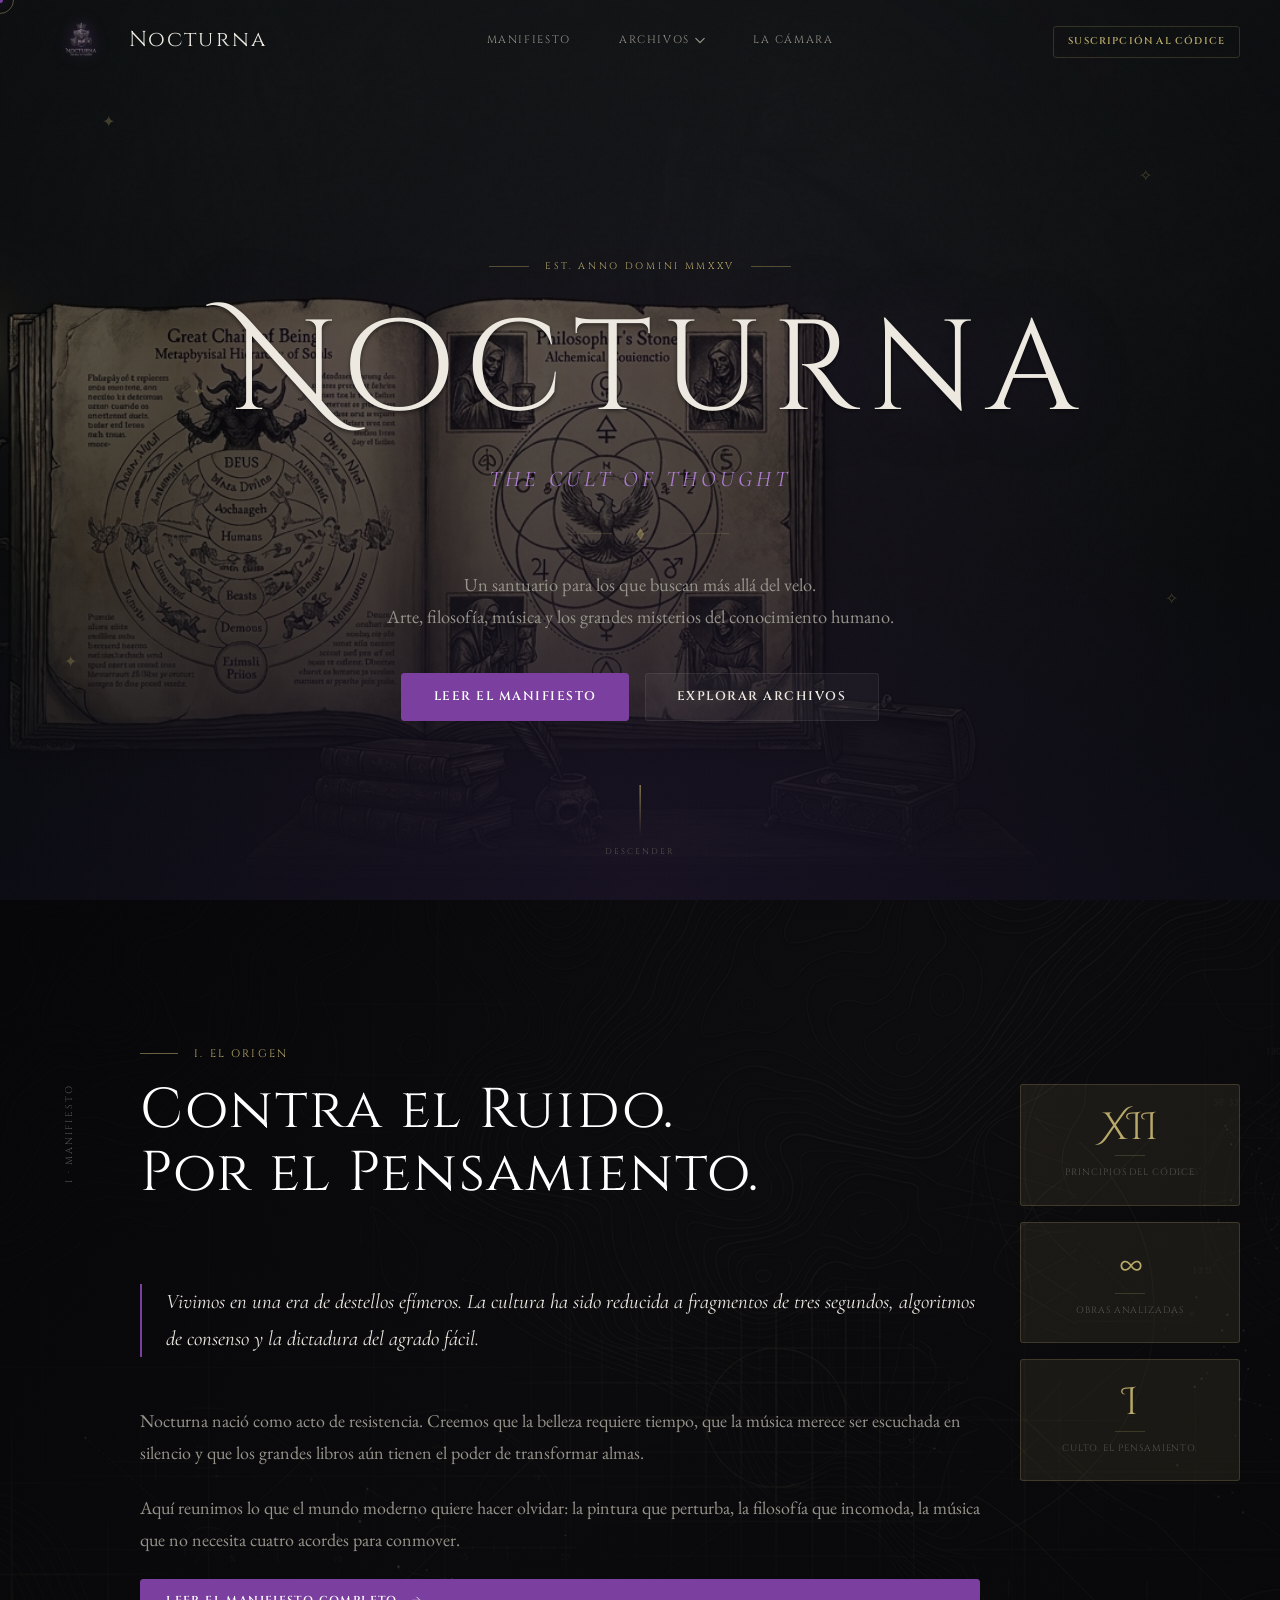
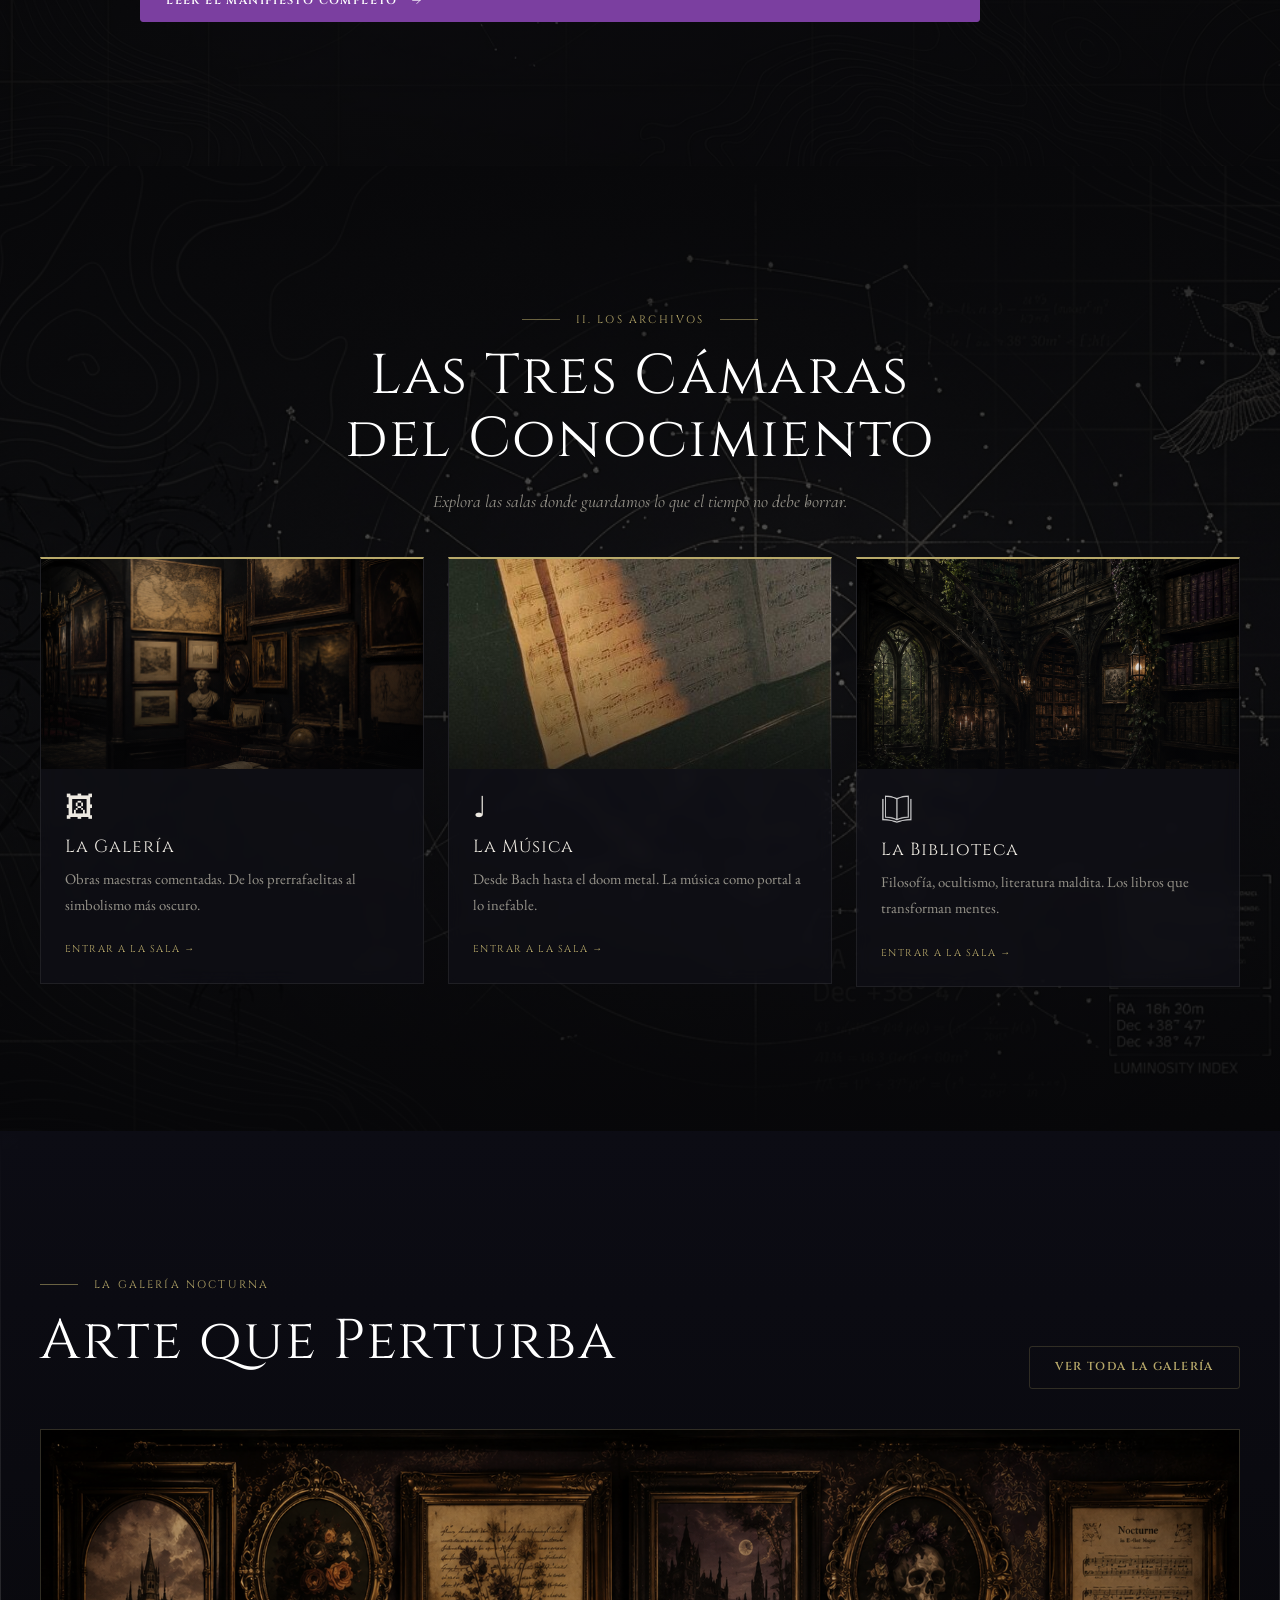
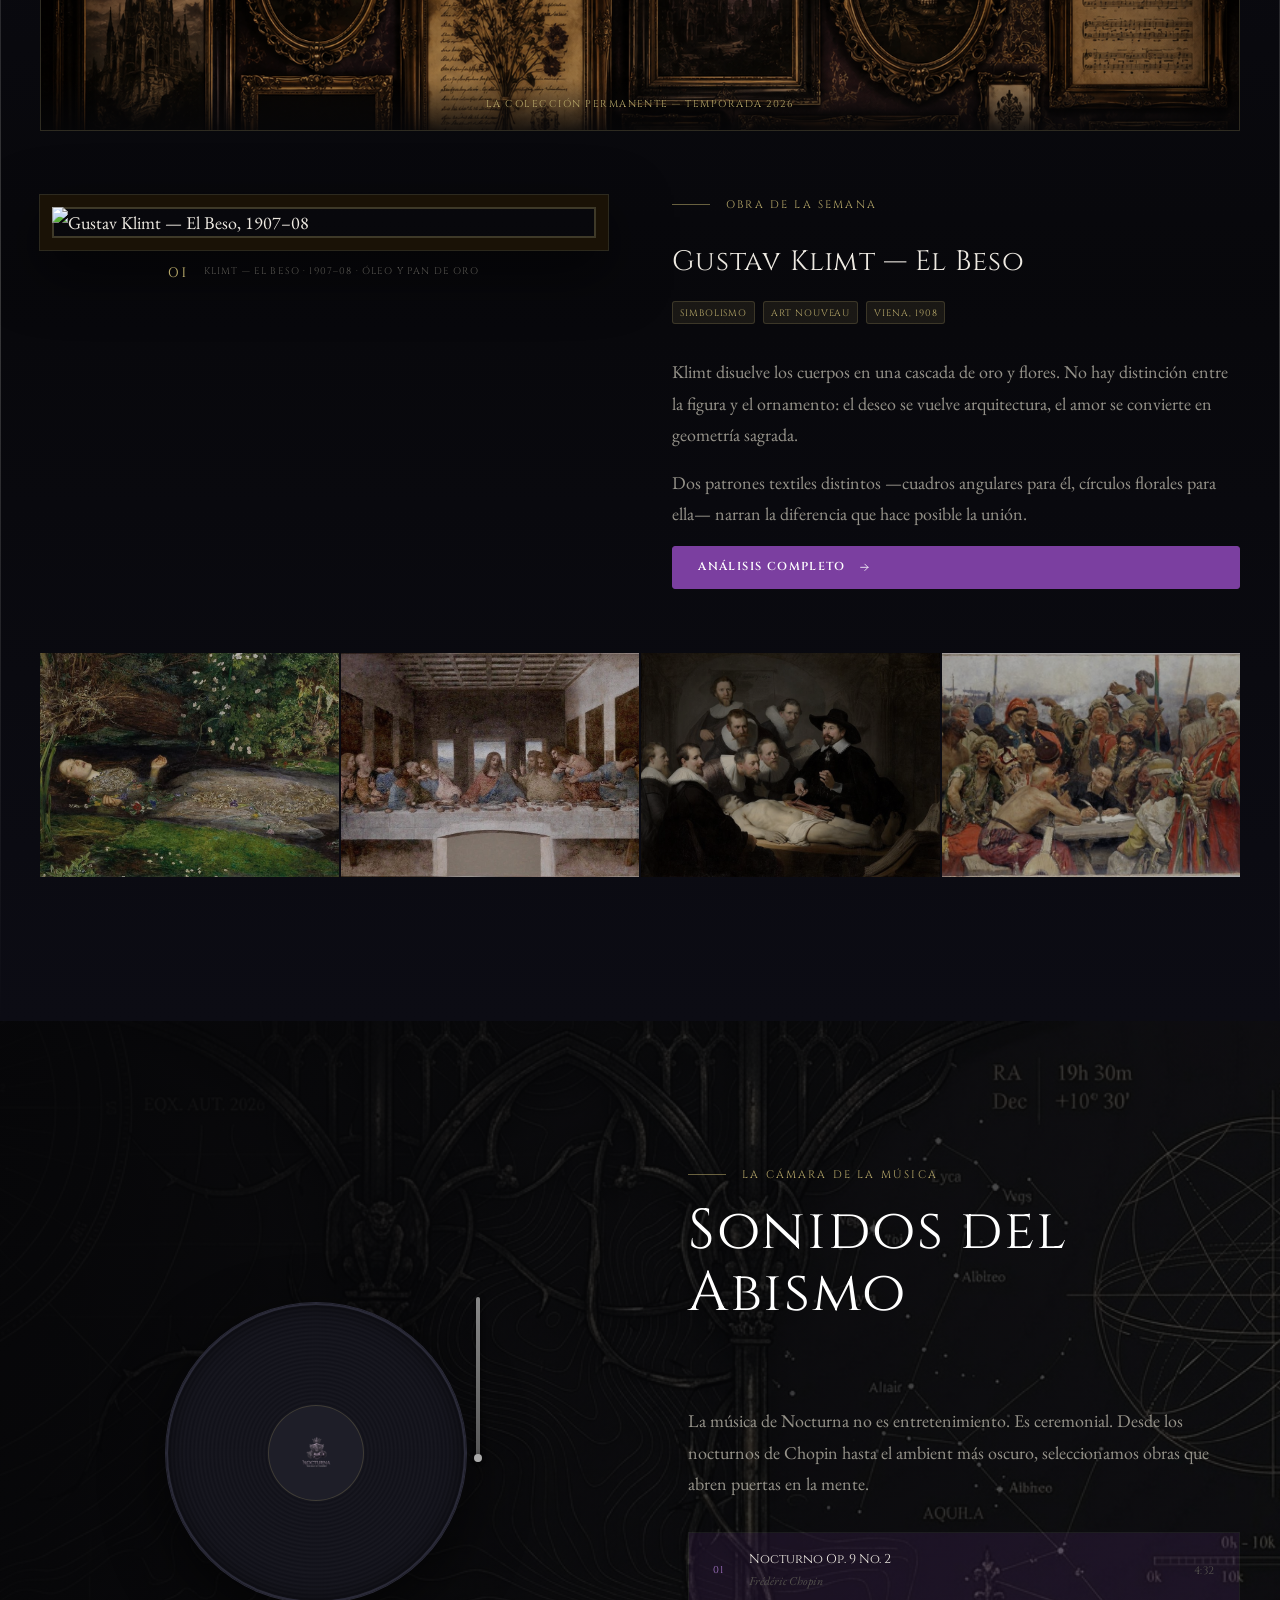
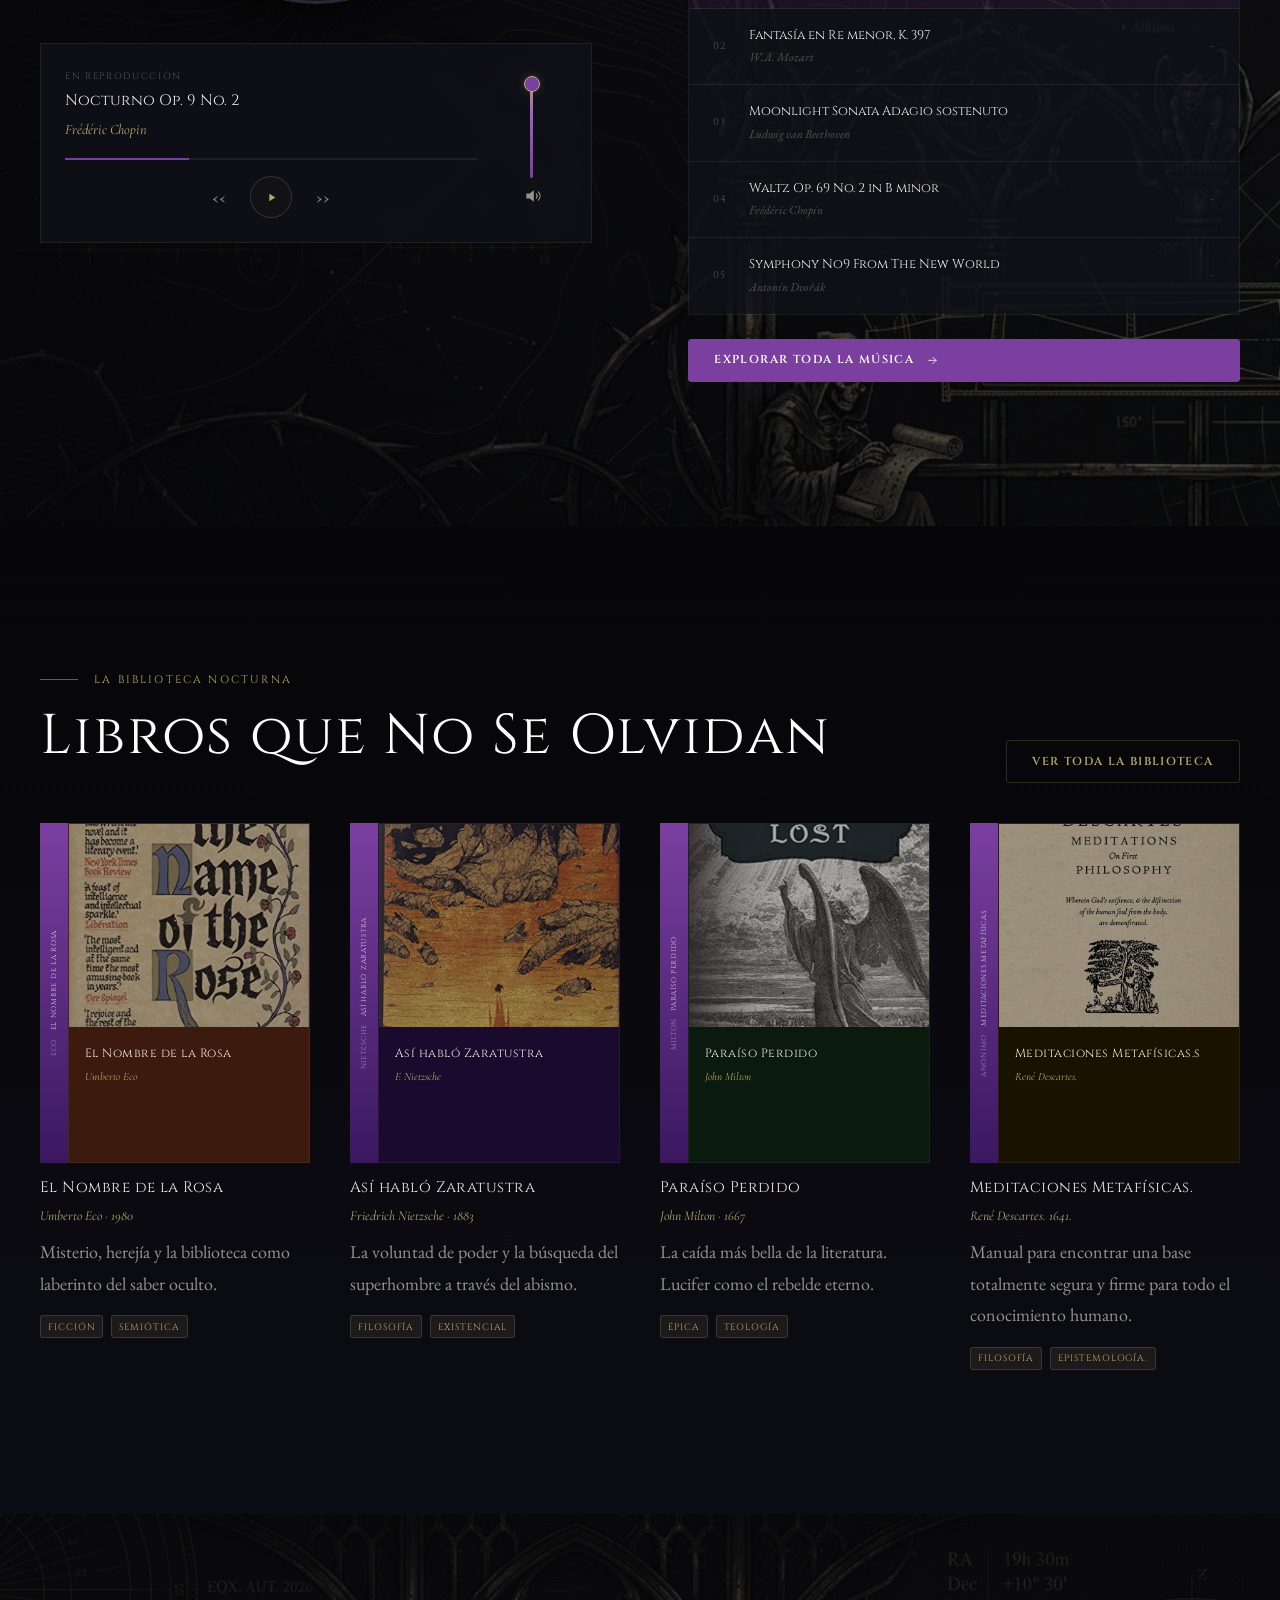
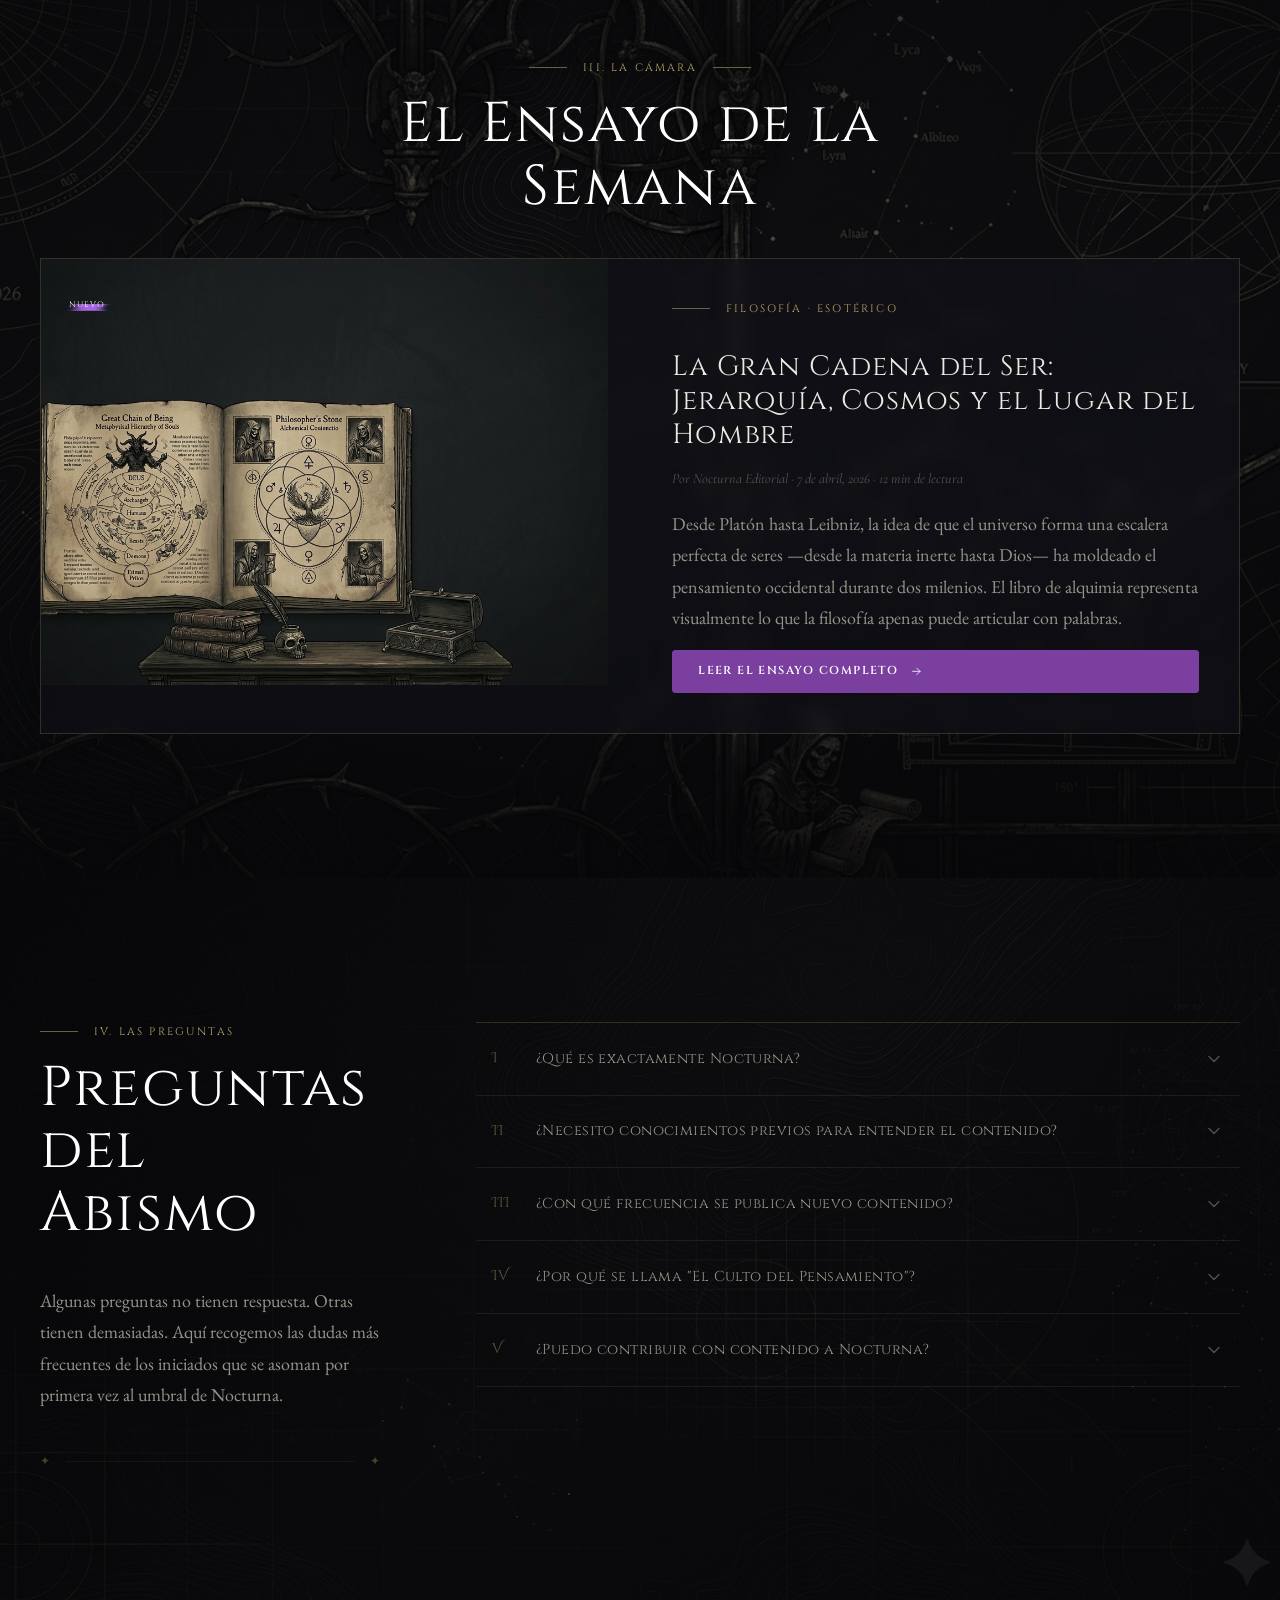
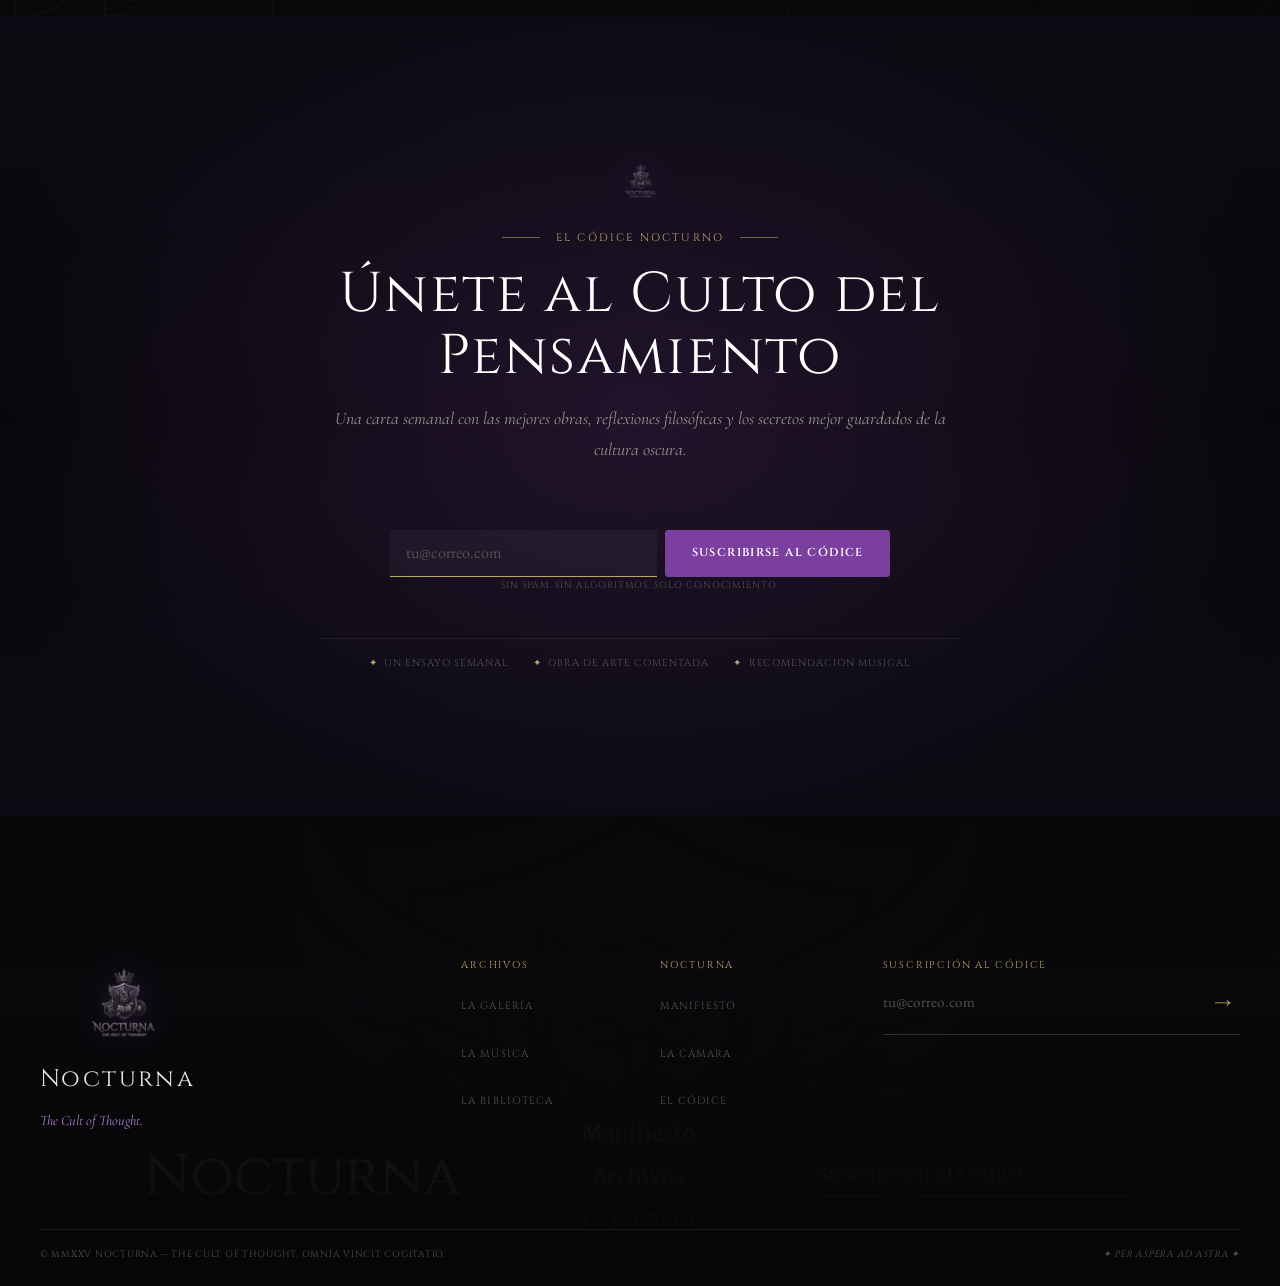
==== index.html @ 18e2b3a3 "feat: add full manifiesto page" ====
<!doctype html>
<html lang="es">
  <head>
    <meta charset="UTF-8" />
    <meta
      name="viewport"
      content="width=device-width, initial-scale=1.0" />
    <title>Nocturna — The Cult of Thought</title>
    <link
      rel="stylesheet"
      href="style.css" />
    <link
      rel="preconnect"
      href="https://fonts.googleapis.com" />
    <link
      rel="preconnect"
      href="https://fonts.gstatic.com"
      crossorigin />
    <link
      href="https://fonts.googleapis.com/css2?family=Cinzel:wght@400;500;600;700;900&family=Cinzel+Decorative:wght@400;700&family=EB+Garamond:ital,wght@0,400;0,500;0,600;1,400;1,500&family=Cormorant+Garamond:ital,wght@0,300;0,400;1,300;1,400&display=swap"
      rel="stylesheet" />
  </head>
  <body>
    <!-- ! quitar cursor en en movimiento -->
  <div class="cursor-dot"  id="cursor-dot"  aria-hidden="true"></div>
  <div class="cursor-ring" id="cursor-ring" aria-hidden="true"></div>

    <!-- ══ HEADER ══ -->
    <header
      class="site-header"
      id="site-header">
      <div class="header__inner">
        <a
          href="#hero"
          class="header__logo"
          aria-label="Nocturna — inicio">
          <img
            src="assets/finalogo.png"
            alt=""
            class="header__logo-img"
            aria-hidden="true" />
          <span class="header__logo-wordmark">Nocturna</span>
        </a>

        <nav
          class="header__nav"
          id="main-nav"
          aria-label="Navegación principal">
          <ul class="nav__list">
            <li class="nav__item">
              <a
                href="#manifiesto"
                class="nav__link"
                >Manifiesto</a
              >
            </li>
            <li class="nav__item nav__item--has-dropdown">
              <button
                class="nav__link nav__link--btn"
                aria-haspopup="true"
                aria-expanded="false"
                id="archivos-btn">
                Archivos
                <svg
                  class="nav__chevron"
                  viewBox="0 0 12 7"
                  fill="none"
                  aria-hidden="true">
                  <path
                    d="M1 1L6 6L11 1"
                    stroke="currentColor"
                    stroke-width="1.5"
                    stroke-linecap="round"
                    stroke-linejoin="round" />
                </svg>
              </button>
              <ul
                class="nav__dropdown"
                role="menu"
                aria-labelledby="archivos-btn">
                <li role="none">
                  <a
                    href="#galeria"
                    class="nav__dropdown-link"
                    role="menuitem"
                    >✦ La Galería</a
                  >
                </li>
                <li role="none">
                  <a
                    href="#musica"
                    class="nav__dropdown-link"
                    role="menuitem"
                    >✦ La Música</a
                  >
                </li>
                <li role="none">
                  <a
                    href="#biblioteca"
                    class="nav__dropdown-link"
                    role="menuitem"
                    >✦ La Biblioteca</a
                  >
                </li>
              </ul>
            </li>
            <li class="nav__item">
              <a
                href="#camara"
                class="nav__link"
                >La Cámara</a
              >
            </li>
          </ul>
        </nav>

        <div class="header__cta">
          <a
            href="#newsletter"
            class="btn btn--ghost-gold btn--sm"
            >Suscripción al Códice</a
          >
        </div>

        <button
          class="nav-toggle"
          id="nav-toggle"
          aria-label="Abrir menú"
          aria-expanded="false"
          aria-controls="main-nav">
          <span></span><span></span><span></span>
        </button>
      </div>
    </header>

    <main id="main-content">
      <!-- ══ HERO ══ -->
      <section
        class="hero"
        id="hero"
        aria-label="Portada">
        <div
          class="hero__media"
          aria-hidden="true">
          <img
            src="assets/principal.png"
            alt=""
            class="hero__media-img" />
          <div class="hero__media-vignette"></div>
          <div
            class="hero__grain"
            aria-hidden="true"></div>
        </div>
        <div
          class="hero__particles"
          aria-hidden="true">
          <span class="particle p1">✦</span>
          <span class="particle p2">✧</span>
          <span class="particle p3">✦</span>
          <span class="particle p4">✧</span>
          <span class="particle p5">✦</span>
        </div>
        <div class="hero__content">
          <div class="hero__badge">
            <span class="hero__badge-line"></span>
            <span class="hero__badge-text">Est. Anno Domini MMXXV</span>
            <span class="hero__badge-line"></span>
          </div>
          <h1 class="hero__title">Nocturna</h1>
          <p class="hero__tagline">The Cult of Thought</p>
          <div
            class="hero__rule"
            aria-hidden="true">
            <span></span><em>◆</em><span></span>
          </div>
          <p class="hero__desc">
            Un santuario para los que buscan más allá del velo.<br />
            Arte, filosofía, música y los grandes misterios del conocimiento
            humano.
          </p>
          <div class="hero__actions">
            <a
              href="#manifiesto"
              class="btn btn--primary btn--lg"
              >Leer el Manifiesto</a
            >
            <a
              href="#archivos"
              class="btn btn--outline-dim btn--lg"
              >Explorar Archivos</a
            >
          </div>
        </div>
        <div
          class="hero__scroll"
          aria-hidden="true">
          <div class="hero__scroll-line"></div>
          <span>Descender</span>
        </div>
      </section>

      <!-- ══ MANIFIESTO ══ -->
      <section
        class="manifiesto"
        id="manifiesto">
        <div
          class="section-bg"
          aria-hidden="true">
          <img
            src="assets/SEGUNDO.png"
            alt="" />
          <div class="section-bg__mask section-bg__mask--manifiesto"></div>
        </div>
        <div class="container">
          <div class="manifiesto__grid">
            <aside
              class="manifiesto__aside"
              aria-hidden="true">
              <p class="aside-label">I · Manifiesto</p>
              <div class="aside-line"></div>
            </aside>
            <div class="manifiesto__body">
              <header class="section-header">
                <p class="eyebrow">I. El Origen</p>
                <h2>Contra el Ruido.<br />Por el Pensamiento.</h2>
              </header>
              <blockquote class="pull-quote">
                Vivimos en una era de destellos efímeros. La cultura ha sido
                reducida a fragmentos de tres segundos, algoritmos de consenso y
                la dictadura del agrado fácil.
              </blockquote>
              <p class="body-text">
                Nocturna nació como acto de resistencia. Creemos que la belleza
                requiere tiempo, que la música merece ser escuchada en silencio
                y que los grandes libros aún tienen el poder de transformar
                almas.
              </p>
              <p class="body-text">
                Aquí reunimos lo que el mundo moderno quiere hacer olvidar: la
                pintura que perturba, la filosofía que incomoda, la música que
                no necesita cuatro acordes para conmover.
              </p>
                <a
                  href="manifiesto.html"
                  class="btn btn--primary btn--arrow">
                  Leer el Manifiesto Completo
                  <svg
                    class="btn__arrow-svg"
                    viewBox="0 0 24 24"
                    fill="none"
                    aria-hidden="true">
                    <path
                      d="M5 12h14M13 6l6 6-6 6"
                      stroke="currentColor"
                      stroke-width="1.5"
                      stroke-linecap="round"
                      stroke-linejoin="round" />
                  </svg>
                </a>
            </div>
            <div class="manifiesto__stats">
              <div class="stat-card">
                <span class="stat-card__n">XII</span>
                <span class="stat-card__rule"></span>
                <span class="stat-card__l">Principios del Códice</span>
                <template class="stat-modal-template">
                  <section>
                    <h3>I. Contra la velocidad.</h3>
                    <p>La contemplación exige tiempo.</p>
                  </section>
                  <section>
                    <h3>II. Contra el consenso.</h3>
                    <p>Pensar comienza donde termina la obediencia.</p>
                  </section>
                  <section>
                    <h3>III. Contra el olvido.</h3>
                    <p>Lo que una época abandona no pierde necesariamente su valor.</p>
                  </section>
                  <section>
                    <h3>IV. Contra la superficie.</h3>
                    <p>Toda obra digna exige una segunda mirada.</p>
                  </section>
                  <section>
                    <h3>V. La dificultad importa.</h3>
                    <p>No todo lo valioso debe ser fácil.</p>
                  </section>
                  <section>
                    <h3>VI. Pensar antes de consumir.</h3>
                    <p>La cultura debe transformar, no simplemente entretener.</p>
                  </section>
                  <section>
                    <h3>VII. La belleza no necesita utilidad.</h3>
                  </section>
                  <section>
                    <h3>VIII. La duda es una disciplina.</h3>
                  </section>
                  <section>
                    <h3>IX. Interpretar también es crear.</h3>
                  </section>
                  <section>
                    <h3>X. El pensamiento debe incomodar.</h3>
                  </section>
                  <section>
                    <h3>XI. Conservar es resistir.</h3>
                  </section>
                  <section>
                    <h3>XII. Buscar lo que permanece.</h3>
                  </section>
                </template>
              </div>
              <div class="stat-card">
                <span class="stat-card__n">∞</span>
                <span class="stat-card__rule"></span>
                <span class="stat-card__l">Obras Analizadas</span>
                <template class="stat-modal-template">
                  <section>
                    <h3>Una obra no termina en su autor.</h3>
                    <p>También pertenece a quienes vuelven a mirarla.</p>
                  </section>

                  <section>
                    <h3>El contexto importa.</h3>
                    <p>Ninguna obra existe fuera de su tiempo.</p>
                  </section>

                  <section>
                    <h3>Mirar no es comprender.</h3>
                    <p>Toda contemplación exige una lectura más profunda.</p>
                  </section>

                  <section>
                    <h3>La belleza también puede perturbar.</h3>
                    <p>No todo lo bello debe resultar confortable.</p>
                  </section>

                  <section>
                    <h3>El símbolo permanece.</h3>
                    <p>Una imagen puede sobrevivir a la época que la creó.</p>
                  </section>

                  <section>
                    <h3>Interpretar es tomar posición.</h3>
                    <p>Toda mirada revela tanto al observador como a la obra.</p>
                  </section>
                </template>
              </div>
              <div class="stat-card">
                <span class="stat-card__n">I</span>
                <span class="stat-card__rule"></span>
                <span class="stat-card__l">Culto. El Pensamiento.</span>
                <template class="stat-modal-template">
                  <section>
                    <h3>Pensar es resistir.</h3>
                    <p>Frente al ruido, conservar la capacidad de detenerse.</p>
                  </section>

                  <section>
                    <h3>Leer es atravesar.</h3>
                    <p>Una gran obra no se consume: se habita.</p>
                  </section>

                  <section>
                    <h3>La curiosidad no se domestica.</h3>
                    <p>Preguntar es negarse a aceptar respuestas heredadas.</p>
                  </section>

                  <section>
                    <h3>La cultura no es decoración.</h3>
                    <p>Es una forma de comprender y transformar el mundo.</p>
                  </section>

                  <section>
                    <h3>La soledad también piensa.</h3>
                    <p>No todo silencio necesita ser llenado.</p>
                  </section>

                  <section>
                    <h3>El pensamiento permanece.</h3>
                    <p>Cuando el ruido desaparece, quedan las preguntas.</p>
                  </section>
                </template>
              </div>
            </div>
          </div>
        </div>
      </section>

      <!-- ══ ARCHIVOS — TRES CÁMARAS ══ -->
      <section
        class="archivos"
        id="archivos">
        <div
          class="section-bg"
          aria-hidden="true">
          <img
            src="assets/TERCE.png"
            alt="" />
          <div class="section-bg__mask section-bg__mask--archivos"></div>
        </div>
        <div class="container">
          <header class="section-header section-header--center">
            <p class="eyebrow">II. Los Archivos</p>
            <h2>Las Tres Cámaras<br />del Conocimiento</h2>
            <p class="section-sub">
              Explora las salas donde guardamos lo que el tiempo no debe borrar.
            </p>
          </header>
            <ul class="chambers">
              <li>
                <a
                  href="#galeria"
                  class="chamber">
                  <div class="chamber__img-wrap">
                    <img
                      src="assets/GALLERYSECT.png"
                      alt="La Galería"
                      loading="lazy" />
                    <div class="chamber__img-overlay"></div>
                  </div>
                  <div class="chamber__body">
                    <span
                      class="chamber__icon"
                      aria-hidden="true"
                      >🖼</span
                    >
                    <h3>La Galería</h3>
                    <p>
                      Obras maestras comentadas. De los prerrafaelitas al
                      simbolismo más oscuro.
                    </p>
                    <span class="chamber__cta">Entrar a la sala →</span>
                  </div>
                  <div
                    class="chamber__corners"
                    aria-hidden="true"></div>
                </a>
              </li>
              <li>
                <a
                  href="#musica"
                  class="chamber">
                  <div class="chamber__img-wrap">
                    <img
                      src="assets/MUSIC.jpg"
                      alt="La Música"
                      loading="lazy" />
                    <div class="chamber__img-overlay"></div>
                  </div>
                  <div class="chamber__body">
                    <span
                      class="chamber__icon"
                      aria-hidden="true"
                      >♩</span
                    >
                    <h3>La Música</h3>
                    <p>
                      Desde Bach hasta el doom metal. La música como portal a lo
                      inefable.
                    </p>
                    <span class="chamber__cta">Entrar a la sala →</span>
                  </div>
                  <div
                    class="chamber__corners"
                    aria-hidden="true"></div>
                </a>
              </li>
              <li>
                <a
                  href="#biblioteca"
                  class="chamber">
                  <div class="chamber__img-wrap">
                    <img
                      src="assets/biblio.png"
                      alt="La Biblioteca"
                      loading="lazy" />
                    <div class="chamber__img-overlay"></div>
                  </div>
                  <div class="chamber__body">
                    <span
                      class="chamber__icon chamber__icon--img"
                      aria-hidden="true">
                      <img
                        src="assets/hd-open-book-white-icon-symbol-transparent-background-701751695033476xelmcdrhf9.png"
                        alt="" />
                    </span>
                    <h3>La Biblioteca</h3>
                    <p>
                      Filosofía, ocultismo, literatura maldita. Los libros que
                      transforman mentes.
                    </p>
                    <span class="chamber__cta">Entrar a la sala →</span>
                  </div>
                  <div
                    class="chamber__corners"
                    aria-hidden="true"></div>
                </a>
              </li>
            </ul>
        </div>
      </section>

      <!-- ══ LA GALERÍA ══ -->
      <section
        class="galeria"
        id="galeria">
        <div
          class="section-bg"
          aria-hidden="true">
          <img
            src="assets/quinta.png"
            alt="" />
          <div class="section-bg__mask section-bg__mask--galeria"></div>
        </div>
        <div class="container">
          <div class="section-header-row">
            <header class="section-header">
              <p class="eyebrow">La Galería Nocturna</p>
              <h2>Arte que Perturba</h2>
            </header>
            <a
              href="#"
              class="btn btn--ghost-gold"
              >Ver toda la Galería</a
            >
          </div>

          <!-- Pared de cuadros -->
          <div class="gallery-wall-wrap">
            <img
              src="assets/coleccion.png"
              alt="La Pared de Cuadros — Colección Permanente Nocturna. Pinturas con marcos dorados barrocos."
              class="gallery-wall"
              loading="lazy" />
            <div class="gallery-wall-caption">
              La Colección Permanente — Temporada 2026
            </div>
          </div>

          <!-- Obra destacada -->
          <div class="featured-artwork">
            <div class="featured-artwork__frame-wrap">
              <div class="featured-artwork__frame">
                <img
                  src="assets/klimt.png"
                  alt="Gustav Klimt — El Beso, 1907–08"
                  loading="lazy" />
              </div>
              <p class="featured-artwork__plaque">
                <span>01</span> Klimt — El Beso · 1907–08 · Óleo y pan de oro
              </p>
            </div>
            <div class="featured-artwork__content">
              <p class="eyebrow">Obra de la semana</p>
              <h3>Gustav Klimt — El Beso</h3>
              <div class="featured-artwork__tags">
                <span class="tag">Simbolismo</span>
                <span class="tag">Art Nouveau</span>
                <span class="tag">Viena, 1908</span>
              </div>
              <p class="body-text">
                Klimt disuelve los cuerpos en una cascada de oro y flores. No
                hay distinción entre la figura y el ornamento: el deseo se
                vuelve arquitectura, el amor se convierte en geometría sagrada.
              </p>
              <p class="body-text">
                Dos patrones textiles distintos —cuadros angulares para él,
                círculos florales para ella— narran la diferencia que hace
                posible la unión.
              </p>
              <a
                href="#"
                class="btn btn--primary btn--arrow">
                Análisis completo
                <svg
                  class="btn__arrow-svg"
                  viewBox="0 0 24 24"
                  fill="none"
                  aria-hidden="true">
                  <path
                    d="M5 12h14M13 6l6 6-6 6"
                    stroke="currentColor"
                    stroke-width="1.5"
                    stroke-linecap="round"
                    stroke-linejoin="round" />
                </svg>
              </a>
            </div>
          </div>

          <!-- Grid obras -->
          <div class="art-grid">
            <article
              class="art-card"
              tabindex="0">
              <div class="art-card__img">
                <img
                  src="assets/ophelia.jpg"
                  alt="Millais — Ophelia, 1851"
                  loading="lazy" />
              </div>
              <div class="art-card__info">
                <span class="tag">Prerrafaelita</span>
                <h4>Millais — Ophelia</h4>
                <time>1851–1852</time>
              </div>
            </article>
            <article
              class="art-card"
              tabindex="0">
              <div class="art-card__img">
                <img
                  src="assets/cena.jpg"
                  alt="Da Vinci — La Última Cena, c.1498"
                  loading="lazy" />
              </div>
              <div class="art-card__info">
                <span class="tag">Renacimiento</span>
                <h4>Da Vinci — La Última Cena</h4>
                <time>c. 1498</time>
              </div>
            </article>
            <article
              class="art-card"
              tabindex="0">
              <div class="art-card__img">
                <img
                  src="assets/rem.jpeg"
                  alt="Lección de anatomía del Dr. Nicolaes Tulp"
                  loading="lazy" />
              </div>
              <div class="art-card__info">
                <span class="tag">Barroco</span>
                <h4>Lección de anatomía del Dr. Nicolaes Tulp</h4>
                <time>1632</time>
              </div>
            </article>
            <article
              class="art-card"
              tabindex="0">
              <div class="art-card__img">
                <img
                  src="assets/cosacos.jpeg"
                  alt="Reply of the Zaporozhian Cossacks"
                  loading="lazy" />
              </div>
              <div class="art-card__info">
                <span class="tag">Realismo</span>
                <h4>Reply of the Zaporozhian Cossacks</h4>
                <time>1880-1891</time>
              </div>
            </article>
          </div>
        </div>
      </section>

      <!-- ══ LA MÚSICA ══ -->
      <section
        class="musica"
        id="musica">
        <div
          class="section-bg"
          aria-hidden="true">
          <img
            src="assets/sexta.png"
            alt="" />
          <div class="section-bg__mask section-bg__mask--musica"></div>
        </div>
        <div class="container">
          <div class="musica__layout">
            <div class="musica__player-col">
              <div
                class="vinyl"
                id="vinyl">
                <div class="vinyl__disc">
                  <div class="vinyl__label">
                    <img
                      src="assets/finalogo.png"
                      alt="Nocturna Records" />
                  </div>
                </div>
                <div
                  class="vinyl__arm"
                  aria-hidden="true">
                  <div class="vinyl__arm-head"></div>
                </div>
              </div>
              <div class="player-widget">
                <p class="player-widget__label">En reproducción</p>
                <p
                  class="player-widget__track"
                  id="pw-track">
                  Nocturno Op. 9 No. 2
                </p>
                <p
                  class="player-widget__artist"
                  id="pw-artist">
                  Frédéric Chopin
                </p>
                <div class="player-widget__bar">
                  <div
                    class="player-widget__fill"
                    id="pw-fill"></div>
                </div>
                <div class="player-widget__controls">
                  <button
                    class="pw-btn"
                    id="pw-prev"
                    aria-label="Anterior">
                    &#8249;&#8249;
                  </button>
                  <button
                    class="pw-btn pw-btn--play"
                    id="pw-play"
                    aria-label="Reproducir">
                    <span class="pw-play-icon">
                      <svg width="12" height="12" viewBox="0 0 24 24" aria-hidden="true">
                        <path d="M8 5v14l11-7z" fill="currentColor"/></svg></span>
                        <span class="pw-pause-icon" hidden>
                          <svg width="12" height="12" viewBox="0 0 24 24" aria-hidden="true">
                            <rect x="7" y="5" width="3" height="14" rx="1" fill="currentColor"/>
                            <rect x="14" y="5" width="3" height="14" rx="1" fill="currentColor"/></svg>
                          </span>
                        </button>
                  <button
                    class="pw-btn"
                    id="pw-next"
                    aria-label="Siguiente">
                    &#8250;&#8250;
                  </button>
                  <div class="player-widget__volume">
                    <button
                    class="player-widget__volume-icon"
                    id="pw-mute"
                    type="button"
                    aria-label="Silenciar">
                    <svg
                    viewBox="0 0 24 24"
                    aria-hidden="true">
                    <path
                    d="M4 9v6h4l5 4V5L8 9H4z"
                    fill="currentColor" />
                    <path
                    d="M16 9.5a4 4 0 0 1 0 5M18.5 7a7.5 7.5 0 0 1 0 10"
                    fill="none"
                    stroke="currentColor"
                    stroke-width="1.4"
                    stroke-linecap="round" />
                  </svg>
                </button>
                <input
                type="range"
                id="pw-volume"
                min="0"
                max="1"
                step="0.01"
                value="1"
                aria-label="Volumen">
              </div>
            </div>
          </div>
        </div>

            <div class="musica__content-col">
              <header class="section-header">
                <p class="eyebrow">La Cámara de la Música</p>
                <h2>Sonidos del Abismo</h2>
              </header>
              <p class="body-text musica__intro">
                La música de Nocturna no es entretenimiento. Es ceremonial.
                Desde los nocturnos de Chopin hasta el ambient más oscuro,
                seleccionamos obras que abren puertas en la mente.
              </p>
              <ol
                class="tracklist"
                id="tracklist"
                aria-label="Lista de reproducción">
                <li
                  class="tracklist__item tracklist__item--active"
                  data-idx="0"
                  tabindex="0"
                  role="button"
                  aria-pressed="true">
                  <span class="tracklist__num">01</span>
                  <div class="tracklist__info">
                    <span class="tracklist__title">Nocturno Op. 9 No. 2</span>
                    <span class="tracklist__artist">Frédéric Chopin</span>
                  </div>
                  <span class="tracklist__genre">Piano Romántico</span>
                  <span class="tracklist__dur">4:32</span>
                </li>
                <li
                  class="tracklist__item"
                  data-idx="1"
                  tabindex="0"
                  role="button"
                  aria-pressed="false">
                  <span class="tracklist__num">02</span>
                  <div class="tracklist__info">
                    <span class="tracklist__title">Fantasía en Re menor, K. 397</span>
                    <span class="tracklist__artist"
                      >W.A. Mozart</span
                    >
                  </div>
                  <span class="tracklist__genre">Piano</span>
                  <span class="tracklist__dur">-</span>
                </li>
                <li
                  class="tracklist__item"
                  data-idx="2"
                  tabindex="0"
                  role="button"
                  aria-pressed="false">
                  <span class="tracklist__num">03</span>
                  <div class="tracklist__info">
                    <span class="tracklist__title"> Moonlight Sonata Adagio sostenuto</span>
                    <span class="tracklist__artist">Ludwig van Beethoven</span>
                  </div>
                  <span class="tracklist__genre">Sonata</span>
                  <span class="tracklist__dur">-</span>
                </li>
                <li
                  class="tracklist__item"
                  data-idx="3"
                  tabindex="0"
                  role="button"
                  aria-pressed="false">
                  <span class="tracklist__num">04</span>
                  <div class="tracklist__info">
                    <span class="tracklist__title">Waltz Op. 69 No. 2 in B minor</span>
                    <span class="tracklist__artist">Frédéric Chopin</span>
                  </div>
                  <span class="tracklist__genre">Waltz</span>
                  <span class="tracklist__dur">-</span>
                </li>
                <li
                  class="tracklist__item"
                  data-idx="4"
                  tabindex="0"
                  role="button"
                  aria-pressed="false">
                  <span class="tracklist__num">05</span>
                  <div class="tracklist__info">
                    <span class="tracklist__title"> Symphony No9 From The New World</span>
                    <span class="tracklist__artist">Antonín Dvořák</span>
                  </div>
                  <span class="tracklist__genre">Orquesta</span>
                  <span class="tracklist__dur">-</span>
                </li>
              </ol>
              <a
                href="#"
                class="btn btn--primary btn--arrow">
                Explorar toda la Música
                <svg
                  class="btn__arrow-svg"
                  viewBox="0 0 24 24"
                  fill="none"
                  aria-hidden="true">
                  <path
                    d="M5 12h14M13 6l6 6-6 6"
                    stroke="currentColor"
                    stroke-width="1.5"
                    stroke-linecap="round"
                    stroke-linejoin="round" />
                </svg>
              </a>
            </div>
          </div>
        </div>
      </section>

      <!-- ══ LA BIBLIOTECA ══ -->
      <section
        class="biblioteca"
        id="biblioteca">
        <div class="container">
          <div class="section-header-row">
            <header class="section-header">
              <p class="eyebrow">La Biblioteca Nocturna</p>
              <h2>Libros que No Se Olvidan</h2>
            </header>
            <a
              href="#"
              class="btn btn--ghost-gold"
              >Ver toda la Biblioteca</a
            >
          </div>
          <div class="bookshelf">
            <article
              class="book"
              tabindex="0">
              <div
                class="book__3d"
                style="--bk: #3d1a0e">
                <div class="book__spine-face">
                  <span>El Nombre de la Rosa</span><span>Eco</span>
                </div>
                <div class="book__front-face">
                  <img
                    src="assets/rosa.jpg"
                    alt=""
                    class="book__cover-img" />
                  <div class="book__cover-text">
                    <p>El Nombre de la Rosa</p>
                    <p>Umberto Eco</p>
                  </div>
                </div>
                <div class="book__side-face"></div>
              </div>
              <div class="book__meta">
                <h3>El Nombre de la Rosa</h3>
                <p class="book__author">Umberto Eco · 1980</p>
                <p class="body-text">
                  Misterio, herejía y la biblioteca como laberinto del saber
                  oculto.
                </p>
                <div class="book__tags">
                  <span class="tag">Ficción</span
                  ><span class="tag">Semiótica</span>
                </div>
              </div>
              <template class="book-modal-template">
                <section>
                  <h3>Contexto</h3>
                  <p>
                    Publicada en 1980, la novela de Umberto Eco combina la tradición
                    de la novela histórica con el misterio y la reflexión filosófica.
                    La historia se sitúa en una abadía benedictina del siglo XIV,
                    en un contexto marcado por las disputas religiosas y políticas
                    de la Edad Media.
                  </p>
                </section>
                <section>
                  <h3>Argumento</h3>
                  <p>
                    Guillermo de Baskerville y su joven discípulo Adso de Melk llegan
                    a una abadía donde comienzan a producirse una serie de muertes
                    misteriosas. Mientras Guillermo intenta descubrir al responsable,
                    ambos se enfrentan a los secretos de la biblioteca y a los
                    conflictos internos de la comunidad religiosa.
                  </p>
                </section>
                <section>
                  <h3>Temas</h3>
                  <p>
                    Fe y razón · conocimiento y poder · herejía · interpretación ·
                    censura · misterio
                  </p>
                </section>
                <section>
                  <h3>Análisis</h3>
                  <p>
                    La biblioteca funciona como uno de los grandes símbolos de la
                    novela: representa un conocimiento que puede liberar, pero también
                    un poder que puede ser controlado.
                  </p>
                </section>
              </template>
            </article>
            <article
              class="book"
              tabindex="0">
              <div
                class="book__3d"
                style="--bk: #1a0a2e">
                <div class="book__spine-face">
                  <span>Así Habló Zaratustra</span><span>Nietzsche</span>
                </div>
                <div class="book__front-face">
                  <img
                    src="assets/zarathustra.jpg"
                    alt=""
                    class="book__cover-img" />
                  <div class="book__cover-text">
                    <p>Así habló Zaratustra</p>
                    <p>F. Nietzsche</p>
                  </div>
                </div>
                <div class="book__side-face"></div>
              </div>
              <div class="book__meta">
                <h3>Así habló Zaratustra</h3>
                <p class="book__author">Friedrich Nietzsche · 1883</p>
                <p class="body-text">
                  La voluntad de poder y la búsqueda del superhombre a través
                  del abismo.
                </p>
                <div class="book__tags">
                  <span class="tag">Filosofía</span
                  ><span class="tag">Existencial</span>
                </div>
              </div>
              <template class="book-modal-template">
                <section>
                  <h3>Contexto</h3>
                  <p>
                    Publicada entre 1883 y 1885, Así habló Zaratustra es una de las
                    obras centrales de Friedrich Nietzsche. El libro adopta la forma
                    de una narración filosófica en la que Zaratustra, después de años
                    de aislamiento, regresa entre los hombres para anunciar una nueva
                    manera de comprender la existencia.
                  </p>
                </section>
                <section>
                  <h3>Argumento</h3>
                  <p>
                    Zaratustra abandona su soledad y comienza a recorrer el mundo
                    transmitiendo sus enseñanzas. A través de discursos, encuentros
                    y parábolas, desarrolla ideas como el superhombre, la voluntad
                    de poder y el eterno retorno, mientras se enfrenta a la dificultad
                    de comunicar un pensamiento que exige transformar radicalmente
                    la manera de vivir.
                  </p>
                </section>
                <section>
                  <h3>Temas</h3>
                  <p>
                    Superhombre · voluntad de poder · eterno retorno · nihilismo ·
                    transformación · creación de valores
                  </p>
                </section>
                <section>
                  <h3>Análisis</h3>
                  <p>
                    La obra utiliza deliberadamente un lenguaje poético y simbólico
                    para expresar ideas filosóficas. Zaratustra no pretende ofrecer
                    simplemente un nuevo sistema de creencias, sino provocar una
                    transformación del individuo y cuestionar los valores heredados.
                  </p>
                </section>
              </template>
            </article>
            <article
              class="book"
              tabindex="0">
              <div
                class="book__3d"
                style="--bk: #0a1a0e">
                <div class="book__spine-face">
                  <span>Paraíso Perdido</span><span>Milton</span>
                </div>
                <div class="book__front-face">
                  <img
                    src="assets/lostparadise.jpg"
                    alt=""
                    class="book__cover-img"/>
                  <div class="book__cover-text">
                    <p>Paraíso Perdido</p>
                    <p>John Milton</p>
                  </div>
                </div>
                <div class="book__side-face"></div>
              </div>
              <div class="book__meta">
                <h3>Paraíso Perdido</h3>
                <p class="book__author">John Milton · 1667</p>
                <p class="body-text">
                  La caída más bella de la literatura. Lucifer como el rebelde
                  eterno.
                </p>
                <div class="book__tags">
                  <span class="tag">Épica</span
                  ><span class="tag">Teología</span>
                </div>
              </div>
              <template class="book-modal-template">
                <section>
                  <h3>Contexto</h3>
                  <p>
                    Publicado originalmente en 1667, Paraíso Perdido es el gran poema
                    épico de John Milton. La obra recrea la caída de Adán y Eva y la
                    rebelión de Lucifer desde una perspectiva profundamente marcada
                    por la tradición cristiana y la cultura clásica.
                  </p>
                </section>
                <section>
                  <h3>Argumento</h3>
                  <p>
                    El poema narra la rebelión de Satanás contra Dios, su caída y su
                    posterior intento de vengarse corrompiendo a la humanidad. La
                    historia conduce hasta el momento en que Adán y Eva son tentados
                    y expulsados del Paraíso.
                  </p>
                </section>
                <section>
                  <h3>Temas</h3>
                  <p>
                    Rebelión · libertad · obediencia · caída · tentación · culpa ·
                    destino · naturaleza del mal
                  </p>
                </section>
                <section>
                  <h3>Análisis</h3>
                  <p>
                    Milton convierte a Satanás en una figura de enorme fuerza
                    retórica, capaz de resultar simultáneamente fascinante y
                    condenable. La grandeza del poema reside en esa tensión: la
                    rebelión puede parecer heroica en el discurso, mientras sus
                    consecuencias revelan el precio de convertir el orgullo en
                    principio absoluto
                  </p>
                </section>
              </template>
            </article>
            <article
              class="book"
              tabindex="0">
              <div
                class="book__3d"
                style="--bk: #1a1200">
                <div class="book__spine-face">
                  <span>Meditaciones Metafísicas.</span><span>Anónimo</span>
                </div>
                <div class="book__front-face">
                  <img
                    src="assets/metha.jpg"
                    alt=""
                    class="book__cover-img"/>
                  <div class="book__cover-text">
                    <p>Meditaciones Metafísicas.s</p>
                    <p>René Descartes.</p>
                  </div>
                </div>
                <div class="book__side-face"></div>
              </div>
              <div class="book__meta">
                <h3>Meditaciones Metafísicas.</h3>
                <p class="book__author">René Descartes. 1641.</p>
                <p class="body-text">
                  Manual para encontrar una base totalmente segura y firme para todo el conocimiento humano.
                </p>
                <div class="book__tags">
                  <span class="tag">Filosofía</span
                  ><span class="tag">Epistemología.</span>
                </div>
              </div>
              <template class="book-modal-template">
                <section>
                  <h3>Contexto</h3>
                  <p>
                    Publicadas originalmente en 1641, las Meditaciones Metafísicas
                    de René Descartes buscan encontrar un fundamento absolutamente
                    seguro para el conocimiento. Descartes comienza poniendo en duda
                    todo aquello que pueda ser cuestionado, incluso la información
                    proporcionada por los sentidos.
                  </p>
                </section>
                <section>
                  <h3>Argumento</h3>
                  <p>
                    A través de una serie de meditaciones, Descartes lleva la duda
                    hasta sus últimas consecuencias y descubre una primera certeza:
                    mientras piensa, no puede dudar de que existe. A partir del
                    cogito, desarrolla su investigación sobre la existencia de Dios,
                    la distinción entre mente y cuerpo y la posibilidad de alcanzar
                    conocimientos verdaderos.
                  </p>
                </section>
                <section>
                  <h3>Temas</h3>
                  <p>
                    Duda metódica · cogito · existencia de Dios · razón · mente y cuerpo ·
                    certeza · conocimiento
                  </p>
                </section>
                <section>
                  <h3>Análisis</h3>
                  <p>
                    La obra representa uno de los momentos fundamentales de la filosofía
                    moderna. Descartes utiliza la duda no como una conclusión escéptica,
                    sino como un instrumento para encontrar una certeza que pueda servir
                    de fundamento al conocimiento. El cogito se convierte así en el punto
                    de partida de una filosofía centrada en la razón y en el sujeto.
                  </p>
                </section>
              </template>
            </article>
          </div>
        </div>
        <div class="book-modal"
        id="book-modal"
        aria-hidden="true">
        <div class="book-modal__content">
          <button 
          class="book-modal__close"
          id="book-modal-close"
          type="button"
          aria-label="Cerrar">
          ×
        </button>
        <div class="book-modal__body">
          <img
          src=""
          alt=""
          class="book-modal__cover" />
          <div class="book-modal__info">
            <h2 id="book-modal-title"></h2>
            <p class="book-modal__author"
            id="book-modal-author"></p>
            <p class="book-modal__description"
            id="book-modal-description"></p>
            <p class="book-modal__tags"
            id="book-modal-tags"></p>
            <div class="book-modal__sections"></div>
          </div>
        </div>
      </div>
    </div>
  </div>
</section>
<div class="stat-modal" id="stat-modal" aria-hidden="true">
  <div class="stat-modal__content">
    <button
    class="stat-modal__close"
    id="stat-modal-close"
    type="button"
    aria-label="Cerrar">
    ×
    </button>
    <div class="stat-modal__body"></div>
  </div>
</div>

      <!-- ══ LA CÁMARA — ENSAYO DESTACADO ══ -->
      <section
        class="camara"
        id="camara">
        <div
          class="section-bg"
          aria-hidden="true">
          <img
            src="assets/sexta.png"
            alt="" />
          <div class="section-bg__mask section-bg__mask--camara"></div>
        </div>
        <div class="container">
          <header class="section-header section-header--center">
            <p class="eyebrow">III. La Cámara</p>
            <h2>El Ensayo de la Semana</h2>
          </header>
          <article class="camara__essay">
            <div class="camara__essay-media">
              <img
                src="assets/principal.png"
                alt="Libro de alquimia — Great Chain of Being"
                loading="lazy" />
              <div
                class="camara__ribbon"
                aria-hidden="true">
                <img
                  src="assets/purple-ribbon-graphic-element-on-transparent-rectangle-label-png.png"
                  alt="" />
                <span>Nuevo</span>
              </div>
            </div>
            <div class="camara__essay-body">
              <p class="eyebrow">Filosofía · Esotérico</p>
              <h3>
                La Gran Cadena del Ser:<br />Jerarquía, Cosmos y el Lugar del
                Hombre
              </h3>
              <p class="camara__essay-meta">
                <span>Por Nocturna Editorial</span
                ><span aria-hidden="true"> · </span>
                <time datetime="2026-04-07">7 de abril, 2026</time
                ><span aria-hidden="true"> · </span>
                <span>12 min de lectura</span>
              </p>
              <p class="body-text">
                Desde Platón hasta Leibniz, la idea de que el universo forma una
                escalera perfecta de seres —desde la materia inerte hasta Dios—
                ha moldeado el pensamiento occidental durante dos milenios. El
                libro de alquimia representa visualmente lo que la filosofía
                apenas puede articular con palabras.
              </p>
              <a
                href="#"
                class="btn btn--primary btn--arrow">
                Leer el ensayo completo
                <svg
                  class="btn__arrow-svg"
                  viewBox="0 0 24 24"
                  fill="none"
                  aria-hidden="true">
                  <path
                    d="M5 12h14M13 6l6 6-6 6"
                    stroke="currentColor"
                    stroke-width="1.5"
                    stroke-linecap="round"
                    stroke-linejoin="round" />
                </svg>
              </a>
            </div>
          </article>
        </div>
      </section>

      <!-- ══ PREGUNTAS DEL ABISMO — ACORDEÓN ══ -->
      <section
        class="faq"
        id="faq">
        <div
          class="section-bg"
          aria-hidden="true">
          <img
            src="assets/SEGUNDO.png"
            alt="" />
          <div class="section-bg__mask section-bg__mask--manifiesto"></div>
        </div>
        <div class="container">
          <div class="faq__layout">
            <div class="faq__intro">
              <header class="section-header">
                <p class="eyebrow">IV. Las Preguntas</p>
                <h2>Preguntas<br />del Abismo</h2>
              </header>
              <p class="body-text faq__intro-text">
                Algunas preguntas no tienen respuesta. Otras tienen demasiadas.
                Aquí recogemos las dudas más frecuentes de los iniciados que se
                asoman por primera vez al umbral de Nocturna.
              </p>
              <div
                class="faq__ornament"
                aria-hidden="true">
                <span>✦</span>
                <span class="faq__ornament-line"></span>
                <span>✦</span>
              </div>
            </div>

            <div
              class="faq__accordion"
              id="faq-accordion"
              role="list">
              <div
                class="accordion-item"
                role="listitem">
                <button
                  class="accordion-item__trigger"
                  aria-expanded="false"
                  aria-controls="faq-1"
                  id="faq-btn-1">
                  <span class="accordion-item__num">I</span>
                  <span class="accordion-item__question"
                    >¿Qué es exactamente Nocturna?</span
                  >
                  <span
                    class="accordion-item__icon"
                    aria-hidden="true">
                    <svg
                      viewBox="0 0 24 24"
                      fill="none">
                      <path
                        d="M6 9l6 6 6-6"
                        stroke="currentColor"
                        stroke-width="1.5"
                        stroke-linecap="round"
                        stroke-linejoin="round" />
                    </svg>
                  </span>
                </button>
                <div
                  class="accordion-item__body"
                  id="faq-1"
                  role="region"
                  aria-labelledby="faq-btn-1"
                  hidden>
                  <div class="accordion-item__content">
                    <p>
                      Nocturna es un proyecto cultural independiente. No somos
                      una revista, no somos un podcast, no somos una red social.
                      Somos un santuario.
                    </p>
                    <p>
                      Reunimos arte, filosofía, música y literatura bajo la
                      premisa de que el pensamiento profundo es un acto de
                      resistencia en el siglo XXI. Si el mundo avanza a base de
                      destellos, nosotros preferimos la llama lenta de la vela.
                    </p>
                  </div>
                </div>
              </div>

              <div
                class="accordion-item"
                role="listitem">
                <button
                  class="accordion-item__trigger"
                  aria-expanded="false"
                  aria-controls="faq-2"
                  id="faq-btn-2">
                  <span class="accordion-item__num">II</span>
                  <span class="accordion-item__question"
                    >¿Necesito conocimientos previos para entender el
                    contenido?</span
                  >
                  <span
                    class="accordion-item__icon"
                    aria-hidden="true">
                    <svg
                      viewBox="0 0 24 24"
                      fill="none">
                      <path
                        d="M6 9l6 6 6-6"
                        stroke="currentColor"
                        stroke-width="1.5"
                        stroke-linecap="round"
                        stroke-linejoin="round" />
                    </svg>
                  </span>
                </button>
                <div
                  class="accordion-item__body"
                  id="faq-2"
                  role="region"
                  aria-labelledby="faq-btn-2"
                  hidden>
                  <div class="accordion-item__content">
                    <p>
                      No. La única condición para entrar a Nocturna es la
                      curiosidad genuina.
                    </p>
                    <p>
                      Escribimos para quien lleva años estudiando filosofía y
                      para quien acaba de descubrir que Klimt era algo más que
                      un fondo de pantalla dorado. Los iniciados y los neófitos
                      son igualmente bienvenidos en este umbral.
                    </p>
                    <blockquote class="faq__quote">
                      "No hay ignorancia, solo distintos grados de asombro."
                    </blockquote>
                  </div>
                </div>
              </div>

              <div
                class="accordion-item"
                role="listitem">
                <button
                  class="accordion-item__trigger"
                  aria-expanded="false"
                  aria-controls="faq-3"
                  id="faq-btn-3">
                  <span class="accordion-item__num">III</span>
                  <span class="accordion-item__question"
                    >¿Con qué frecuencia se publica nuevo contenido?</span
                  >
                  <span
                    class="accordion-item__icon"
                    aria-hidden="true">
                    <svg
                      viewBox="0 0 24 24"
                      fill="none">
                      <path
                        d="M6 9l6 6 6-6"
                        stroke="currentColor"
                        stroke-width="1.5"
                        stroke-linecap="round"
                        stroke-linejoin="round" />
                    </svg>
                  </span>
                </button>
                <div
                  class="accordion-item__body"
                  id="faq-3"
                  role="region"
                  aria-labelledby="faq-btn-3"
                  hidden>
                  <div class="accordion-item__content">
                    <p>
                      El Códice Nocturno llega cada semana a tu correo, sin
                      falta. Dentro encontrarás un ensayo largo, una obra de
                      arte comentada, una recomendación musical y, cuando el
                      momento lo merece, un texto más oscuro de lo habitual.
                    </p>
                    <p>
                      En los Archivos (Galería, Música, Biblioteca) el contenido
                      se actualiza de forma irregular, cuando algo digno de
                      atención aparece en el horizonte.
                    </p>
                    <ul class="faq__list">
                      <li><span>✦</span> Códice semanal — todos los lunes</li>
                      <li>
                        <span>✦</span> Obra de la semana — análisis profundo
                        cada martes
                      </li>
                      <li>
                        <span>✦</span> Ensayo del mes — el último domingo de
                        cada mes
                      </li>
                    </ul>
                  </div>
                </div>
              </div>

              <div
                class="accordion-item"
                role="listitem">
                <button
                  class="accordion-item__trigger"
                  aria-expanded="false"
                  aria-controls="faq-4"
                  id="faq-btn-4">
                  <span class="accordion-item__num">IV</span>
                  <span class="accordion-item__question"
                    >¿Por qué se llama "El Culto del Pensamiento"?</span
                  >
                  <span
                    class="accordion-item__icon"
                    aria-hidden="true">
                    <svg
                      viewBox="0 0 24 24"
                      fill="none">
                      <path
                        d="M6 9l6 6 6-6"
                        stroke="currentColor"
                        stroke-width="1.5"
                        stroke-linecap="round"
                        stroke-linejoin="round" />
                    </svg>
                  </span>
                </button>
                <div
                  class="accordion-item__body"
                  id="faq-4"
                  role="region"
                  aria-labelledby="faq-btn-4"
                  hidden>
                  <div class="accordion-item__content">
                    <p>
                      La palabra <em>culto</em> tiene mala prensa, y eso nos
                      parece perfecto. Originalmente significaba simplemente
                      <em>cuidado</em> y <em>reverencia</em>: cultivar algo con
                      devoción.
                    </p>
                    <p>
                      Creemos que el pensamiento merece ese tipo de atención. No
                      el pensamiento rápido, utilitario, algorítmico. El
                      pensamiento que se sienta ante una pintura durante dos
                      horas, que relee el mismo párrafo cinco veces hasta que
                      algo se abre.
                    </p>
                    <p>Eso es lo que cultivamos. Eso es el culto.</p>
                  </div>
                </div>
              </div>

              <div
                class="accordion-item"
                role="listitem">
                <button
                  class="accordion-item__trigger"
                  aria-expanded="false"
                  aria-controls="faq-5"
                  id="faq-btn-5">
                  <span class="accordion-item__num">V</span>
                  <span class="accordion-item__question"
                    >¿Puedo contribuir con contenido a Nocturna?</span
                  >
                  <span
                    class="accordion-item__icon"
                    aria-hidden="true">
                    <svg
                      viewBox="0 0 24 24"
                      fill="none">
                      <path
                        d="M6 9l6 6 6-6"
                        stroke="currentColor"
                        stroke-width="1.5"
                        stroke-linecap="round"
                        stroke-linejoin="round" />
                    </svg>
                  </span>
                </button>
                <div
                  class="accordion-item__body"
                  id="faq-5"
                  role="region"
                  aria-labelledby="faq-btn-5"
                  hidden>
                  <div class="accordion-item__content">
                    <p>
                      La Cámara está abierta a voces externas, pero la selección
                      es estricta. No buscamos volumen. Buscamos precisión,
                      profundidad y ese raro instinto de saber cuándo una obra
                      merece ser contemplada en silencio.
                    </p>
                    <p>
                      Si tienes algo que decir sobre arte, filosofía, música o
                      literatura que no cabe en ningún otro sitio, escríbenos.
                      El umbral está abierto para quienes llegan con las manos
                      limpias y la mente hambrienta.
                    </p>
                    <a
                      href="#newsletter"
                      class="btn btn--ghost-gold btn--sm faq__cta-btn"
                      >Contactar al Códice →</a
                    >
                  </div>
                </div>
              </div>
            </div>
          </div>
        </div>
      </section>

      <!-- ══ NEWSLETTER ══ -->
      <section
        class="newsletter"
        id="newsletter">
        <div
          class="section-bg"
          aria-hidden="true">
          <img
            src="assets/quinta.png"
            alt="" />
          <div class="section-bg__mask section-bg__mask--newsletter"></div>
          <div
            class="newsletter-glow"
            aria-hidden="true"></div>
        </div>
        <div class="container">
          <div class="newsletter__inner">
            <div
              class="newsletter__emblem"
              aria-hidden="true">
              <img
                src="assets/finalogo.png"
                alt="" />
            </div>
            <header class="section-header section-header--center">
              <p class="eyebrow">El Códice Nocturno</p>
              <h2>Únete al Culto del Pensamiento</h2>
              <p class="section-sub">
                Una carta semanal con las mejores obras, reflexiones filosóficas
                y los secretos mejor guardados de la cultura oscura.
              </p>
            </header>
            <form
              class="nl-form"
              id="nl-form"
              novalidate>
              <div class="nl-form__row">
                <label
                  for="nl-email"
                  class="sr-only"
                  >Correo electrónico</label
                >
                <input
                  type="email"
                  id="nl-email"
                  class="nl-form__input"
                  placeholder="tu@correo.com"
                  autocomplete="email"
                  required />
                <button
                  type="submit"
                  class="btn btn--primary">
                  Suscribirse al Códice
                </button>
              </div>
              <p class="nl-form__fine">
                Sin spam. Sin algoritmos. Solo conocimiento.
              </p>
              <p
                class="nl-form__msg"
                id="nl-msg"
                aria-live="polite"
                role="status"></p>
            </form>
            <div class="nl-features">
              <span><em>✦</em> Un ensayo semanal</span>
              <span><em>✦</em> Obra de arte comentada</span>
              <span><em>✦</em> Recomendación musical</span>
            </div>
          </div>
        </div>
      </section>
    </main>

    <!-- ══ FOOTER ══ -->
    <footer class="site-footer">
      <div
        class="site-footer__bg"
        aria-hidden="true">
        <img
          src="assets/footer.png"
          alt="" />
        <div class="site-footer__mask"></div>
      </div>
      <div class="container">
        <div class="footer__main">
          <div class="footer__brand">
            <a
              href="#hero"
              aria-label="Nocturna — volver al inicio">
              <img
                src="assets/finalogo.png"
                alt="Nocturna — The Cult of Thought"
                class="footer__logo" />
            </a>
            <p class="footer__brand-name">Nocturna</p>
            <p class="footer__brand-tag">The Cult of Thought.</p>
          </div>
          <nav
            class="footer__nav"
            aria-label="Footer nav">
            <div class="footer__nav-col">
              <h3>Archivos</h3>
              <ul>
                <li><a href="#galeria">La Galería</a></li>
                <li><a href="#musica">La Música</a></li>
                <li><a href="#biblioteca">La Biblioteca</a></li>
              </ul>
            </div>
            <div class="footer__nav-col">
              <h3>Nocturna</h3>
              <ul>
                <li><a href="#manifiesto">Manifiesto</a></li>
                <li><a href="#camara">La Cámara</a></li>
                <li><a href="#newsletter">El Códice</a></li>
              </ul>
            </div>
          </nav>
          <div class="footer__subscribe">
            <h3>Suscripción al Códice</h3>
            <form
              id="footer-form"
              novalidate>
              <div class="footer__sub-field">
                <label
                  for="footer-email"
                  class="sr-only"
                  >Email footer</label
                >
                <input
                  type="email"
                  id="footer-email"
                  placeholder="tu@correo.com"
                  required />
                <button
                  type="submit"
                  aria-label="Suscribirse">
                  →
                </button>
              </div>
            </form>
          </div>
        </div>
        <div class="footer__bottom">
          <div
            class="footer__rule"
            aria-hidden="true"></div>
          <div class="footer__bottom-row">
            <p>
              © MMXXV Nocturna — The Cult of Thought. Omnia vincit cogitatio.
            </p>
            <p class="footer__motto">✦ Per Aspera Ad Astra ✦</p>
          </div>
        </div>
      </div>
    </footer>
    <audio id="audio-player">
    <source src="assets/music/PianoWaltzInBChopan.mp3" type="audio/mpeg">
  </audio>

    <script src="script.js"></script>
  </body>
</html>
---- style.css ----
:root {
  /* Palette */
  --void: #060608;
  --ink: #0c0c14;
  --surface: #111119;
  --surface-2: #17171f;
  --surface-3: #1e1e28;
  --border: rgba(255, 255, 255, 0.07);
  --border-gold: rgba(184, 169, 106, 0.22);

  /* Accent purple */
  --purple: #7b3fa0;
  --purple-lt: #9d5cc8;
  --purple-glow: rgba(123, 63, 160, 0.35);
  --purple-dim: rgba(123, 63, 160, 0.1);

  /* Gold / ochre */
  --gold: #b8a96a;
  --gold-lt: #d4c68a;
  --gold-dim: rgba(184, 169, 106, 0.1);

  /* Text */
  --t-primary: #ede9e1;
  --t-secondary: #96938a;
  --t-muted: #55534e;
  --t-gold: #b8a96a;
  --t-purple: #b07ed4;

  /* Typography */
  --ff-display: 'Cinzel', Georgia, serif;
  --ff-deco: 'Cinzel Decorative', 'Cinzel', serif;
  --ff-body: 'EB Garamond', Georgia, serif;
  --ff-caption: 'Cormorant Garamond', Georgia, serif;

  /* Spacing */
  --s1: 0.5rem;
  --s2: 1rem;
  --s3: 1.5rem;
  --s4: 2.5rem;
  --s5: 4rem;
  --s6: 6rem;
  --s7: 9rem;

  /* Ease / timing */
  --ease-out: cubic-bezier(0.22, 1, 0.36, 1);
  --ease-in: cubic-bezier(0.64, 0, 0.78, 0);
  --dur: 300ms;
  --dur-slow: 600ms;

  /* Layout */
  --max-w: 1280px;
  --hdr-h: 80px;
  --r: 3px;
}

/* ── RESET ───────────────────────────────────────────── */
*,
*::before,
*::after {
  box-sizing: border-box;
  margin: 0;
  padding: 0;
}
html {
  scroll-behavior: smooth;
  -webkit-text-size-adjust: 100%;
}
body {
  background: var(--ink);
  color: var(--t-primary);
  font-family: var(--ff-body);
  font-size: 1.125rem;
  line-height: 1.75;
  overflow-x: hidden;
}
img {
  display: block;
  max-width: 100%;
  height: auto;
}
a {
  color: inherit;
  text-decoration: none;
}
ul,
ol {
  list-style: none;
}
button {
  cursor: none;
  background: none;
  border: none;
  color: inherit;
  font: inherit;
}
::selection {
  background: var(--purple);
  color: #fff;
}
::-webkit-scrollbar {
  width: 5px;
}
::-webkit-scrollbar-track {
  background: var(--void);
}
::-webkit-scrollbar-thumb {
  background: var(--purple);
  border-radius: 3px;
}

/* ── TYPE ────────────────────────────────────────────── */
h1,
h2,
h3,
h4 {
  font-family: var(--ff-display);
  font-weight: 400;
  line-height: 1.12;
  letter-spacing: 0.03em;
}
h1 {
  font-family: var(--ff-deco);
  font-size: clamp(3.5rem, 10vw, 9rem);
}
h2 {
  font-size: clamp(2rem, 4.5vw, 3.5rem);
}
h3 {
  font-size: clamp(1.2rem, 2.5vw, 1.75rem);
}

.body-text {
  color: var(--t-secondary);
}

/* ── SCREEN-READER ONLY ──────────────────────────────── */
.sr-only {
  position: absolute;
  width: 1px;
  height: 1px;
  padding: 0;
  margin: -1px;
  overflow: hidden;
  clip: rect(0, 0, 0, 0);
  white-space: nowrap;
  border: 0;
}

/* ── CONTAINER ───────────────────────────────────────── */
.container {
  width: 100%;
  max-width: var(--max-w);
  margin-inline: auto;
  padding-inline: var(--s4);
}

/* Containers over section backgrounds */
.manifiesto > .container,
.archivos > .container,
.galeria > .container,
.musica > .container,
.camara > .container,
.newsletter > .container {
  position: relative;
  z-index: 1;
}

/* ── BUTTONS ─────────────────────────────────────────── */
.btn {
  display: inline-flex;
  align-items: center;
  gap: 0.5rem;
  font-family: var(--ff-display);
  font-size: 0.72rem;
  font-weight: 600;
  letter-spacing: 0.12em;
  text-transform: uppercase;
  padding: 0.9em 2.2em;
  border: 1px solid transparent;
  border-radius: var(--r);
  transition:
    background var(--dur) var(--ease-out),
    color var(--dur) var(--ease-out),
    border-color var(--dur) var(--ease-out),
    box-shadow var(--dur) var(--ease-out),
    transform 150ms var(--ease-out);
}
.btn:hover {
  transform: translateY(-2px);
}
.btn:active {
  transform: translateY(0);
}

.btn--primary {
  background: var(--purple);
  color: #fff;
  border-color: var(--purple);
}
.btn--primary:hover {
  background: var(--purple-lt);
  border-color: var(--purple-lt);
  box-shadow: 0 8px 30px var(--purple-glow);
}

.btn--ghost-gold {
  background: transparent;
  color: var(--gold);
  border-color: var(--border-gold);
}
.btn--ghost-gold:hover {
  background: var(--gold-dim);
  box-shadow: 0 0 20px rgba(184, 169, 106, 0.15);
}

.btn--outline-dim {
  background: rgba(255, 255, 255, 0.04);
  color: var(--t-primary);
  border-color: var(--border);
}
.btn--outline-dim:hover {
  background: rgba(255, 255, 255, 0.08);
  border-color: rgba(255, 255, 255, 0.15);
}

.btn--sm {
  font-size: 0.62rem;
  padding: 0.65em 1.4em;
}
.btn--lg {
  font-size: 0.78rem;
  padding: 1em 2.5em;
}

.btn--arrow {
  gap: 0.75rem;
}
.btn__arrow-svg {
  width: 1.1em;
  height: 1.1em;
  flex-shrink: 0;
  transition: transform var(--dur) var(--ease-out);
}
.btn--arrow:hover .btn__arrow-svg {
  transform: translateX(5px);
}

/* ── SHARED SECTION-BG ───────────────────────────────── */
.section-bg {
  position: absolute;
  inset: 0;
  z-index: 0;
}
.section-bg img {
  width: 100%;
  height: 100%;
  object-fit: cover;
}

.section-bg__mask {
  position: absolute;
  inset: 0;
}
.section-bg__mask--manifiesto {
  background: linear-gradient(
    135deg,
    rgba(6, 6, 8, 0.97) 0%,
    rgba(6, 6, 8, 0.78) 50%,
    rgba(6, 6, 8, 0.88) 100%
  );
}
.section-bg__mask--archivos {
  background: linear-gradient(
    to bottom,
    rgba(6, 6, 8, 0.88) 0%,
    rgba(6, 6, 8, 0.62) 50%,
    rgba(6, 6, 8, 0.92) 100%
  );
}
.section-bg__mask--galeria {
  background: linear-gradient(
    to bottom,
    var(--ink),
    rgba(6, 6, 8, 0.72),
    var(--ink)
  );
}
.section-bg__mask--musica {
  background: linear-gradient(
    105deg,
    rgba(6, 6, 8, 0.97) 0%,
    rgba(6, 6, 8, 0.78) 55%,
    rgba(6, 6, 8, 0.55) 100%
  );
}
.section-bg__mask--camara {
  background: linear-gradient(
    to bottom,
    rgba(6, 6, 8, 0.85) 0%,
    rgba(6, 6, 8, 0.65) 50%,
    rgba(6, 6, 8, 0.9) 100%
  );
}
.section-bg__mask--newsletter {
  background:
    radial-gradient(
      ellipse at center,
      rgba(123, 63, 160, 0.12) 0%,
      transparent 70%
    ),
    linear-gradient(to bottom, var(--ink), var(--void), var(--ink));
}

/* ── SECTION HEADER ──────────────────────────────────── */
.section-header {
  margin-bottom: var(--s4);
  color: #fff;
}
.section-header--center {
  text-align: center;
  max-width: 680px;
  margin-inline: auto;
  margin-bottom: var(--s4);
}

.eyebrow {
  display: flex;
  align-items: center;
  gap: var(--s2);
  font-family: var(--ff-display);
  font-size: 0.68rem;
  letter-spacing: 0.2em;
  text-transform: uppercase;
  color: var(--t-gold);
  margin-bottom: var(--s2);
}
.eyebrow::before {
  content: '';
  width: 38px;
  height: 1px;
  background: var(--gold);
  opacity: 0.55;
}
.section-header--center .eyebrow {
  justify-content: center;
}
.section-header--center .eyebrow::after {
  content: '';
  width: 38px;
  height: 1px;
  background: var(--gold);
  opacity: 0.55;
}

.section-header h2 {
  margin-bottom: var(--s2);
}
.section-sub {
  font-family: var(--ff-caption);
  font-style: italic;
  font-size: 1.1rem;
  color: var(--t-secondary);
}

/* Header row with action button */
.section-header-row {
  display: flex;
  align-items: flex-end;
  justify-content: space-between;
  gap: var(--s3);
  margin-bottom: var(--s4);
  flex-wrap: wrap;
}
.section-header-row .section-header {
  margin-bottom: 0;
}

/* ── TAG ─────────────────────────────────────────────── */
.tag {
  display: inline-block;
  font-family: var(--ff-display);
  font-size: 0.58rem;
  letter-spacing: 0.1em;
  text-transform: uppercase;
  color: var(--t-gold);
  background: var(--gold-dim);
  border: 1px solid var(--border-gold);
  padding: 0.28em 0.75em;
  border-radius: var(--r);
}

/* ── PULL QUOTE ──────────────────────────────────────── */
.pull-quote {
  font-family: var(--ff-caption);
  font-size: 1.3rem;
  font-style: italic;
  color: var(--t-primary);
  border-left: 2px solid var(--purple);
  padding-left: var(--s3);
  margin-bottom: var(--s3);
}

/* ── CURSOR ──────────────────────────────────────────── */

* {
    cursor: none;
}
.cursor-dot,
.cursor-ring {
  position: fixed;
  pointer-events: none;
  z-index: 9999;
  transform: translate(-50%, -50%);
  will-change: left, top;
}
.cursor-dot {
  width: 6px;
  height: 6px;
  border-radius: 50%;
  background: var(--purple);
  box-shadow: 0 0 10px var(--purple-glow);
  transition:
    width 0.15s,
    height 0.15s,
    opacity 0.2s;
}

/* recordar esto para manipular el circulo draggeado */
.cursor-ring {
  width: 28px;
  height: 28px;
  border-radius: 50%;
  border: 1px solid rgba(184, 169, 106, 0.45);
  transition:
    /*left 0.05s var(--ease-out),
    top 0.05s var(--ease-out),
    width 0.05s,
    height 0.05s,*/
    border-color 0.1s;
}
.cursor-dot.is-big {
  width: 10px;
  height: 10px;
}
.cursor-ring.is-big {
  width: 46px;
  height: 46px;
  border-color: rgba(123, 63, 160, 0.65);
}
/* new */
.cursor-dot.is-text {
  opacity: 0;
}

.cursor-ring.is-text {

  width: 2px;
  height: 24px;

  border-radius: 2px;

  background: var(--purple);

  border: none;

}

/* ═══════════════════════════════════════════════════════
   HEADER
   ═══════════════════════════════════════════════════════ */
.site-header {
  position: fixed;
  top: 0;
  left: 0;
  right: 0;
  height: var(--hdr-h);
  z-index: 100;
  transition:
    background var(--dur-slow) var(--ease-out),
    box-shadow var(--dur-slow) var(--ease-out);
}
.site-header.is-scrolled {
  background: rgba(6, 6, 8, 0.93);
  backdrop-filter: blur(18px);
  -webkit-backdrop-filter: blur(18px);
  box-shadow: 0 1px 0 var(--border);
}

.header__inner {
  display: flex;
  align-items: center;
  justify-content: space-between;
  height: 100%;
  max-width: var(--max-w);
  margin-inline: auto;
  padding-inline: var(--s4);
  gap: var(--s4);
}

/* Logo */
.header__logo {
  display: flex;
  align-items: center;
  gap: var(--s1);
  flex-shrink: 0;
}
.header__logo-img {
  height: 44px;
  width: auto;
  filter: brightness(0.9) drop-shadow(0 0 8px var(--purple-glow));
  transition: filter var(--dur) var(--ease-out);
}
.header__logo:hover .header__logo-img {
  filter: brightness(1.1) drop-shadow(0 0 14px var(--purple-glow));
}
.header__logo-wordmark {
  font-family: var(--ff-display);
  font-size: 1.35rem;
  letter-spacing: 0.1em;
  font-weight: 400;
}

/* Nav */
.header__nav {
  flex: 1;
  display: flex;
  justify-content: center;
}
.nav__list {
  display: flex;
  align-items: center;
  gap: 3rem;
}
.nav__item {
  position: relative;
}

.nav__link {
  display: flex;
  align-items: center;
  gap: 5px;
  font-family: var(--ff-display);
  font-size: 0.68rem;
  letter-spacing: 0.15em;
  text-transform: uppercase;
  color: var(--t-secondary);
  padding: var(--s1) 0;
  position: relative;
  transition: color var(--dur);
}
.nav__link::after {
  content: '';
  position: absolute;
  bottom: -2px;
  left: 0;
  width: 0;
  height: 1px;
  background: var(--gold);
  transition: width var(--dur) var(--ease-out);
}
.nav__link:hover,
.nav__item:hover > .nav__link,
.nav__link--btn:hover {
  color: var(--t-primary);
}
.nav__link:hover::after {
  width: 100%;
}
.nav__link--btn {
  background: none;
  border: none;
}

.nav__chevron {
  width: 10px;
  height: 7px;
  stroke: currentColor;
  stroke-width: 1.5;
  fill: none;
  stroke-linecap: round;
  transition: transform var(--dur) var(--ease-out);
}
.nav__item--has-dropdown:hover .nav__chevron {
  transform: rotate(180deg);
}

/* Dropdown */
.nav__dropdown {
  position: absolute;
  top:100%;
  left: 50%;
  transform: translateX(-50%) translateY(-8px);
  min-width: 200px;
  background: var(--surface-2);
  border: 1px solid var(--border);
  border-top: 2px solid var(--gold);
  padding: var(--s1) 0;
  opacity: 0;
  pointer-events: none;
  transition:
    opacity var(--dur) var(--ease-out),
    transform var(--dur) var(--ease-out);
  box-shadow: 0 20px 50px rgba(0, 0, 0, 0.55);
}
.nav__item--has-dropdown:hover .nav__dropdown {
  opacity: 1;
  pointer-events: all;
  transform: translateX(-50%) translateY(0);
}
.nav__dropdown-link {
  display: block;
  padding: var(--s1) var(--s4);
  font-family: var(--ff-display);
  font-size: 0.63rem;
  letter-spacing: 0.12em;
  text-transform: uppercase;
  color: var(--t-secondary);
  transition:
    color 150ms,
    background 150ms;
}
.nav__dropdown-link:hover {
  color: var(--t-gold);
  background: var(--gold-dim);
}

/* CTA */
.header__cta {
  flex-shrink: 0;
}

/* Hamburger */
.nav-toggle {
  display: none;
  flex-direction: column;
  justify-content: center;
  gap: 5px;
  width: 32px;
  height: 32px;
  padding: 4px;
}
.nav-toggle span {
  width: 100%;
  height: 1px;
  background: var(--t-primary);
  transition:
    transform var(--dur) var(--ease-out),
    opacity var(--dur);
}
.nav-toggle.is-open span:nth-child(1) {
  transform: translateY(6px) rotate(45deg);
}
.nav-toggle.is-open span:nth-child(2) {
  opacity: 0;
}
.nav-toggle.is-open span:nth-child(3) {
  transform: translateY(-6px) rotate(-45deg);
}

/* ═══════════════════════════════════════════════════════
   HERO
   ═══════════════════════════════════════════════════════ */
.hero {
  position: relative;
  min-height: 100svh;
  display: flex;
  align-items: center;
  justify-content: center;
  padding-top: var(--hdr-h);
  overflow: hidden;
}

.hero__media {
  position: absolute;
  inset: 0;
  z-index: 0;
}
.hero__media-img {
  width: 100%;
  height: 100%;
  object-fit: cover;
  object-position: center 38%;
  animation: hero-pan 24s ease-in-out infinite alternate;
}
@keyframes hero-pan {
  from {
    transform: scale(1.04) translateX(0);
  }
  to {
    transform: scale(1.08) translateX(-1.5%);
  }
}
.hero__media-vignette {
  position: absolute;
  inset: 0;
  background:
    radial-gradient(
      ellipse at center bottom,
      rgba(123, 63, 160, 0.1) 0%,
      transparent 70%
    ),
    linear-gradient(
      to top,
      var(--ink) 0%,
      rgba(6, 6, 8, 0.68) 38%,
      rgba(6, 6, 8, 0.42) 100%
    );
}
.hero__grain {
  position: absolute;
  inset: 0;
  z-index: 1;
  pointer-events: none;
  background-image: url("data:image/svg+xml,%3Csvg xmlns='http://www.w3.org/2000/svg' width='200' height='200'%3E%3Cfilter id='n'%3E%3CfeTurbulence type='fractalNoise' baseFrequency='0.9' numOctaves='4' stitchTiles='stitch'/%3E%3C/filter%3E%3Crect width='200' height='200' filter='url(%23n)' opacity='0.04'/%3E%3C/svg%3E");
  background-size: 200px;
  mix-blend-mode: overlay;
  opacity: 0.5;
}

/* Particles */
.hero__particles {
  position: absolute;
  inset: 0;
  z-index: 1;
  pointer-events: none;
  overflow: hidden;
}
.particle {
  position: absolute;
  color: var(--gold);
  font-size: 1rem;
  animation: float-particle 8s ease-in-out infinite;
  opacity: 0.3;
}
.p1 {
  top: 12%;
  left: 8%;
  animation-delay: 0s;
  animation-duration: 9s;
}
.p2 {
  top: 18%;
  right: 10%;
  animation-delay: 1.5s;
  animation-duration: 7s;
}
.p3 {
  top: 72%;
  left: 5%;
  animation-delay: 3s;
  animation-duration: 11s;
}
.p4 {
  top: 65%;
  right: 8%;
  animation-delay: 2s;
  animation-duration: 8s;
}
.p5 {
  top: 42%;
  left: 15%;
  animation-delay: 4s;
  animation-duration: 10s;
}
@keyframes float-particle {
  0%,
  100% {
    transform: translateY(0) rotate(0deg);
    opacity: 0.3;
  }
  50% {
    transform: translateY(-18px) rotate(90deg);
    opacity: 0.65;
  }
}

/* Hero content */
.hero__content {
  position: relative;
  z-index: 2;
  text-align: center;
  max-width: 900px;
  padding: var(--s5) var(--s4);
}

.hero__badge {
  display: flex;
  align-items: center;
  justify-content: center;
  gap: var(--s2);
  margin-bottom: var(--s3);
  opacity: 0;
  animation: fade-up var(--dur-slow) var(--ease-out) 0.2s forwards;
}
.hero__badge-line {
  width: 40px;
  height: 1px;
  background: var(--gold);
  opacity: 0.4;
}
.hero__badge-text {
  font-family: var(--ff-display);
  font-size: 0.6rem;
  letter-spacing: 0.28em;
  text-transform: uppercase;
  color: var(--t-gold);
}

.hero__title {
  letter-spacing: 0.08em;
  color: var(--t-primary);
  margin-bottom: var(--s2);
  text-shadow:
    0 0 80px rgba(123, 63, 160, 0.25),
    0 2px 4px rgba(0, 0, 0, 0.5);
  opacity: 0;
  animation: fade-up var(--dur-slow) var(--ease-out) 0.4s forwards;
}

.hero__tagline {
  font-family: var(--ff-caption);
  font-size: clamp(1rem, 2.5vw, 1.4rem);
  font-style: italic;
  letter-spacing: 0.18em;
  text-transform: uppercase;
  color: var(--t-purple);
  margin-bottom: var(--s3);
  opacity: 0;
  animation: fade-up var(--dur-slow) var(--ease-out) 0.6s forwards;
}

.hero__rule {
  display: flex;
  align-items: center;
  justify-content: center;
  gap: var(--s3);
  margin-bottom: var(--s3);
  opacity: 0;
  animation: fade-in 1s var(--ease-out) 0.7s forwards;
}
.hero__rule span {
  width: 60px;
  height: 1px;
  background: linear-gradient(90deg, transparent, var(--border-gold));
}
.hero__rule em {
  font-style: normal;
  color: var(--gold);
  opacity: 0.5;
  font-size: 0.8rem;
}

.hero__desc {
  font-size: clamp(0.95rem, 2vw, 1.15rem);
  color: var(--t-secondary);
  max-width: 580px;
  margin-inline: auto;
  margin-bottom: var(--s4);
  opacity: 0;
  animation: fade-up var(--dur-slow) var(--ease-out) 0.8s forwards;
}

.hero__actions {
  display: flex;
  align-items: center;
  justify-content: center;
  gap: var(--s2);
  flex-wrap: wrap;
  opacity: 0;
  animation: fade-up var(--dur-slow) var(--ease-out) 1s forwards;
}

.hero__scroll {
  position: absolute;
  bottom: var(--s4);
  left: 50%;
  transform: translateX(-50%);
  z-index: 2;
  display: flex;
  flex-direction: column;
  align-items: center;
  gap: var(--s1);
  opacity: 0;
  animation: fade-in 1s var(--ease-out) 1.5s forwards;
}
.hero__scroll-line {
  width: 1px;
  height: 52px;
  background: linear-gradient(to bottom, var(--gold), transparent);
  animation: scroll-pulse 2.2s ease-in-out infinite;
}
.hero__scroll span {
  font-family: var(--ff-display);
  font-size: 0.52rem;
  letter-spacing: 0.25em;
  text-transform: uppercase;
  color: var(--t-muted);
}
@keyframes scroll-pulse {
  0% {
    transform: scaleY(0);
    transform-origin: top;
  }
  50% {
    transform: scaleY(1);
    transform-origin: top;
  }
  51% {
    transform: scaleY(1);
    transform-origin: bottom;
  }
  100% {
    transform: scaleY(0);
    transform-origin: bottom;
  }
}

@keyframes fade-up {
  from {
    opacity: 0;
    transform: translateY(22px);
  }
  to {
    opacity: 1;
    transform: none;
  }
}
@keyframes fade-in {
  from {
    opacity: 0;
  }
  to {
    opacity: 1;
  }
}

/* ═══════════════════════════════════════════════════════
   MARQUEE
   ═══════════════════════════════════════════════════════ */
.marquee {
  overflow: hidden;
  border-top: 1px solid var(--border-gold);
  border-bottom: 1px solid var(--border-gold);
  background: var(--void);
  padding: var(--s2) 0;
}
.marquee__track {
  display: flex;
  align-items: center;
  gap: var(--s3);
  white-space: nowrap;
  animation: marquee-scroll 28s linear infinite;
  width: max-content;
}
.marquee__track span {
  font-family: var(--ff-display);
  font-size: 0.68rem;
  letter-spacing: 0.2em;
  text-transform: uppercase;
  color: var(--t-muted);
}
.marquee__track em {
  color: var(--gold);
  opacity: 0.4;
  font-style: normal;
}
@keyframes marquee-scroll {
  from {
    transform: translateX(0);
  }
  to {
    transform: translateX(-50%);
  }
}

/* ═══════════════════════════════════════════════════════
   MANIFIESTO
   ═══════════════════════════════════════════════════════ */
.manifiesto {
  position: relative;
  padding: var(--s7) 0;
  overflow: hidden;
}

.manifiesto__grid {
  position: relative;
  z-index: 1;
  display: grid;
  grid-template-columns: 60px 1fr 220px;
  gap: var(--s4);
  align-items: start;
}

.manifiesto__aside {
  display: flex;
  flex-direction: column;
  align-items: center;
  padding-top: var(--s4);
  gap: var(--s3);
}
.aside-label {
  writing-mode: vertical-rl;
  transform: rotate(180deg);
  font-family: var(--ff-display);
  font-size: 0.6rem;
  letter-spacing: 0.22em;
  text-transform: uppercase;
  color: var(--t-muted);
}
.aside-line {
  flex: 1;
  width: 1px;
  background: linear-gradient(to bottom, var(--border-gold), transparent);
}
.manifiesto__purpleline {
  width: 100%;
  opacity: 0.4;
}

.manifiesto__body {
  display: flex;
  flex-direction: column;
  gap: var(--s3);
}
.manifiesto__body p.body-text {
  color: var(--t-secondary);
}

/* Stats */
.manifiesto__stats {
  display: flex;
  flex-direction: column;
  gap: var(--s2);
  padding-top: var(--s4);
}
.stat-card {
  display: flex;
  flex-direction: column;
  align-items: center;
  text-align: center;
  padding: var(--s3);
  border: 1px solid var(--border-gold);
  background: var(--gold-dim);
  border-radius: var(--r);
  transition:
    background var(--dur),
    box-shadow var(--dur);
}
.stat-card:hover {
  background: rgba(184, 169, 106, 0.08);
  box-shadow: 0 0 28px rgba(184, 169, 106, 0.08);
}
.stat-card--accent {
  border-color: var(--purple);
  background: var(--purple-dim);
}
.stat-card--accent:hover {
  background: rgba(123, 63, 160, 0.14);
  box-shadow: 0 0 28px var(--purple-glow);
}
.stat-card__n {
  font-family: var(--ff-deco);
  font-size: 2.4rem;
  color: var(--gold);
  line-height: 1;
}
.stat-card--accent .stat-card__n {
  color: var(--t-purple);
}
.stat-card__rule {
  width: 30px;
  height: 1px;
  background: var(--border-gold);
  margin: var(--s1) 0;
}
.stat-card__l {
  font-family: var(--ff-display);
  font-size: 0.58rem;
  letter-spacing: 0.1em;
  text-transform: uppercase;
  color: var(--t-muted);
}

/* ═══════════════════════════════════════════════════════
   ARCHIVOS — CHAMBERS
   ═══════════════════════════════════════════════════════ */
.archivos {
  position: relative;
  padding: var(--s7) 0;
  overflow: hidden;
}

.chambers {
  display: grid;
  grid-template-columns: repeat(3, 1fr);
  gap: var(--s3);
  margin-top: var(--s4);
}

.chamber {
  display: flex;
  flex-direction: column;
  border: 1px solid var(--border);
  border-top: 2px solid var(--gold);
  background: rgba(17, 17, 25, 0.6);
  backdrop-filter: blur(8px);
  overflow: hidden;
  position: relative;
  transition:
    transform var(--dur) var(--ease-out),
    box-shadow var(--dur) var(--ease-out),
    border-color var(--dur);
}
.chamber:hover {
  transform: translateY(-8px);
  box-shadow:
    0 24px 60px rgba(0, 0, 0, 0.5),
    0 0 30px var(--purple-dim);
  border-color: var(--gold);
  border-top-color: var(--purple);
}

.chamber__img-wrap {
  height: 210px;
  overflow: hidden;
}
.chamber__img-wrap img {
  width: 100%;
  height: 100%;
  object-fit: cover;
  transition: transform var(--dur-slow) var(--ease-out);
}
.chamber:hover .chamber__img-wrap img {
  transform: scale(1.07);
}
.chamber__img-overlay {
  position: absolute;
  top: 0;
  left: 0;
  right: 0;
  height: 210px;
  background: linear-gradient(to bottom, transparent 40%, rgba(6, 6, 8, 0.6));
}

.chamber__body {
  padding: var(--s3);
  flex: 1;
  display: flex;
  flex-direction: column;
  gap: var(--s1);
}
.chamber__icon {
  font-size: 1.8rem;
  line-height: 1;
  margin-bottom: var(--s1);
}
.chamber__icon--img img {
  width: 32px;
  height: 32px;
  object-fit: contain;
  opacity: 0.8;
}
.chamber__body h3 {
  font-size: 1.1rem;
  letter-spacing: 0.06em;
}
.chamber__body p {
  font-size: 0.92rem;
  color: var(--t-secondary);
  flex: 1;
}
.chamber__cta {
  display: block;
  margin-top: auto;
  padding-top: var(--s2);
  font-family: var(--ff-display);
  font-size: 0.62rem;
  letter-spacing: 0.15em;
  text-transform: uppercase;
  color: var(--t-gold);
  transition: letter-spacing var(--dur);
}
.chamber:hover .chamber__cta {
  letter-spacing: 0.22em;
}

.chamber--panel.active {
  opacity: 1;
}
/* Corner brackets */
.chamber__corners {
  position: absolute;
  inset: 0;
  pointer-events: none;
}
.chamber__corners b {
  position: absolute;
  width: 10px;
  height: 10px;
  border-color: var(--gold);
  border-style: solid;
  opacity: 0;
  transition: opacity var(--dur);
}
.chamber:hover .chamber__corners b {
  opacity: 0.5;
}
.chamber__corners b:nth-child(1) {
  top: 6px;
  left: 6px;
  border-width: 1px 0 0 1px;
}
.chamber__corners b:nth-child(2) {
  top: 6px;
  right: 6px;
  border-width: 1px 1px 0 0;
}
.chamber__corners b:nth-child(3) {
  bottom: 6px;
  left: 6px;
  border-width: 0 0 1px 1px;
}
.chamber__corners b:nth-child(4) {
  bottom: 6px;
  right: 6px;
  border-width: 0 1px 1px 0;
}

/* ═══════════════════════════════════════════════════════
   GALERÍA
   ═══════════════════════════════════════════════════════ */
.galeria {
  position: relative;
  padding: var(--s7) 0;
  overflow: hidden;
}
.galeria .container {
  position: relative;
  z-index: 1;
}

/* Gallery wall */
.gallery-wall-wrap {
  position: relative;
  border: 1px solid var(--border-gold);
  overflow: hidden;
  margin-bottom: var(--s5);
}
.gallery-wall {
  width: 100%;
  max-height: 300px;
  object-fit: cover;
  object-position: center top;
  display: block;
  filter: brightness(0.88) saturate(0.85);
  transition: filter var(--dur-slow) var(--ease-out);
}
.gallery-wall-wrap:hover .gallery-wall {
  filter: brightness(0.95) saturate(0.92);
}
.gallery-wall-caption {
  position: absolute;
  bottom: 0;
  left: 0;
  right: 0;
  padding: var(--s2) var(--s3);
  background: linear-gradient(to top, rgba(6, 6, 8, 0.85), transparent);
  font-family: var(--ff-display);
  font-size: 0.62rem;
  letter-spacing: 0.15em;
  text-transform: uppercase;
  color: var(--t-gold);
  text-align: center;
}

/* Featured artwork */
.featured-artwork {
  display: grid;
  grid-template-columns: 1fr 1fr;
  gap: var(--s5);
  align-items: start;
  margin-bottom: var(--s5);
}
.featured-artwork__frame-wrap {
  display: flex;
  flex-direction: column;
  gap: var(--s1);
}
.featured-artwork__frame {
  border: 12px solid #1a1206;
  box-shadow:
    0 0 0 1px var(--border-gold),
    inset 0 0 0 2px rgba(184, 169, 106, 0.3),
    0 20px 60px rgba(0, 0, 0, 0.6);
  overflow: hidden;
}
.featured-artwork__frame img {
  width: 100%;
  max-height: 700px;
  object-fit: contain;
  display: block;
}
.featured-artwork__plaque {
  font-family: var(--ff-display);
  font-size: 0.6rem;
  letter-spacing: 0.12em;
  text-transform: uppercase;
  color: var(--t-muted);
  text-align: center;
  display: flex;
  gap: var(--s2);
  align-items: center;
  justify-content: center;
}
.featured-artwork__plaque span {
  font-family: var(--ff-deco);
  font-size: 1rem;
  color: var(--gold);
}
.featured-artwork__content {
  display: flex;
  flex-direction: column;
  gap: var(--s2);
}
.featured-artwork__content h3 {
  margin-bottom: var(--s1);
}
.featured-artwork__tags {
  display: flex;
  flex-wrap: wrap;
  gap: var(--s1);
  margin-bottom: var(--s2);
}

/* Art grid */
.art-grid {
  display: grid;
  grid-template-columns: repeat(4, 1fr);
  gap: 2px;
}
.art-card {
  position: relative;
  overflow: hidden;
  cursor: pointer;
}
.art-card__img {
  aspect-ratio: 4/3;
  overflow: hidden;
}
.art-card__img img {
  width: 100%;
  height: 100%;
  object-fit: cover;
  filter: brightness(0.75) saturate(0.75);
  transition:
    transform var(--dur-slow) var(--ease-out),
    filter var(--dur-slow);
}
.art-card:hover .art-card__img img {
  transform: scale(1.08);
  filter: brightness(0.55) saturate(0.65);
}
.art-card__info {
  position: absolute;
  inset: 0;
  display: flex;
  flex-direction: column;
  justify-content: flex-end;
  padding: var(--s2);
  background: linear-gradient(to top, rgba(0, 0, 0, 0.8) 0%, transparent 55%);
  opacity: 0;
  transition: opacity var(--dur) var(--ease-out);
}
.art-card:hover .art-card__info {
  opacity: 1;
}
.art-card__info h4 {
  font-family: var(--ff-display);
  font-size: 0.85rem;
  color: var(--t-primary);
  margin: 0.25rem 0 0.15rem;
}
.art-card__info time {
  font-family: var(--ff-display);
  font-size: 0.6rem;
  color: var(--t-muted);
  letter-spacing: 0.08em;
}

/* ═══════════════════════════════════════════════════════
   MÚSICA
   ═══════════════════════════════════════════════════════ */
.musica {
  position: relative;
  padding: var(--s7) 0;
  overflow: hidden;
}
.musica .container {
  position: relative;
  z-index: 1;
}

.musica__layout {
  display: grid;
  grid-template-columns: 1fr 1fr;
  gap: var(--s6);
  align-items: center;
}

/* Vinyl */
.vinyl {
  position: relative;
  width: 300px;
  height: 300px;
  margin-inline: auto;
  margin-bottom: var(--s4);
}
.vinyl__disc {
  width: 100%;
  height: 100%;
  border-radius: 50%;
  background: repeating-radial-gradient(
    circle at center,
    #181820 0px,
    #111119 2px,
    #181820 4px
  );
  border: 2px solid #2a2a38;
  box-shadow:
    0 0 0 1px #2a2a38,
    inset 0 0 20px rgba(0, 0, 0, 0.5),
    0 20px 60px rgba(0, 0, 0, 0.6);
  display: flex;
  align-items: center;
  justify-content: center;
  animation: spin-disc 10s linear infinite;
  animation-play-state: paused;
}
.vinyl__disc.is-playing {
  animation-play-state: running;
}
@keyframes spin-disc {
  from {
    transform: rotate(0);
  }
  to {
    transform: rotate(360deg);
  }
}
.vinyl__label {
  width: 96px;
  height: 96px;
  border-radius: 50%;
  background: var(--surface-3);
  border: 1px solid var(--border-gold);
  overflow: hidden;
  padding: 10px;
  display: flex;
  align-items: center;
  justify-content: center;
}
.vinyl__label img {
  width: 100%;
  height: 100%;
  object-fit: contain;
}
.vinyl__arm {
  position: absolute;
  top: -6px;
  right: -14px;
  width: 4px;
  height: 55%;
  background: linear-gradient(to bottom, #888, #555);
  transform-origin: top center;
  transform: rotate(0deg);
  border-radius: 2px;
  transition: transform var(--dur-slow) var(--ease-out);
  box-shadow: 1px 1px 4px rgba(0, 0, 0, 0.5);
}
.vinyl__arm.is-playing {
  transform: rotate(35deg);
}
.vinyl__arm-head {
  position: absolute;
  bottom: 0;
  left: 50%;
  transform: translateX(-50%);
  width: 8px;
  height: 8px;
  border-radius: 50%;
  background: #aaa;
  box-shadow: 0 0 4px rgba(0, 0, 0, 0.4);
}

/* Player widget */
.player-widget {
  border: 1px solid var(--border);
  background: rgba(17, 17, 25, 0.8);
  padding: var(--s3);
  backdrop-filter: blur(8px);
}
.player-widget__label {
  font-family: var(--ff-display);
  font-size: 0.58rem;
  letter-spacing: 0.18em;
  text-transform: uppercase;
  color: var(--t-muted);
  margin-bottom: 0.25rem;
}
.player-widget__track {
  font-family: var(--ff-display);
  font-size: 0.95rem;
  color: var(--t-primary);
  margin-bottom: 0.15rem;
}
.player-widget__artist {
  font-family: var(--ff-caption);
  font-style: italic;
  font-size: 0.9rem;
  color: var(--t-gold);
  margin-bottom: var(--s2);
}
.player-widget__bar {
  height: 2px;
  background: var(--border);
  margin-bottom: var(--s2);
  margin-right: 90px;
}

.player-widget__fill {
  height: 100%;
  background: var(--purple);
  width: 30%;
  transition: width 0.5s linear;
}
.player-widget__controls {
  display: flex;
  align-items: center;
  justify-content: center;
  gap: var(--s3);
  margin-right: 90px;
}
.pw-btn {
  font-size: 1.1rem;
  color: var(--t-secondary);
  transition:
    color var(--dur),
    transform 150ms;
}
.pw-btn:hover {
  color: var(--t-primary);
}
.pw-btn--play {
  width: 42px;
  height: 42px;
  border-radius: 50%;
  border: 1px solid var(--border-gold);
  background: rgba(184, 169, 106, 0.025);
  color: var(--gold);
  display: flex;
  align-items: center;
  justify-content: center;
  font-size: 0.9rem;
  transition:
    background var(--dur),
    box-shadow var(--dur);
}
.pw-btn--play:hover {
  background: var(--gold-dim);
  box-shadow: 0 0 16px rgba(184, 169, 106, 0.2);
}
/* new volume */
.player-widget__volume {
  position: absolute;
  right: 50px;
  bottom: 40px;

  display: flex;
  flex-direction: column-reverse;
  align-items: center;
  gap: 6px;
}



.player-widget__volume-icon svg {
  width: 20px;
  height: 20px;
}

#pw-volume {
  width: 3.4px;
  height: 102px;

  writing-mode: vertical-lr;
  direction: rtl;

  appearance: none;
  -webkit-appearance: none;

  background: transparent;
  cursor: none;
}

/* Bar */
#pw-volume::-webkit-slider-runnable-track {
  width: 3px;
  height: 90px;
background: linear-gradient(
  to top,
  var(--purple) 0%,
  var(--purple-lt) calc(var(--volume-level, 100%) * 0.6),
  var(--gold) var(--volume-level, 100%),
  var(--border) var(--volume-level, 100%),
  var(--border) 100%
);

  border-radius: 3px;
}

/* Punto de volumen */
#pw-volume::-webkit-slider-thumb {
  -webkit-appearance: none;
  appearance: none;

  width: 16px;
  height: 16px;
  margin-left: -6.3px;

  border: 1px solid var(--gold);
  border-radius: 50%;
  background: var(--purple);

  box-shadow: 0 0 10px rgba(184, 169, 106, 0.3);
}

.pw-play-icon:not([hidden]),
.pw-pause-icon:not([hidden]) {
  display: flex;
  align-items: center;
  justify-content: center;
}

.pw-play-icon svg,
.pw-pause-icon svg {
  width: 13px;
  height: 13px;
}

.player-widget__volume-icon {
  width: 18px;
  height: 18px;
  color: var(--t-secondary);
  flex-shrink: 0;
}

/* Tracklist */
.musica__content-col {
  display: flex;
  flex-direction: column;
  gap: var(--s3);
}
.musica__intro {
  margin-bottom: var(--s1);
}

.tracklist {
  display: flex;
  flex-direction: column;
  border: 1px solid var(--border);
}
.tracklist__item {
  display: flex;
  align-items: center;
  gap: var(--s2);
  padding: var(--s2) var(--s3);
  background: rgba(17, 17, 25, 0.8);
  border-bottom: 1px solid var(--border);
  cursor: none;
  transition: background 150ms;
}
.tracklist__item:last-child {
  border-bottom: none;
}
.tracklist__item:hover {
  background: rgba(123, 63, 160, 0.1);
}
.tracklist__item--active {
  background: rgba(123, 63, 160, 0.15);
}
.tracklist__item--active .tracklist__num {
  color: var(--t-purple);
}

.tracklist__num {
  font-family: var(--ff-display);
  font-size: 0.62rem;
  letter-spacing: 0.08em;
  color: var(--t-muted);
  width: 20px;
  flex-shrink: 0;
}
.tracklist__info {
  flex: 1;
  display: flex;
  flex-direction: column;
}
.tracklist__title {
  font-family: var(--ff-display);
  font-size: 0.8rem;
  color: var(--t-primary);
}
.tracklist__artist {
  font-size: 0.75rem;
  color: var(--t-muted);
  font-style: italic;
}
.tracklist__genre {
  font-family: var(--ff-display);
  font-size: 0.58rem;
  letter-spacing: 0.1em;
  text-transform: uppercase;
  color: var(--t-muted);
  display: none;
}
.tracklist__dur {
  font-family: var(--ff-display);
  font-size: 0.68rem;
  color: var(--t-muted);
  letter-spacing: 0.05em;
  flex-shrink: 0;
}

/* ═══════════════════════════════════════════════════════
   BIBLIOTECA — 3D BOOKSHELF
   ═══════════════════════════════════════════════════════ */
.biblioteca {
  padding: var(--s7) 0;
  background: linear-gradient(to bottom, var(--void), var(--ink));
}
.biblioteca .container {
  position: relative;
  z-index: 1;
}

.bookshelf {
  display: grid;
  grid-template-columns: repeat(4, 1fr);
  gap: var(--s4);
  align-items: start;
}

.book {
  cursor: none;
}
.book__3d {
  perspective: 900px;
  height: 340px;
  position: relative;
  margin-bottom: var(--s2);
}
.book__spine-face,
.book__front-face,
.book__side-face {
  position: absolute;
  backface-visibility: hidden;
  transition: transform var(--dur-slow) var(--ease-out);
}
/* Front face — default visible */
.book__front-face {
  width: calc(100% - 28px);
  height: 100%;
  left: 28px;
  background: var(--bk, #1a0a2e);
  border: 1px solid rgba(255, 255, 255, 0.06);
  overflow: hidden;
  display: flex;
  flex-direction: column;
}
.book__cover-img {
  width: 100%;
  height: 60%;
  object-fit: cover;
  display: block;
  filter: brightness(0.7) saturate(0.7);
}
.book__cover-glyph {
  width: 100%;
  height: 60%;
  display: flex;
  align-items: center;
  justify-content: center;
  font-family: var(--ff-deco);
  font-size: 3rem;
  color: var(--purple);
  background: linear-gradient(135deg, rgba(255, 255, 255, 0.03), transparent);
}
.book__cover-text {
  padding: var(--s2);
  display: flex;
  flex-direction: column;
  gap: 0.2rem;
  flex: 1;
}
.book__cover-text p:first-child {
  font-family: var(--ff-display);
  font-size: 0.75rem;
  color: var(--t-primary);
  letter-spacing: 0.04em;
}
.book__cover-text p:last-child {
  font-family: var(--ff-caption);
  font-style: italic;
  font-size: 0.7rem;
  color: var(--t-gold);
}

/* Spine */
.book__spine-face {
  width: 28px;
  height: 100%;
  left: 0;
  background: linear-gradient(180deg, var(--purple) 0%, #3a1860 100%);
  display: flex;
  flex-direction: column;
  align-items: center;
  justify-content: center;
  gap: var(--s1);
  padding: var(--s2) 0;
}
.book__spine-face span {
  writing-mode: vertical-rl;
  transform: rotate(180deg);
  font-family: var(--ff-display);
  font-size: 0.45rem;
  letter-spacing: 0.1em;
  text-transform: uppercase;
  color: rgba(255, 255, 255, 0.75);
}
.book__spine-face span:last-child {
  color: rgba(255, 255, 255, 0.45);
}

/* Side face */
.book__side-face {
  width: 20px;
  height: 100%;
  left: calc(100% - 20px);
  top: 0;
  background: linear-gradient(
    90deg,
    rgba(255, 255, 255, 0.03),
    rgba(255, 255, 255, 0.06)
  );
  transform: rotateY(90deg) translateZ(-10px);
}

/* Hover effect — slight open */
.book:hover .book__front-face {
  transform: translateX(-6px) rotateY(-10deg);
  box-shadow: 12px 0 40px rgba(0, 0, 0, 0.6);
}
.book:hover .book__spine-face {
  background: linear-gradient(180deg, var(--purple-lt) 0%, #5a28a0 100%);
}

.book__meta {
  display: flex;
  flex-direction: column;
  gap: var(--s1);
}
.book__meta h3 {
  font-size: 0.95rem;
}
.book__author {
  font-family: var(--ff-caption);
  font-style: italic;
  font-size: 0.85rem;
  color: var(--t-gold);
}
.book__tags {
  display: flex;
  gap: var(--s1);
  flex-wrap: wrap;
  margin-top: var(--s1);
}

/* ═══════════════════════════════════════════════════════
   LA CÁMARA — ESSAY
   ═══════════════════════════════════════════════════════ */
.camara {
  position: relative;
  padding: var(--s7) 0;
  overflow: hidden;
}
.camara .container {
  position: relative;
  z-index: 1;
}

.camara__essay {
  display: grid;
  grid-template-columns: 1fr 1fr;
  gap: var(--s5);
  align-items: start;
  border: 1px solid var(--border-gold);
  background: rgba(17, 17, 25, 0.6);
  backdrop-filter: blur(8px);
  overflow: hidden;
}
.camara__essay-media {
  position: relative;
  overflow: hidden;
  aspect-ratio: 4/3;
}
.camara__essay-media img {
  width: 100%;
  height: 100%;
  object-fit: cover;
  display: block;
}
.camara__ribbon {
  position: absolute;
  top: var(--s2);
  left: var(--s2);
  display: flex;
  align-items: center;
  justify-content: center;
  width: 60px;
  height: 60px;
}
.camara__ribbon img {
  width: 100%;
  height: 100%;
  object-fit: contain;
}
.camara__ribbon span {
  position: absolute;
  font-family: var(--ff-display);
  font-size: 0.5rem;
  letter-spacing: 0.12em;
  text-transform: uppercase;
  color: #fff;
}
.camara__essay-body {
  padding: var(--s4) var(--s4) var(--s4) 0;
  display: flex;
  flex-direction: column;
  gap: var(--s2);
}
.camara__essay-body h3 {
  line-height: 1.2;
}
.camara__essay-meta {
  font-family: var(--ff-caption);
  font-size: 0.88rem;
  color: var(--t-muted);
  font-style: italic;
}

/* ═══════════════════════════════════════════════════════
   FAQ — ACORDEÓN
   ═══════════════════════════════════════════════════════ */
.faq {
  position: relative;
  padding: var(--s7) 0;
  overflow: hidden;
}
.faq .container {
  position: relative;
  z-index: 1;
}

.faq__layout {
  display: grid;
  grid-template-columns: 340px 1fr;
  gap: var(--s6);
  align-items: start;
}

/* Intro col */
.faq__intro {
  position: sticky;
  top: calc(var(--hdr-h) + var(--s4));
}
.faq__intro-text {
  margin-bottom: var(--s4);
}
.faq__ornament {
  display: flex;
  align-items: center;
  gap: var(--s2);
  color: var(--gold);
  opacity: 0.35;
  font-size: 0.75rem;
}
.faq__ornament-line {
  flex: 1;
  height: 1px;
  background: var(--border-gold);
}

/* Accordion container */
.faq__accordion {
  display: flex;
  flex-direction: column;
  gap: 0;
  border-top: 1px solid var(--border-gold);
}

/* Each item */
.accordion-item {
  border-bottom: 1px solid var(--border);
  overflow: hidden;
}

/* Trigger button */
.accordion-item__trigger {
  width: 100%;
  display: flex;
  align-items: center;
  gap: var(--s2);
  padding: var(--s3) var(--s2);
  text-align: left;
  background: transparent;
  border: none;
  cursor: none;
  transition: background 200ms;
}
.accordion-item__trigger:hover {
  background: rgba(184, 169, 106, 0.04);
}
.accordion-item__trigger[aria-expanded='true'] {
  background: var(--purple-dim);
  border-bottom: 1px solid var(--border);
}

.accordion-item__num {
  font-family: var(--ff-deco);
  font-size: 0.85rem;
  color: var(--gold);
  opacity: 0.5;
  width: 28px;
  flex-shrink: 0;
  transition: opacity 200ms;
}
.accordion-item__trigger[aria-expanded='true'] .accordion-item__num {
  opacity: 1;
  color: var(--t-purple);
}

.accordion-item__question {
  flex: 1;
  font-family: var(--ff-display);
  font-size: 0.9rem;
  letter-spacing: 0.03em;
  color: var(--t-secondary);
  transition: color 200ms;
  line-height: 1.4;
}
.accordion-item__trigger:hover .accordion-item__question,
.accordion-item__trigger[aria-expanded='true'] .accordion-item__question {
  color: var(--t-primary);
}

.accordion-item__icon {
  flex-shrink: 0;
  width: 20px;
  height: 20px;
  color: var(--t-muted);
  transition:
    transform var(--dur) var(--ease-out),
    color var(--dur);
}
.accordion-item__icon svg {
  width: 100%;
  height: 100%;
  display: block;
}
.accordion-item__trigger[aria-expanded='true'] .accordion-item__icon {
  transform: rotate(180deg);
  color: var(--t-purple);
}

/* Body — animated with grid trick (no max-height hack) */
.accordion-item__body {
  display: grid;
  grid-template-rows: 0fr;
  transition: grid-template-rows var(--dur-slow) var(--ease-out);
}
.accordion-item__body:not([hidden]) {
  display: grid;
  grid-template-rows: 1fr;
}

/* override hidden so grid still works */
.accordion-item__body[hidden] {
  visibility: hidden;
}

.accordion-item__content {
  overflow: hidden;
  display: flex;
  flex-direction: column;
  gap: var(--s2);
  padding: 0 var(--s2) 0 calc(28px + var(--s2));
}
.accordion-item__body:not([hidden]) .accordion-item__content {
  padding-bottom: var(--s3);
  padding-top: var(--s2);
}
.accordion-item__content p {
  color: var(--t-secondary);
  font-size: 1rem;
}
.accordion-item__content em {
  font-style: italic;
  color: var(--t-primary);
}

.faq__quote {
  font-family: var(--ff-caption);
  font-style: italic;
  font-size: 1.1rem;
  color: var(--t-primary);
  border-left: 2px solid var(--purple);
  padding-left: var(--s2);
  margin: var(--s1) 0;
}

.faq__list {
  display: flex;
  flex-direction: column;
  gap: var(--s1);
  margin-top: var(--s1);
}
.faq__list li {
  display: flex;
  align-items: baseline;
  gap: var(--s1);
  font-family: var(--ff-display);
  font-size: 0.7rem;
  letter-spacing: 0.08em;
  color: var(--t-secondary);
}
.faq__list li span {
  color: var(--gold);
  font-size: 0.6rem;
}

.faq__cta-btn {
  margin-top: var(--s2);
  align-self: flex-start;
}

/* ═══════════════════════════════════════════════════════
   NEWSLETTER
   ═══════════════════════════════════════════════════════ */
.newsletter {
  position: relative;
  padding: var(--s7) 0;
  overflow: hidden;
}
.newsletter-glow {
  position: absolute;
  inset: 0;
  pointer-events: none;
  background: radial-gradient(
    ellipse 60% 50% at 50% 50%,
    rgba(123, 63, 160, 0.12),
    transparent
  );
}
.newsletter .container {
  position: relative;
  z-index: 1;
}
.newsletter__inner {
  max-width: 640px;
  margin-inline: auto;
  text-align: center;
  display: flex;
  flex-direction: column;
  gap: var(--s3);
}
.newsletter__emblem {
  width: 80px;
  margin-inline: auto;
  opacity: 0.65;
  filter: drop-shadow(0 0 14px var(--purple-glow));
}

.nl-form__row {
  display: flex;
  gap: var(--s1);
  max-width: 500px;
  margin-inline: auto;
}
.nl-form__input {
  flex: 1;
  background: rgba(255, 255, 255, 0.04);
  border: none;
  border-bottom: 1px solid var(--gold);
  color: var(--t-primary);
  font-family: var(--ff-body);
  font-size: 1rem;
  padding: 0.8rem var(--s2);
  outline: none;
  transition:
    border-color var(--dur),
    background var(--dur);
}
.nl-form__input::placeholder {
  color: var(--t-muted);
}
.nl-form__input:focus {
  border-bottom-color: var(--purple);
  background: var(--purple-dim);
}
.nl-form__input.invalid {
  border-bottom-color: #e57373;
}

.nl-form__fine {
  font-family: var(--ff-display);
  font-size: 0.58rem;
  letter-spacing: 0.1em;
  text-transform: uppercase;
  color: var(--t-muted);
}
.nl-form__msg {
  font-size: 0.9rem;
  min-height: 1.4em;
}
.nl-form__msg.success {
  color: #7bc67e;
}
.nl-form__msg.error {
  color: #e57373;
}

.nl-features {
  display: flex;
  justify-content: center;
  flex-wrap: wrap;
  gap: var(--s3);
  padding-top: var(--s2);
  border-top: 1px solid var(--border);
}
.nl-features span {
  font-family: var(--ff-display);
  font-size: 0.62rem;
  letter-spacing: 0.1em;
  text-transform: uppercase;
  color: var(--t-muted);
  display: flex;
  align-items: center;
  gap: 0.4rem;
}
.nl-features em {
  font-style: normal;
  color: var(--gold);
}

/* ═══════════════════════════════════════════════════════
   FOOTER
   ═══════════════════════════════════════════════════════ */
.site-footer {
  position: relative;
  padding-top: var(--s7);
  overflow: hidden;
}
.site-footer__bg {
  position: absolute;
  inset: 0;
  z-index: 0;
}
.site-footer__bg img {
  width: 100%;
  height: 100%;
  object-fit: cover;
  object-position: center top;
  opacity: 0.28;
}
.site-footer__mask {
  position: absolute;
  inset: 0;
  background: linear-gradient(
    to bottom,
    rgba(6, 6, 8, 0.75) 0%,
    rgba(6, 6, 8, 0.7) 40%,
    rgba(6, 6, 8, 0.97) 100%
  );
}
.site-footer .container {
  position: relative;
  z-index: 1;
}

.footer__main {
  display: grid;
  grid-template-columns: 1fr 1fr 1fr;
  gap: var(--s5);
  padding-bottom: var(--s6);
  align-items: start;
}
.footer__brand {
  display: flex;
  flex-direction: column;
  gap: var(--s1);
}
.footer__logo {
  height: 90px;
  width: auto;
  opacity: 0.8;
  filter: drop-shadow(0 0 12px rgba(123, 63, 160, 0.25));
  transition: opacity var(--dur);
}
.footer__brand a:hover .footer__logo {
  opacity: 1;
}
.footer__brand-name {
  font-family: var(--ff-display);
  font-size: 1.5rem;
  letter-spacing: 0.1em;
}
.footer__brand-tag {
  font-family: var(--ff-caption);
  font-style: italic;
  font-size: 0.9rem;
  color: var(--t-purple);
}

.footer__nav {
  display: grid;
  grid-template-columns: 1fr 1fr;
  gap: var(--s4);
}
.footer__nav-col h3 {
  font-family: var(--ff-display);
  font-size: 0.62rem;
  letter-spacing: 0.18em;
  text-transform: uppercase;
  color: var(--t-gold);
  margin-bottom: var(--s2);
}
.footer__nav-col ul {
  display: flex;
  flex-direction: column;
  gap: var(--s2);
}
.footer__nav-col a {
  font-family: var(--ff-display);
  font-size: 0.65rem;
  letter-spacing: 0.1em;
  text-transform: uppercase;
  color: var(--t-muted);
  transition: color 150ms;
}
.footer__nav-col a:hover {
  color: var(--t-primary);
}

.footer__subscribe h3 {
  font-family: var(--ff-display);
  font-size: 0.62rem;
  letter-spacing: 0.18em;
  text-transform: uppercase;
  color: var(--t-gold);
  margin-bottom: var(--s2);
}
.footer__sub-field {
  display: flex;
  border-bottom: 1px solid var(--border-gold);
  padding-bottom: var(--s2);
}
.footer__sub-field input {
  flex: 1;
  background: transparent;
  border: none;
  color: var(--t-primary);
  font-family: var(--ff-body);
  font-size: 0.95rem;
  outline: none;
}
.footer__sub-field input::placeholder {
  color: var(--t-muted);
}
.footer__sub-field button {
  color: var(--gold);
  font-size: 1.1rem;
  padding: 0 var(--s1);
  transition: color var(--dur);
}
.footer__sub-field button:hover {
  color: var(--gold-lt);
}

.footer__bottom {
  padding-bottom: var(--s3);
}
.footer__rule {
  height: 1px;
  background: var(--border);
  margin-bottom: var(--s2);
}
.footer__bottom-row {
  display: flex;
  justify-content: space-between;
  align-items: center;
}
.footer__bottom-row p {
  font-family: var(--ff-display);
  font-size: 0.58rem;
  letter-spacing: 0.08em;
  text-transform: uppercase;
  color: var(--t-muted);
}
.footer__motto {
  font-family: var(--ff-caption);
  font-style: italic;
  font-size: 0.78rem;
  color: var(--t-purple);
}

/* ═══════════════════════════════════════════════════════
   RESPONSIVE — 1024px
   ═══════════════════════════════════════════════════════ */
@media (max-width: 1024px) {
  :root {
    --hdr-h: 68px;
  }

  .manifiesto__grid {
    grid-template-columns: 1fr 260px;
  }
  .manifiesto__aside {
    display: none;
  }

  .featured-artwork {
    grid-template-columns: 1fr;
  }
  .art-grid {
    grid-template-columns: repeat(2, 1fr);
  }

  .bookshelf {
    grid-template-columns: repeat(2, 1fr);
  }

  .musica__layout {
    grid-template-columns: 1fr;
  }
  .vinyl {
    width: 240px;
    height: 240px;
  }

  .camara__essay {
    grid-template-columns: 1fr;
  }
  .camara__essay-body {
    padding: var(--s4);
  }

  .footer__main {
    grid-template-columns: 1fr 1fr;
  }
}

/* ═══════════════════════════════════════════════════════
   RESPONSIVE — 768px
   ═══════════════════════════════════════════════════════ */
@media (max-width: 768px) {
  :root {
    --hdr-h: 60px;
  }
  .container {
    padding-inline: var(--s3);
  }

  /* Header mobile */
  .header__nav {
    position: fixed;
    top: var(--hdr-h);
    left: 0;
    right: 0;
    background: rgba(6, 6, 8, 0.97);
    backdrop-filter: blur(20px);
    padding: var(--s4);
    z-index: 99;
    transform: translateY(-110%);
    opacity: 0;
    pointer-events: none;
    transition:
      transform var(--dur-slow) var(--ease-out),
      opacity var(--dur-slow) var(--ease-out);
    border-bottom: 1px solid var(--border);
  }
  .header__nav.is-open {
    transform: translateY(0);
    opacity: 1;
    pointer-events: all;
  }
  .nav__list {
    flex-direction: column;
    align-items: flex-start;
    gap: var(--s2);
  }
  .nav__dropdown {
    position: static;
    transform: none;
    background: transparent;
    border: none;
    border-left: 1px solid var(--border-gold);
    padding: var(--s1) 0 var(--s1) var(--s3);
    opacity: 1;
    pointer-events: all;
    box-shadow: none;
    display: none;
    margin-top: var(--s1);
  }
  .nav__item--has-dropdown.is-open .nav__dropdown {
    display: block;
  }
  .header__cta {
    display: none;
  }
  .nav-toggle {
    display: flex;
  }

  /* Sections */
  .manifiesto__grid {
    grid-template-columns: 1fr;
  }
  .manifiesto__stats {
    flex-direction: row;
  }
  .stat-card {
    flex: 1;
  }

  .chambers {
    grid-template-columns: 1fr;
  }

  .art-grid {
    grid-template-columns: repeat(2, 1fr);
  }
  .art-card__info {
    opacity: 1;
  }

  .bookshelf {
    grid-template-columns: 1fr 1fr;
  }
  .book__3d {
    height: 260px;
  }

  .hero__actions {
    flex-direction: column;
  }

  .nl-form__row {
    flex-direction: column;
  }

  .footer__main {
    grid-template-columns: 1fr;
    gap: var(--s4);
  }
  .footer__nav {
    grid-template-columns: 1fr 1fr;
  }
  .footer__bottom-row {
    flex-direction: column;
    gap: var(--s2);
    text-align: center;
  }

  .tracklist__genre {
    display: none;
  }
  .gallery-wall {
    max-height: 340px;
  }
}

@media (max-width: 480px) {
  .container {
    padding-inline: var(--s2);
  }
  .art-grid {
    grid-template-columns: 1fr;
  }
  .bookshelf {
    grid-template-columns: 1fr;
  }
  .chambers {
    grid-template-columns: 1fr;
  }
  .manifiesto__stats {
    flex-direction: column;
  }
  .vinyl {
    width: 200px;
    height: 200px;
  }
}

/*───────────── BOOK MODAL─────────── */

.book-modal {
  position: fixed;
  inset: 0;
  z-index: 1000;

  display: none;
  align-items: center;
  justify-content: center;

  padding: 2rem;
  background: rgba(5, 5, 8, 0.82);
}

.book-modal.is-open {
  display: flex;
}

.book-modal__content {
  position: relative;
  width: min(900px, 90vw);
  max-height: 85vh;
  overflow-y: auto;

  padding: 3rem;
  background: #101016;
  border: 1px solid var(--border-gold);
}

.book-modal__body {
  display: grid;
  grid-template-columns: 220px 1fr;
  gap: 2.5rem;
  align-items: start;
}

.book-modal__cover {
  width: 220px;
  max-height: 360px;
  object-fit: cover;
  display: block;
}

.book-modal__info h2 {
  margin-top: 0;
}

.book-modal__author {
  color: var(--gold);
}

.book-modal__tags {
  margin-top: 1.5rem;
}

.book-modal__close {
  position: absolute;
  top: 1rem;
  right: 1rem;

  border: 0;
  background: transparent;
  color: var(--t-secondary);

  font-size: 1.5rem;
  cursor: pointer;
}

.book-modal__body h2 {
  margin-top: 0;
  color: var(--t-primary);
}

.book-modal__body p {
  color: var(--t-secondary);
}

.book-modal__sections {
  margin-top: 2rem;
}

.book-modal__sections section {
  margin-top: 1.5rem;
}

.book-modal__sections h3 {
  margin-bottom: 0.5rem;
  font-size: 1rem;
  letter-spacing: 0.12em;
  text-transform: uppercase;
}

.book-modal__sections p {
  margin: 0;
  color: var(--t-secondary);
}

/* ══ MODAL STAT CARDS ══ */

.stat-modal {
  position: fixed;
  inset: 0;
  z-index: 1000;

  display: flex;
  align-items: center;
  justify-content: center;

  padding: var(--s4);

  background: rgba(0, 0, 0, 0.75);

  opacity: 0;
  visibility: hidden;
  pointer-events: none;

  transition:
    opacity 0.25s ease,
    visibility 0.25s ease;
}

.stat-modal.is-open {
  opacity: 1;
  visibility: visible;
  pointer-events: auto;
}

.stat-modal__content {
  position: relative;

  width: min(700px, 90vw);
  max-height: 80vh;
  overflow-y: auto;

  padding: var(--s5);

  background: #120d08;
  border: 1px solid var(--border-gold);
  box-shadow: 0 20px 60px rgba(0, 0, 0, 0.7);
}

.stat-modal__body h3 {
  margin: 0 0 var(--s1);

  font-family: var(--ff-display);
  font-size: 1.15rem;
  font-weight: 400;
  letter-spacing: 0.08em;
  text-transform: uppercase;

  color: var(--gold);
}

.stat-modal__body p {
  margin: 0;

  font-size: 0.95rem;
  line-height: 1.7;

  color: var(--t-muted);
}

.stat-modal__close {
  position: absolute;
  top: var(--s2);
  right: var(--s2);

  border: none;
  background: transparent;

  color: var(--gold);
  font-size: 2rem;

  cursor: pointer;
}

.stat-modal__body {
  display: flex;
  flex-direction: column;
  gap: var(--s4);
}

.stat-modal__body section {
  padding-bottom: var(--s3);
}

.stat-modal__body h3 {
  margin-bottom: var(--s1);
  color: var(--gold);
}

.stat-modal__body p {
  color: var(--t-muted);
  line-height: 1.7;
}
.stat-card {
  cursor: pointer;
}

/* ════MANIFIESTO — PÁGINA COMPLETA ═════ */

.manifesto-page {
  position: relative;
  min-height: 100vh;
  padding: var(--s5) 0 var(--s6);
  overflow: hidden;
}

.manifesto-page .section-bg {
  position: fixed;
  inset: 0;
  z-index: -2;
}

.manifesto-page .section-bg img {
  width: 100%;
  height: 100%;
  object-fit: cover;
}

.manifesto-page .section-bg__mask {
  position: absolute;
  inset: 0;
}

/* Cabecera */

.manifesto-page__header {
  max-width: 2000px;
  margin: 0 auto;
  padding: var(--s6) 0 var(--s5);
}

.manifesto-page__header .eyebrow {
  margin-bottom: var(--s2);
}

.manifesto-page__header h1 {
  margin: 0;
  font-family: var(--ff-display);
  font-size: clamp(2.5rem, 5vw, 4.5rem);
  font-weight: 400;
  line-height: 0.95;
  letter-spacing: 0.02em;
  color: var(--t-main);
}

.manifesto-page__intro {
  margin-top: var(--s4);

  font-family: var(--ff-deco);
  font-size: 1.35rem;
  font-style: italic;
  color: var(--gold);
}

/* Texto */

.manifesto-page__content {
  max-width: 1100px;
  margin: 0 auto;
  padding-bottom: var(--s6);
}

.manifesto-page__content p {
  margin: 0 0 var(--s3);

  font-family: var(--ff-body);
  font-size: 1.05rem;
  line-height: 1.9;
  color: var(--t-muted);
}

/* Subtítulos */

.manifesto-page__content h2 {
  margin: var(--s6) 0 var(--s2);

  font-family: var(--ff-display);
  font-size: clamp(2rem, 4vw, 3.2rem);
  font-weight: 400;
  line-height: 1.1;
  color: var(--t-main);
}

/* Citas */

.manifesto-page__content blockquote {
  margin: var(--s5) 0;
  padding: var(--s2) 0 var(--s2) var(--s3);

  border-left: 2px solid var(--purple);

  font-family: var(--ff-deco);
  font-size: 1.3rem;
  font-style: italic;
  line-height: 1.7;
  color: var(--t-main);
}

/* Separación visual */

.manifesto-page__content h2::before {
  content: "—";
  display: block;

  margin-bottom: var(--s1);

  font-family: var(--ff-body);
  font-size: 0.7rem;
  letter-spacing: 0.2em;
  color: var(--gold);
}

/* Cierre */

.manifesto-page__closing {
  display: flex;
  flex-direction: column;
  align-items: center;

  margin-top: var(--s6);
  padding-top: var(--s5);

  text-align: center;
}

.manifesto-page__closing .stat-card__rule {
  width: 100px;
  margin: var(--s2) 0;
}

.manifesto-page__closing p {
  margin: var(--s2) 0;

  font-family: var(--ff-display);
  font-size: 1.4rem;
  letter-spacing: 0.2em;
  color: var(--gold);
}

.manifesto-page__closing small {
  margin-top: var(--s2);

  font-family: var(--ff-deco);
  font-size: 0.95rem;
  font-style: italic;
  color: var(--t-muted);
}
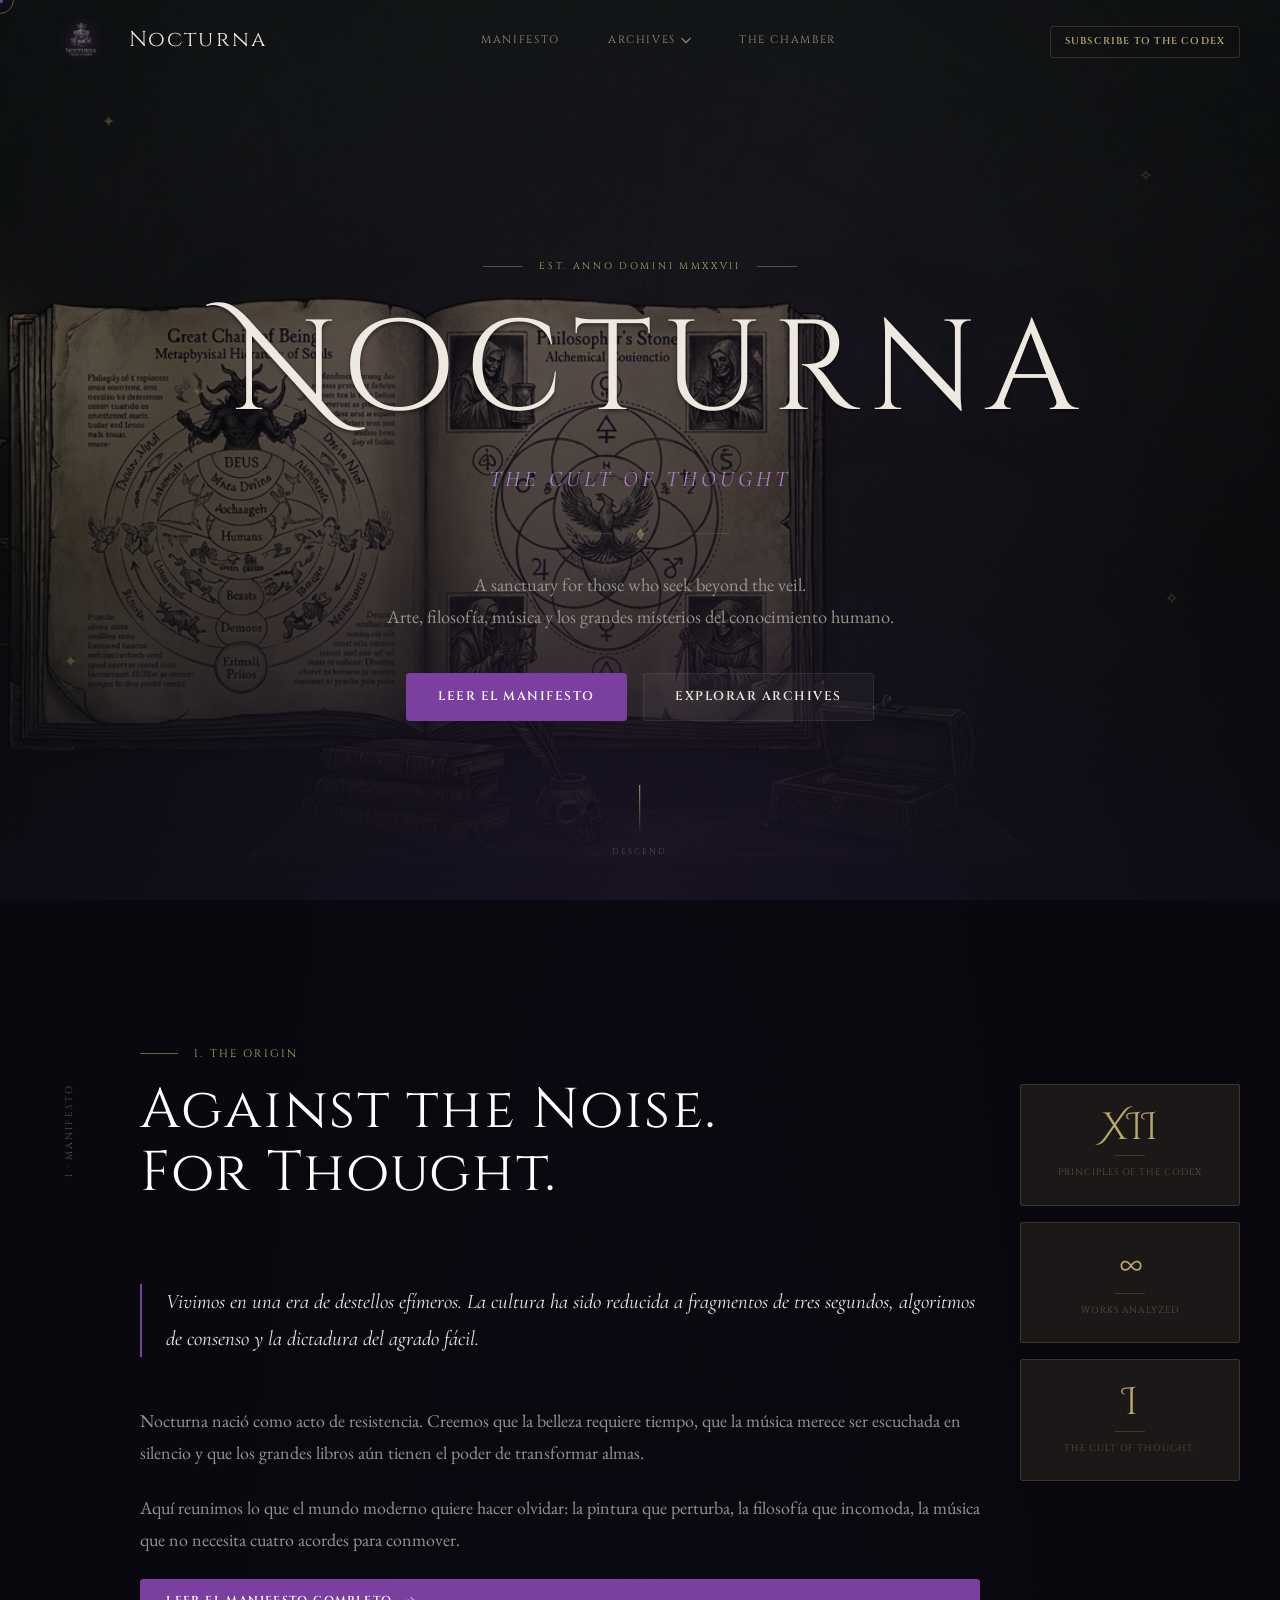
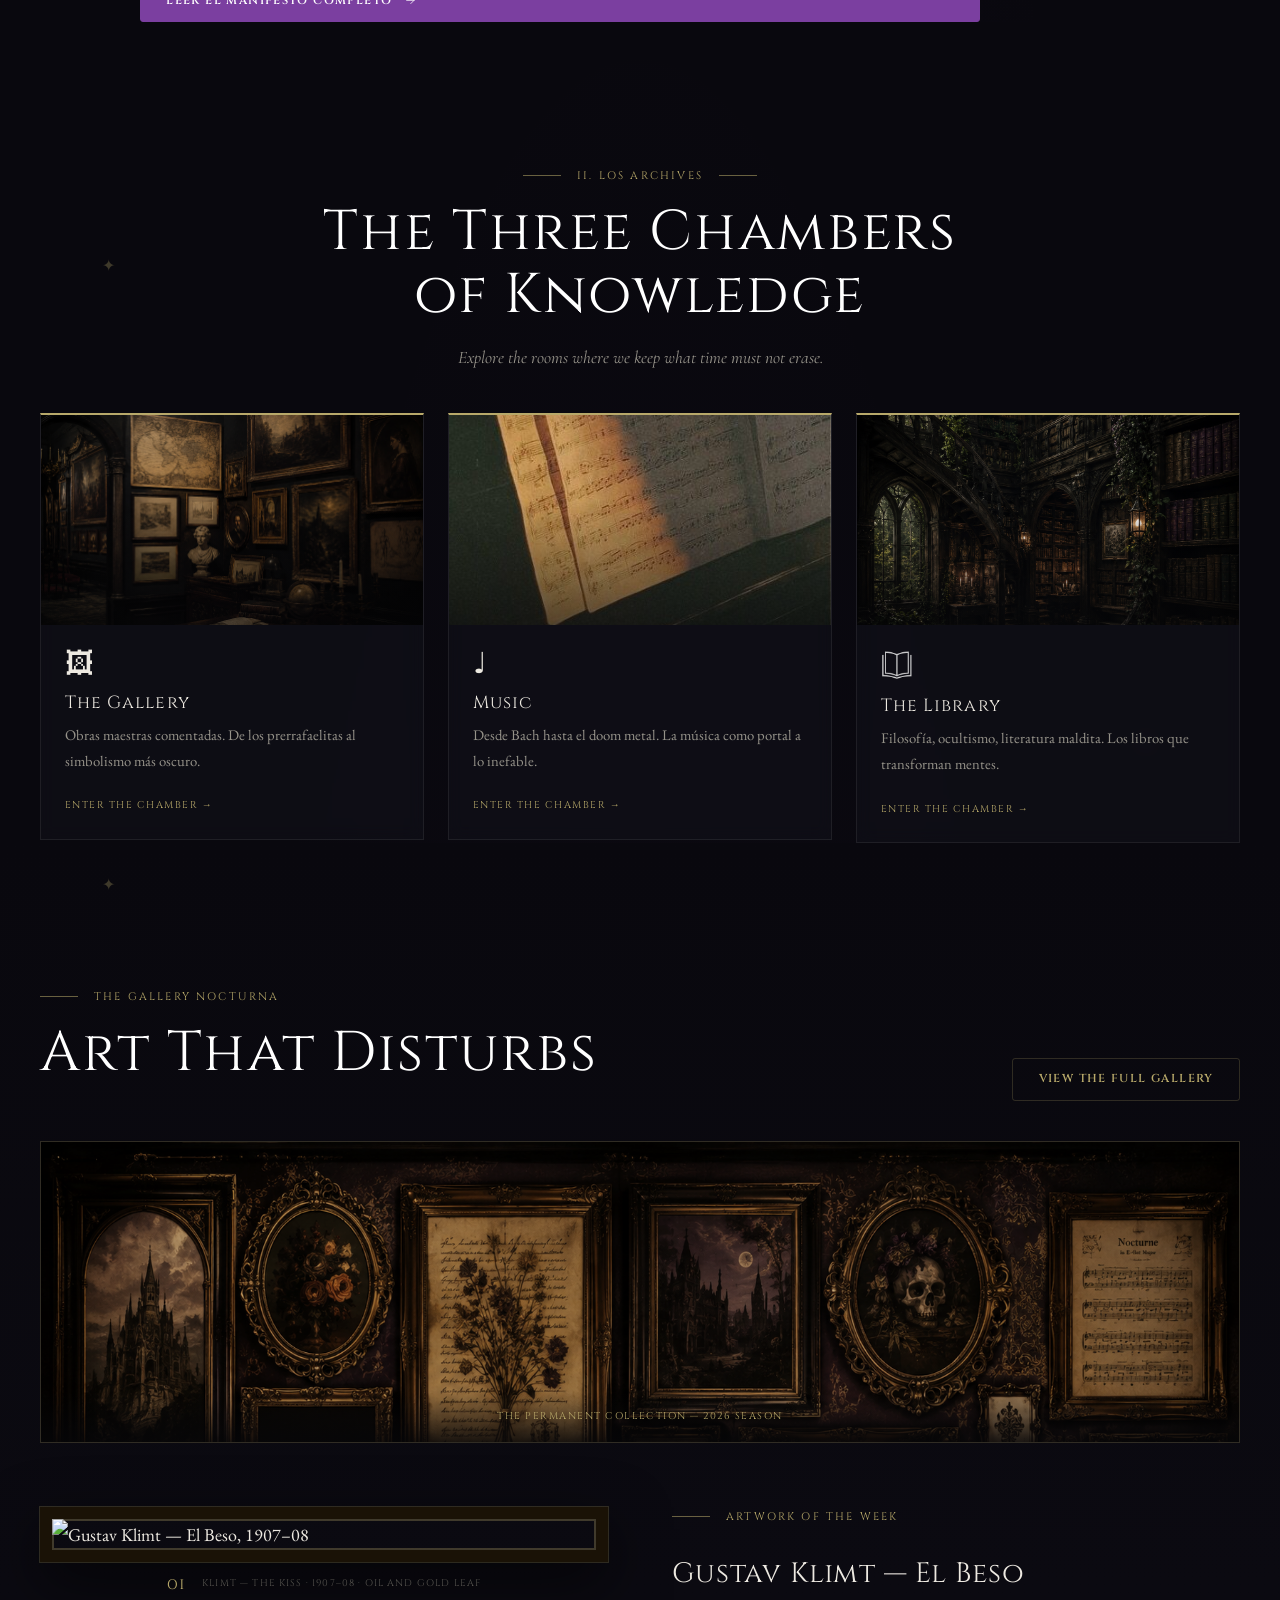
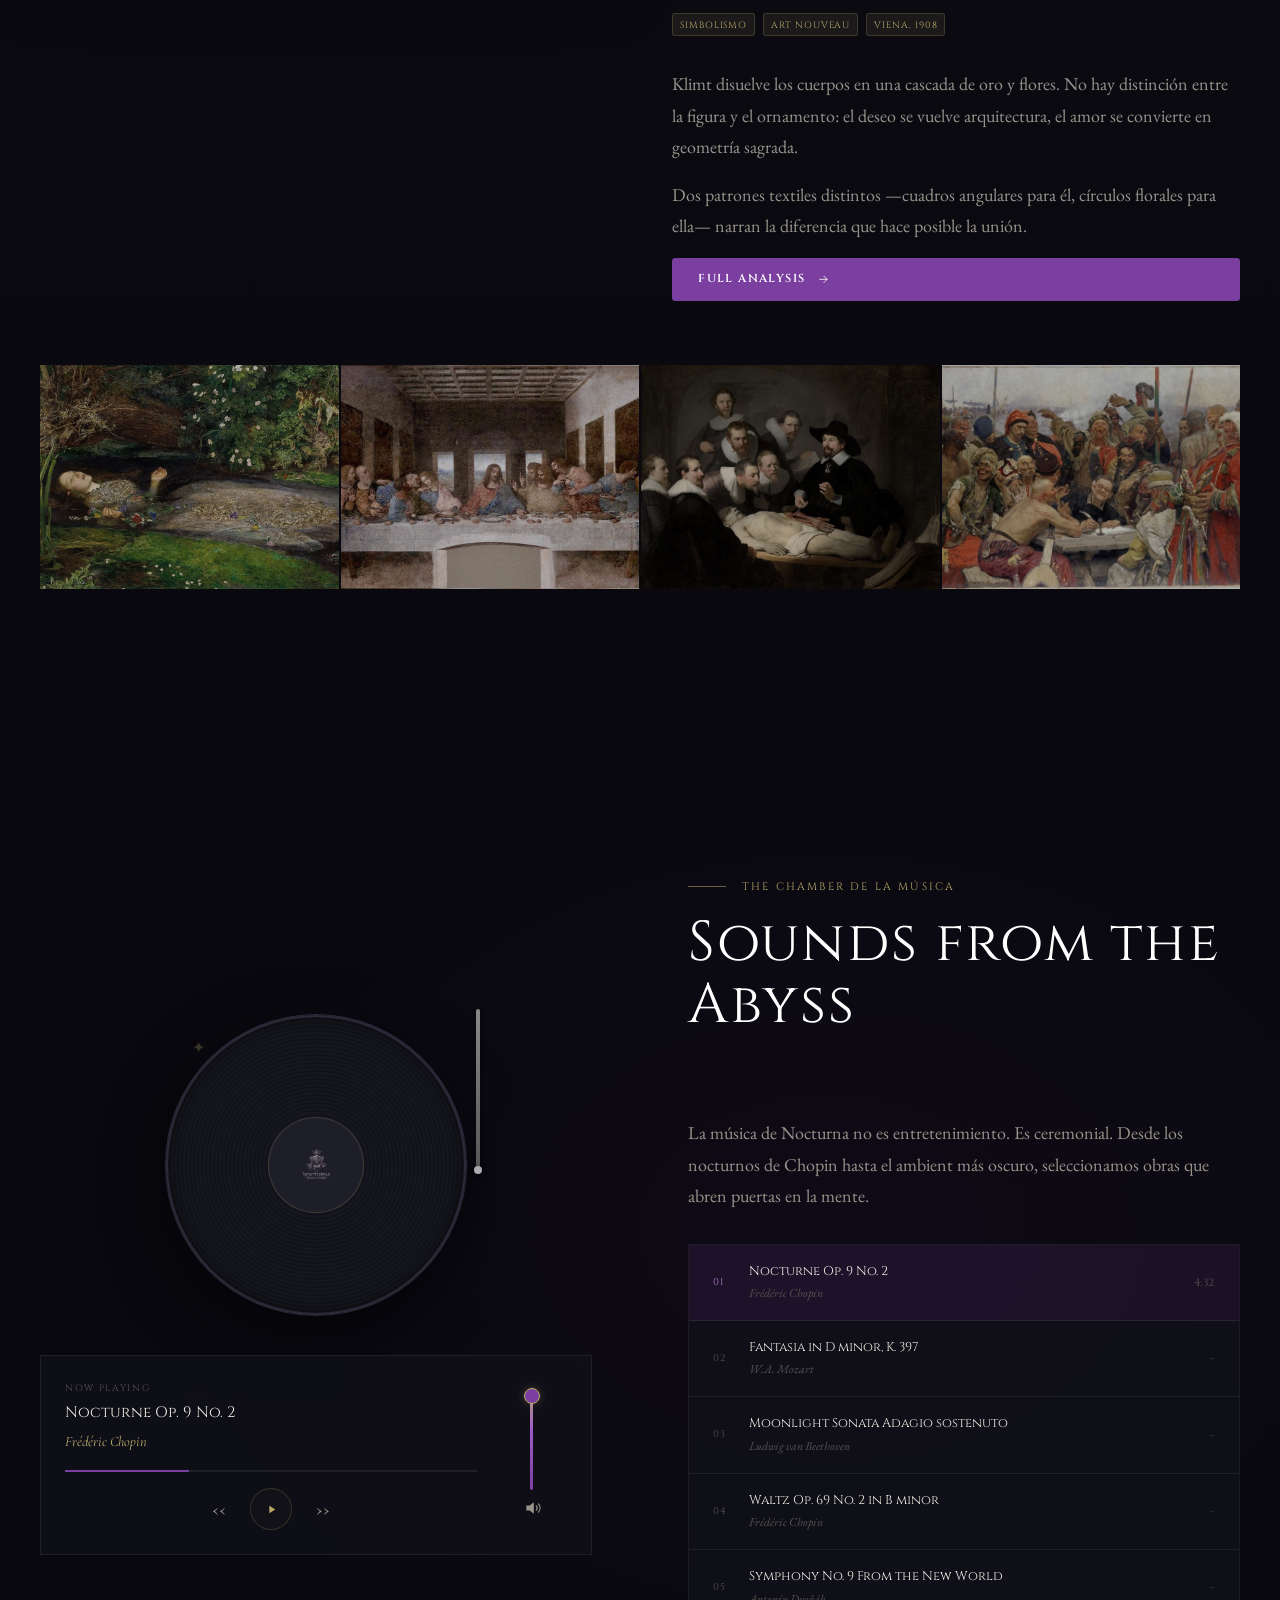
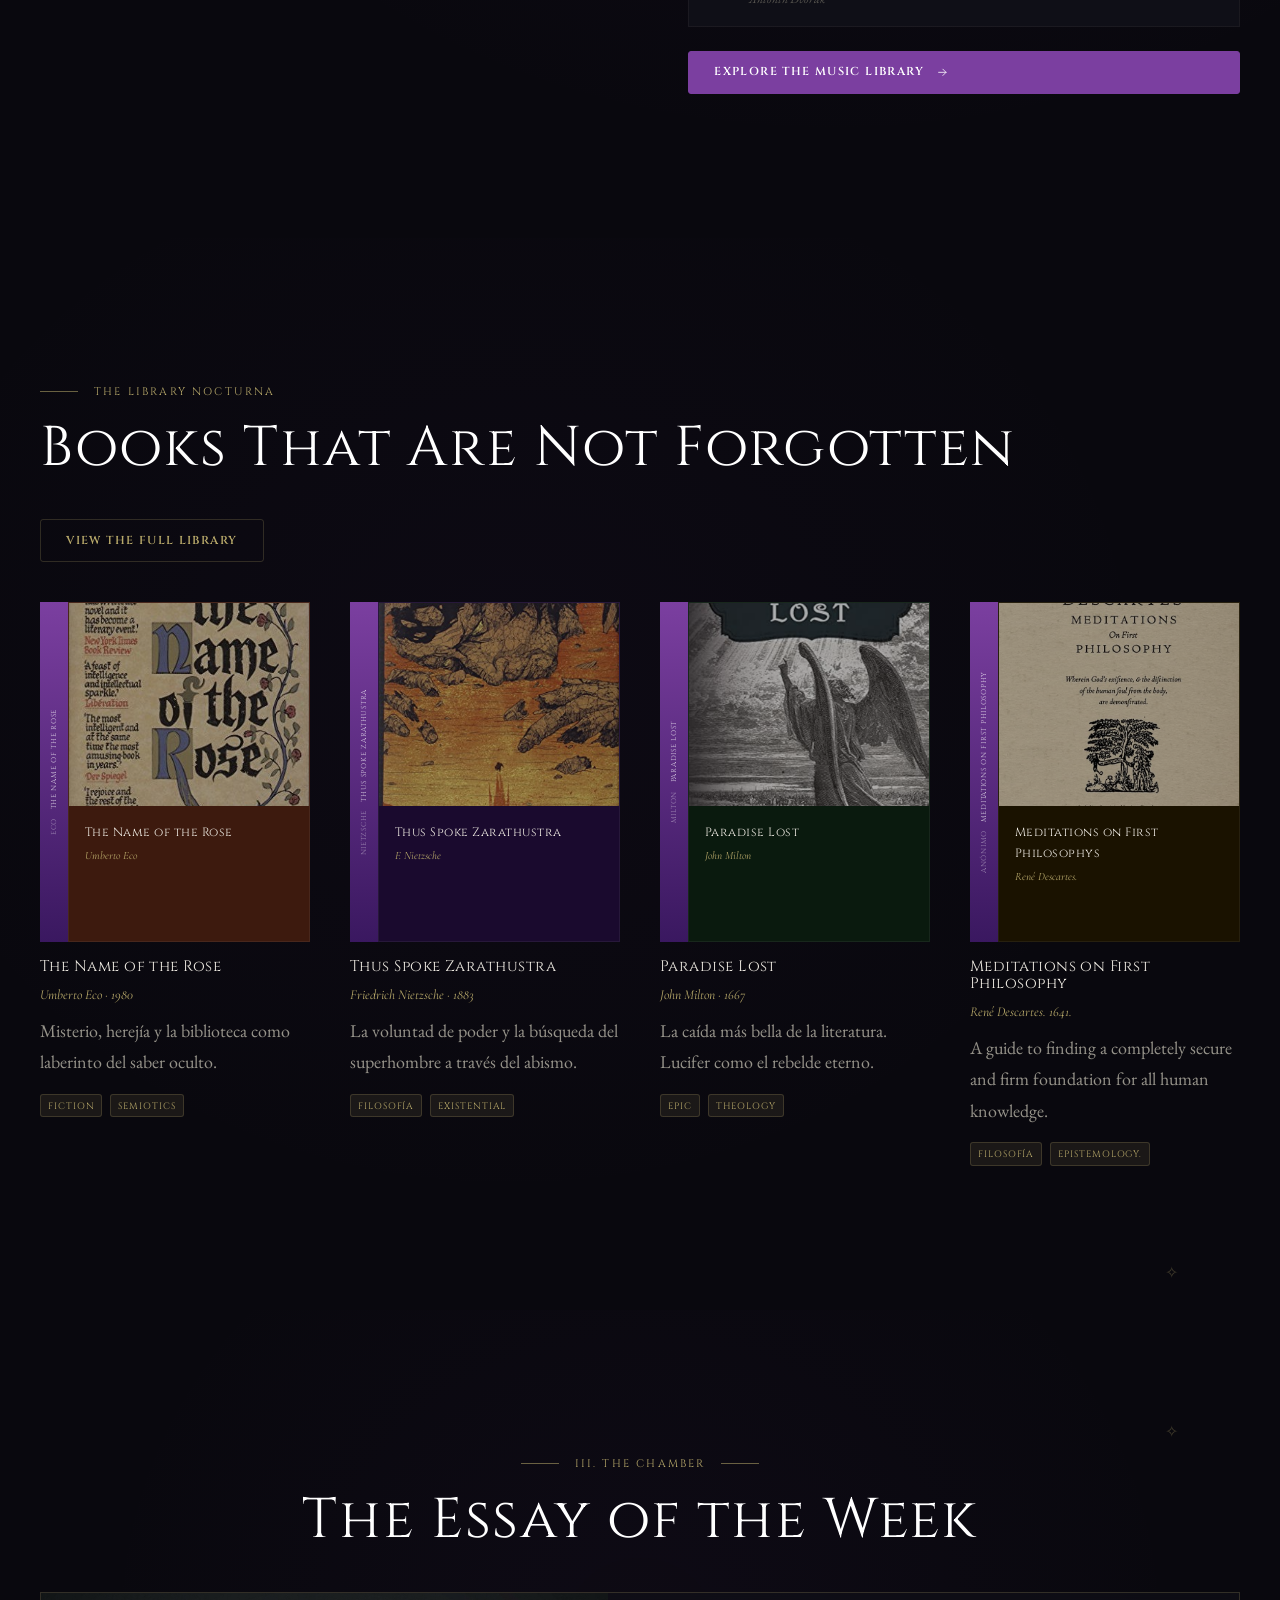
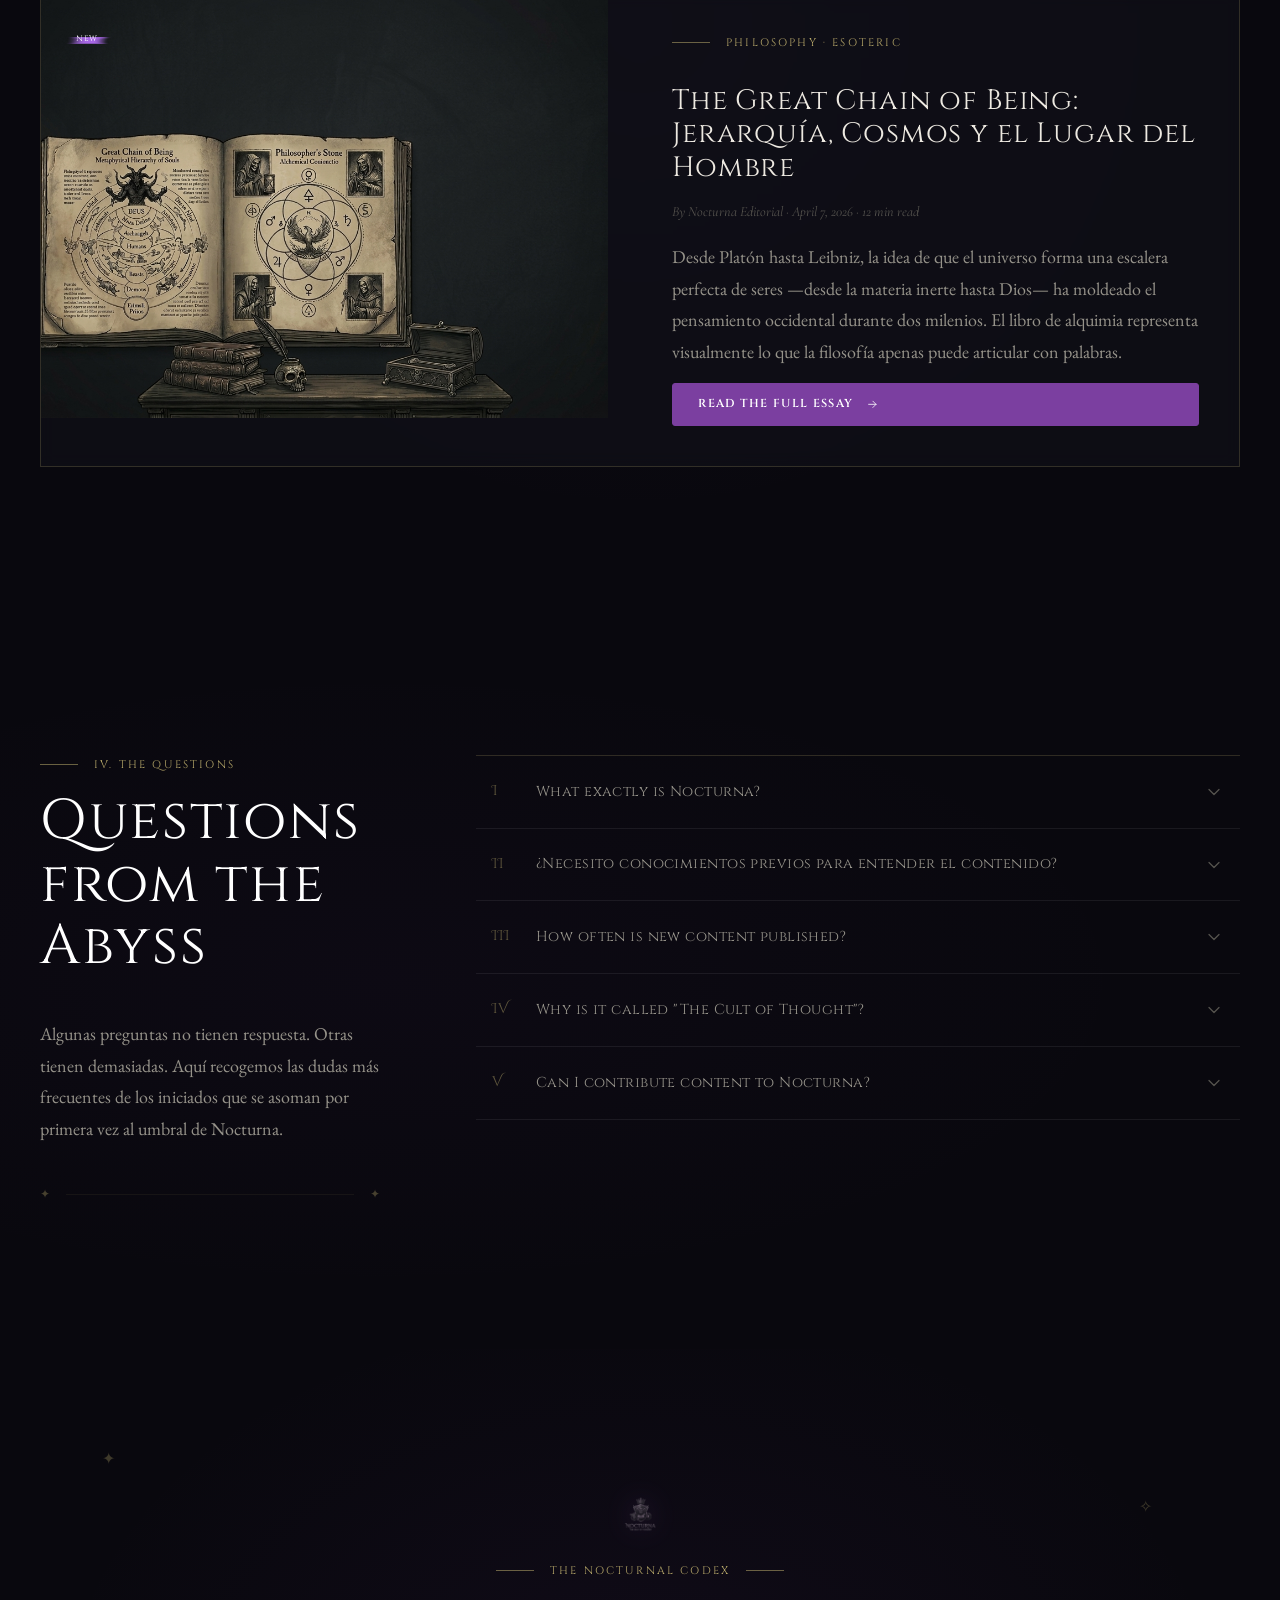
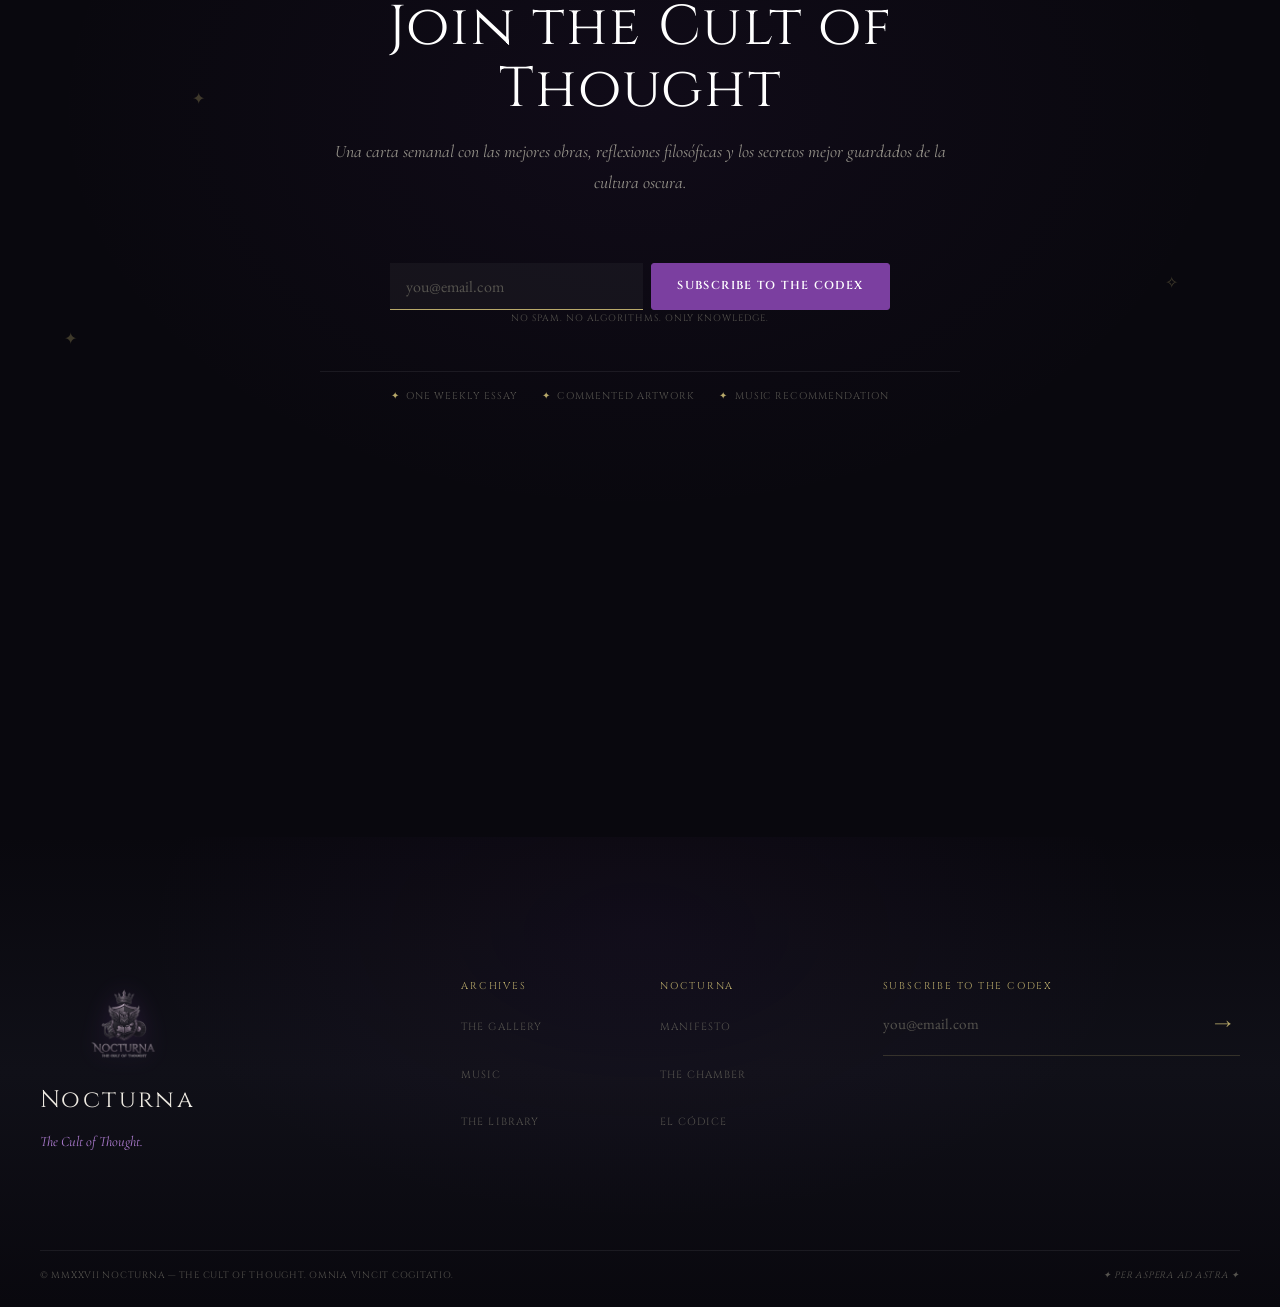
==== commit 2bc9b021: "Translate site, add music library functionalities and essay page." ====
--- a/index.html
+++ b/index.html
@@ -1,5 +1,5 @@
 <!doctype html>
-<html lang="es">
+<html lang="en">
   <head>
     <meta charset="UTF-8" />
     <meta
@@ -21,7 +21,7 @@
       rel="stylesheet" />
   </head>
   <body>
-    <!-- ! quitar cursor en en movimiento -->
+    <!-- ! remove moving cursor -->
   <div class="cursor-dot"  id="cursor-dot"  aria-hidden="true"></div>
   <div class="cursor-ring" id="cursor-ring" aria-hidden="true"></div>
 
@@ -33,7 +33,7 @@
         <a
           href="#hero"
           class="header__logo"
-          aria-label="Nocturna — inicio">
+          aria-label="Nocturna — home">
           <img
             src="assets/finalogo.png"
             alt=""
@@ -45,13 +45,13 @@
         <nav
           class="header__nav"
           id="main-nav"
-          aria-label="Navegación principal">
+          aria-label="Main navigation">
           <ul class="nav__list">
             <li class="nav__item">
               <a
                 href="#manifiesto"
                 class="nav__link"
-                >Manifiesto</a
+                >Manifesto</a
               >
             </li>
             <li class="nav__item nav__item--has-dropdown">
@@ -60,7 +60,7 @@
                 aria-haspopup="true"
                 aria-expanded="false"
                 id="archivos-btn">
-                Archivos
+                Archives
                 <svg
                   class="nav__chevron"
                   viewBox="0 0 12 7"
@@ -83,7 +83,7 @@
                     href="#galeria"
                     class="nav__dropdown-link"
                     role="menuitem"
-                    >✦ La Galería</a
+                    >✦ The Gallery</a
                   >
                 </li>
                 <li role="none">
@@ -91,7 +91,7 @@
                     href="#musica"
                     class="nav__dropdown-link"
                     role="menuitem"
-                    >✦ La Música</a
+                    >✦ Music</a
                   >
                 </li>
                 <li role="none">
@@ -99,7 +99,7 @@
                     href="#biblioteca"
                     class="nav__dropdown-link"
                     role="menuitem"
-                    >✦ La Biblioteca</a
+                    >✦ The Library</a
                   >
                 </li>
               </ul>
@@ -108,7 +108,7 @@
               <a
                 href="#camara"
                 class="nav__link"
-                >La Cámara</a
+                >The Chamber</a
               >
             </li>
           </ul>
@@ -118,14 +118,14 @@
           <a
             href="#newsletter"
             class="btn btn--ghost-gold btn--sm"
-            >Suscripción al Códice</a
+            >Subscribe to the Codex</a
           >
         </div>
 
         <button
           class="nav-toggle"
           id="nav-toggle"
-          aria-label="Abrir menú"
+          aria-label="Open menu"
           aria-expanded="false"
           aria-controls="main-nav">
           <span></span><span></span><span></span>
@@ -163,7 +163,7 @@
         <div class="hero__content">
           <div class="hero__badge">
             <span class="hero__badge-line"></span>
-            <span class="hero__badge-text">Est. Anno Domini MMXXV</span>
+            <span class="hero__badge-text">Est. Anno Domini MMXXVII</span>
             <span class="hero__badge-line"></span>
           </div>
           <h1 class="hero__title">Nocturna</h1>
@@ -174,7 +174,7 @@
             <span></span><em>◆</em><span></span>
           </div>
           <p class="hero__desc">
-            Un santuario para los que buscan más allá del velo.<br />
+            A sanctuary for those who seek beyond the veil.<br />
             Arte, filosofía, música y los grandes misterios del conocimiento
             humano.
           </p>
@@ -182,12 +182,12 @@
             <a
               href="#manifiesto"
               class="btn btn--primary btn--lg"
-              >Leer el Manifiesto</a
+              >Leer el Manifesto</a
             >
             <a
               href="#archivos"
               class="btn btn--outline-dim btn--lg"
-              >Explorar Archivos</a
+              >Explorar Archives</a
             >
           </div>
         </div>
@@ -195,34 +195,27 @@
           class="hero__scroll"
           aria-hidden="true">
           <div class="hero__scroll-line"></div>
-          <span>Descender</span>
+          <span>Descend</span>
         </div>
       </section>
 
-      <!-- ══ MANIFIESTO ══ -->
+      <!-- ══ MANIFESTO ══ -->
       <section
         class="manifiesto"
         id="manifiesto">
-        <div
-          class="section-bg"
-          aria-hidden="true">
-          <img
-            src="assets/SEGUNDO.png"
-            alt="" />
-          <div class="section-bg__mask section-bg__mask--manifiesto"></div>
-        </div>
+        <div class="section-bg section-bg--gradient" aria-hidden="true"></div>
         <div class="container">
           <div class="manifiesto__grid">
             <aside
               class="manifiesto__aside"
               aria-hidden="true">
-              <p class="aside-label">I · Manifiesto</p>
+              <p class="aside-label">I · Manifesto</p>
               <div class="aside-line"></div>
             </aside>
             <div class="manifiesto__body">
               <header class="section-header">
-                <p class="eyebrow">I. El Origen</p>
-                <h2>Contra el Ruido.<br />Por el Pensamiento.</h2>
+                <p class="eyebrow">I. The Origin</p>
+                <h2>Against the Noise.<br />For Thought.</h2>
               </header>
               <blockquote class="pull-quote">
                 Vivimos en una era de destellos efímeros. La cultura ha sido
@@ -243,7 +236,7 @@
                 <a
                   href="manifiesto.html"
                   class="btn btn--primary btn--arrow">
-                  Leer el Manifiesto Completo
+                  Leer el Manifesto Completo
                   <svg
                     class="btn__arrow-svg"
                     viewBox="0 0 24 24"
@@ -262,147 +255,149 @@
               <div class="stat-card">
                 <span class="stat-card__n">XII</span>
                 <span class="stat-card__rule"></span>
-                <span class="stat-card__l">Principios del Códice</span>
+                <span class="stat-card__l">Principles of the Codex</span>
                 <template class="stat-modal-template">
                   <section>
-                    <h3>I. Contra la velocidad.</h3>
-                    <p>La contemplación exige tiempo.</p>
-                  </section>
-                  <section>
-                    <h3>II. Contra el consenso.</h3>
-                    <p>Pensar comienza donde termina la obediencia.</p>
-                  </section>
-                  <section>
-                    <h3>III. Contra el olvido.</h3>
-                    <p>Lo que una época abandona no pierde necesariamente su valor.</p>
-                  </section>
-                  <section>
-                    <h3>IV. Contra la superficie.</h3>
-                    <p>Toda obra digna exige una segunda mirada.</p>
-                  </section>
-                  <section>
-                    <h3>V. La dificultad importa.</h3>
-                    <p>No todo lo valioso debe ser fácil.</p>
-                  </section>
-                  <section>
-                    <h3>VI. Pensar antes de consumir.</h3>
-                    <p>La cultura debe transformar, no simplemente entretener.</p>
-                  </section>
-                  <section>
-                    <h3>VII. La belleza no necesita utilidad.</h3>
-                  </section>
-                  <section>
-                    <h3>VIII. La duda es una disciplina.</h3>
-                  </section>
-                  <section>
-                    <h3>IX. Interpretar también es crear.</h3>
-                  </section>
-                  <section>
-                    <h3>X. El pensamiento debe incomodar.</h3>
-                  </section>
-                  <section>
-                    <h3>XI. Conservar es resistir.</h3>
-                  </section>
-                  <section>
-                    <h3>XII. Buscar lo que permanece.</h3>
+                    <h3>I. Against Speed.</h3>
+                    <p>Contemplation requires time.</p>
+                  </section>
+                  <section>
+                    <h3>II. Against Consensus.</h3>
+                    <p>Thinking begins where obedience ends.</p>
+                  </section>
+                  <section>
+                    <h3>III. Against Forgetting.</h3>
+                    <p>What an age abandons does not necessarily lose its value.</p>
+                  </section>
+                  <section>
+                    <h3>IV. Against the Surface.</h3>
+                    <p>Every worthy work demands a second look.</p>
+                  </section>
+                  <section>
+                    <h3>V. Difficulty Matters.</h3>
+                    <p>Not everything valuable must be easy.</p>
+                  </section>
+                  <section>
+                    <h3>VI. Think Before Consuming.</h3>
+                    <p>Culture should transform, not merely entertain.</p>
+                  </section>
+                  <section>
+                    <h3>VII. Beauty Needs No Utility.</h3>
+                  </section>
+                  <section>
+                    <h3>VIII. Doubt Is a Discipline.</h3>
+                  </section>
+                  <section>
+                    <h3>IX. To Interpret Is Also to Create.</h3>
+                  </section>
+                  <section>
+                    <h3>X. Thought Should Disturb.</h3>
+                  </section>
+                  <section>
+                    <h3>XI. To Preserve Is to Resist.</h3>
+                  </section>
+                  <section>
+                    <h3>XII. Seek What Remains.</h3>
                   </section>
                 </template>
               </div>
               <div class="stat-card">
                 <span class="stat-card__n">∞</span>
                 <span class="stat-card__rule"></span>
-                <span class="stat-card__l">Obras Analizadas</span>
+                <span class="stat-card__l">Works Analyzed</span>
                 <template class="stat-modal-template">
                   <section>
-                    <h3>Una obra no termina en su autor.</h3>
-                    <p>También pertenece a quienes vuelven a mirarla.</p>
-                  </section>
-
-                  <section>
-                    <h3>El contexto importa.</h3>
-                    <p>Ninguna obra existe fuera de su tiempo.</p>
-                  </section>
-
-                  <section>
-                    <h3>Mirar no es comprender.</h3>
-                    <p>Toda contemplación exige una lectura más profunda.</p>
-                  </section>
-
-                  <section>
-                    <h3>La belleza también puede perturbar.</h3>
-                    <p>No todo lo bello debe resultar confortable.</p>
-                  </section>
-
-                  <section>
-                    <h3>El símbolo permanece.</h3>
-                    <p>Una imagen puede sobrevivir a la época que la creó.</p>
-                  </section>
-
-                  <section>
-                    <h3>Interpretar es tomar posición.</h3>
-                    <p>Toda mirada revela tanto al observador como a la obra.</p>
+                    <h3>A work does not end with its author.</h3>
+                    <p>It also belongs to those who return to look at it.</p>
+                  </section>
+
+                  <section>
+                    <h3>Context matters.</h3>
+                    <p>No work exists outside its time.</p>
+                  </section>
+
+                  <section>
+                    <h3>Looking is not understanding.</h3>
+                    <p>Every act of contemplation demands a deeper reading.</p>
+                  </section>
+
+                  <section>
+                    <h3>Beauty can also disturb.</h3>
+                    <p>Not everything beautiful should be comfortable.</p>
+                  </section>
+
+                  <section>
+                    <h3>The symbol remains.</h3>
+                    <p>An image can outlive the age that created it.</p>
+                  </section>
+
+                  <section>
+                    <h3>To interpret is to take a position.</h3>
+                    <p>Every gaze reveals as much about the observer as it does about the work.</p>
                   </section>
                 </template>
               </div>
               <div class="stat-card">
                 <span class="stat-card__n">I</span>
                 <span class="stat-card__rule"></span>
-                <span class="stat-card__l">Culto. El Pensamiento.</span>
+                <span class="stat-card__l">The Cult of Thought.</span>
                 <template class="stat-modal-template">
                   <section>
-                    <h3>Pensar es resistir.</h3>
-                    <p>Frente al ruido, conservar la capacidad de detenerse.</p>
-                  </section>
-
-                  <section>
-                    <h3>Leer es atravesar.</h3>
-                    <p>Una gran obra no se consume: se habita.</p>
-                  </section>
-
-                  <section>
-                    <h3>La curiosidad no se domestica.</h3>
-                    <p>Preguntar es negarse a aceptar respuestas heredadas.</p>
-                  </section>
-
-                  <section>
-                    <h3>La cultura no es decoración.</h3>
-                    <p>Es una forma de comprender y transformar el mundo.</p>
-                  </section>
-
-                  <section>
-                    <h3>La soledad también piensa.</h3>
-                    <p>No todo silencio necesita ser llenado.</p>
-                  </section>
-
-                  <section>
-                    <h3>El pensamiento permanece.</h3>
-                    <p>Cuando el ruido desaparece, quedan las preguntas.</p>
+                    <h3>To think is to resist.</h3>
+                    <p>Against the noise, preserve the ability to stop.</p>
+                  </section>
+
+                  <section>
+                    <h3>To read is to cross through.</h3>
+                    <p>A great work is not consumed: it is inhabited.</p>
+                  </section>
+
+                  <section>
+                    <h3>Curiosity cannot be domesticated.</h3>
+                    <p>To ask is to refuse inherited answers.</p>
+                  </section>
+
+                  <section>
+                    <h3>Culture is not decoration.</h3>
+                    <p>It is a way of understanding and transforming the world.</p>
+                  </section>
+
+                  <section>
+                    <h3>Solitude thinks too.</h3>
+                    <p>Not every silence needs to be filled.</p>
+                  </section>
+
+                  <section>
+                    <h3>Thought remains.</h3>
+                    <p>When the noise disappears, the questions remain.</p>
                   </section>
                 </template>
               </div>
             </div>
           </div>
         </div>
+                <div
+                  class="hero__particles"
+                  aria-hidden="true">
+                  <span class="particle p1">✦</span>
+                  <span class="particle p2">✧</span>
+                  <span class="particle p3">✦</span>
+                  <span class="particle p4">✧</span>
+                  <span class="particle p5">✦</span>
+                </div
       </section>
 
-      <!-- ══ ARCHIVOS — TRES CÁMARAS ══ -->
+      <!-- ══ ARCHIVES — THREE CHAMBERS ══ -->
       <section
         class="archivos"
         id="archivos">
-        <div
-          class="section-bg"
-          aria-hidden="true">
-          <img
-            src="assets/TERCE.png"
-            alt="" />
-          <div class="section-bg__mask section-bg__mask--archivos"></div>
-        </div>
+        <div class="section-bg section-bg--gradient" aria-hidden="true"></div>
         <div class="container">
           <header class="section-header section-header--center">
-            <p class="eyebrow">II. Los Archivos</p>
-            <h2>Las Tres Cámaras<br />del Conocimiento</h2>
+            <p class="eyebrow">II. Los Archives</p>
+            <h2>The Three Chambers<br />of Knowledge</h2>
             <p class="section-sub">
-              Explora las salas donde guardamos lo que el tiempo no debe borrar.
+              Explore the rooms where we keep what time must not erase.
             </p>
           </header>
             <ul class="chambers">
@@ -413,7 +408,7 @@
                   <div class="chamber__img-wrap">
                     <img
                       src="assets/GALLERYSECT.png"
-                      alt="La Galería"
+                      alt="The Gallery"
                       loading="lazy" />
                     <div class="chamber__img-overlay"></div>
                   </div>
@@ -423,12 +418,12 @@
                       aria-hidden="true"
                       >🖼</span
                     >
-                    <h3>La Galería</h3>
+                    <h3>The Gallery</h3>
                     <p>
                       Obras maestras comentadas. De los prerrafaelitas al
                       simbolismo más oscuro.
                     </p>
-                    <span class="chamber__cta">Entrar a la sala →</span>
+                    <span class="chamber__cta">Enter the chamber →</span>
                   </div>
                   <div
                     class="chamber__corners"
@@ -442,7 +437,7 @@
                   <div class="chamber__img-wrap">
                     <img
                       src="assets/MUSIC.jpg"
-                      alt="La Música"
+                      alt="Music"
                       loading="lazy" />
                     <div class="chamber__img-overlay"></div>
                   </div>
@@ -452,12 +447,12 @@
                       aria-hidden="true"
                       >♩</span
                     >
-                    <h3>La Música</h3>
+                    <h3>Music</h3>
                     <p>
                       Desde Bach hasta el doom metal. La música como portal a lo
                       inefable.
                     </p>
-                    <span class="chamber__cta">Entrar a la sala →</span>
+                    <span class="chamber__cta">Enter the chamber →</span>
                   </div>
                   <div
                     class="chamber__corners"
@@ -471,7 +466,7 @@
                   <div class="chamber__img-wrap">
                     <img
                       src="assets/biblio.png"
-                      alt="La Biblioteca"
+                      alt="The Library"
                       loading="lazy" />
                     <div class="chamber__img-overlay"></div>
                   </div>
@@ -483,12 +478,12 @@
                         src="assets/hd-open-book-white-icon-symbol-transparent-background-701751695033476xelmcdrhf9.png"
                         alt="" />
                     </span>
-                    <h3>La Biblioteca</h3>
+                    <h3>The Library</h3>
                     <p>
                       Filosofía, ocultismo, literatura maldita. Los libros que
                       transforman mentes.
                     </p>
-                    <span class="chamber__cta">Entrar a la sala →</span>
+                    <span class="chamber__cta">Enter the chamber →</span>
                   </div>
                   <div
                     class="chamber__corners"
@@ -497,46 +492,49 @@
               </li>
             </ul>
         </div>
+                <div
+                  class="hero__particles"
+                  aria-hidden="true">
+                  <span class="particle p1">✦</span>
+                  <span class="particle p2">✧</span>
+                  <span class="particle p3">✦</span>
+                  <span class="particle p4">✧</span>
+                  <span class="particle p5">✦</span>
+                </div
+        
       </section>
 
-      <!-- ══ LA GALERÍA ══ -->
+      <!-- ══ THE GALLERY ══ -->
       <section
         class="galeria"
         id="galeria">
-        <div
-          class="section-bg"
-          aria-hidden="true">
-          <img
-            src="assets/quinta.png"
-            alt="" />
-          <div class="section-bg__mask section-bg__mask--galeria"></div>
-        </div>
+        <div class="section-bg section-bg--gradient" aria-hidden="true"></div>
         <div class="container">
           <div class="section-header-row">
             <header class="section-header">
-              <p class="eyebrow">La Galería Nocturna</p>
-              <h2>Arte que Perturba</h2>
+              <p class="eyebrow">The Gallery Nocturna</p>
+              <h2>Art That Disturbs</h2>
             </header>
             <a
-              href="#"
-              class="btn btn--ghost-gold"
-              >Ver toda la Galería</a
+            href="gallery.html"
+            class="btn btn--ghost-gold"
+            >View the Full Gallery</a
             >
           </div>
 
-          <!-- Pared de cuadros -->
+          <!-- Wall of paintings -->
           <div class="gallery-wall-wrap">
             <img
               src="assets/coleccion.png"
-              alt="La Pared de Cuadros — Colección Permanente Nocturna. Pinturas con marcos dorados barrocos."
+              alt="The Wall of Paintings — Nocturna Permanent Collection. Paintings with gilded Baroque frames."
               class="gallery-wall"
               loading="lazy" />
             <div class="gallery-wall-caption">
-              La Colección Permanente — Temporada 2026
+              The Permanent Collection — 2026 Season
             </div>
           </div>
 
-          <!-- Obra destacada -->
+          <!-- Featured Artwork -->
           <div class="featured-artwork">
             <div class="featured-artwork__frame-wrap">
               <div class="featured-artwork__frame">
@@ -546,11 +544,11 @@
                   loading="lazy" />
               </div>
               <p class="featured-artwork__plaque">
-                <span>01</span> Klimt — El Beso · 1907–08 · Óleo y pan de oro
+                <span>01</span> Klimt — The Kiss · 1907–08 · Oil and gold leaf
               </p>
             </div>
             <div class="featured-artwork__content">
-              <p class="eyebrow">Obra de la semana</p>
+              <p class="eyebrow">Artwork of the Week</p>
               <h3>Gustav Klimt — El Beso</h3>
               <div class="featured-artwork__tags">
                 <span class="tag">Simbolismo</span>
@@ -568,9 +566,9 @@
                 posible la unión.
               </p>
               <a
-                href="#"
+                href="analisis/thekiss.html"
                 class="btn btn--primary btn--arrow">
-                Análisis completo
+                Full Analysis
                 <svg
                   class="btn__arrow-svg"
                   viewBox="0 0 24 24"
@@ -587,7 +585,7 @@
             </div>
           </div>
 
-          <!-- Grid obras -->
+          <!-- Artwork grid -->
           <div class="art-grid">
             <article
               class="art-card"
@@ -599,7 +597,7 @@
                   loading="lazy" />
               </div>
               <div class="art-card__info">
-                <span class="tag">Prerrafaelita</span>
+                <span class="tag">Pre-Raphaelite</span>
                 <h4>Millais — Ophelia</h4>
                 <time>1851–1852</time>
               </div>
@@ -610,12 +608,12 @@
               <div class="art-card__img">
                 <img
                   src="assets/cena.jpg"
-                  alt="Da Vinci — La Última Cena, c.1498"
+                  alt="Da Vinci — The Last Supper, c.1498"
                   loading="lazy" />
               </div>
               <div class="art-card__info">
-                <span class="tag">Renacimiento</span>
-                <h4>Da Vinci — La Última Cena</h4>
+                <span class="tag">Renaissance</span>
+                <h4>Da Vinci — The Last Supper</h4>
                 <time>c. 1498</time>
               </div>
             </article>
@@ -625,12 +623,12 @@
               <div class="art-card__img">
                 <img
                   src="assets/rem.jpeg"
-                  alt="Lección de anatomía del Dr. Nicolaes Tulp"
+                  alt="The Anatomy Lesson of Dr. Nicolaes Tulp"
                   loading="lazy" />
               </div>
               <div class="art-card__info">
-                <span class="tag">Barroco</span>
-                <h4>Lección de anatomía del Dr. Nicolaes Tulp</h4>
+                <span class="tag">Baroque</span>
+                <h4>The Anatomy Lesson of Dr. Nicolaes Tulp</h4>
                 <time>1632</time>
               </div>
             </article>
@@ -644,7 +642,7 @@
                   loading="lazy" />
               </div>
               <div class="art-card__info">
-                <span class="tag">Realismo</span>
+                <span class="tag">Realism</span>
                 <h4>Reply of the Zaporozhian Cossacks</h4>
                 <time>1880-1891</time>
               </div>
@@ -653,18 +651,11 @@
         </div>
       </section>
 
-      <!-- ══ LA MÚSICA ══ -->
+      <!-- ══ MUSIC ══ -->
       <section
         class="musica"
         id="musica">
-        <div
-          class="section-bg"
-          aria-hidden="true">
-          <img
-            src="assets/sexta.png"
-            alt="" />
-          <div class="section-bg__mask section-bg__mask--musica"></div>
-        </div>
+        <div class="section-bg section-bg--gradient" aria-hidden="true"></div>
         <div class="container">
           <div class="musica__layout">
             <div class="musica__player-col">
@@ -685,11 +676,11 @@
                 </div>
               </div>
               <div class="player-widget">
-                <p class="player-widget__label">En reproducción</p>
+                <p class="player-widget__label">Now Playing</p>
                 <p
                   class="player-widget__track"
                   id="pw-track">
-                  Nocturno Op. 9 No. 2
+                  Nocturne Op. 9 No. 2
                 </p>
                 <p
                   class="player-widget__artist"
@@ -705,7 +696,7 @@
                   <button
                     class="pw-btn"
                     id="pw-prev"
-                    aria-label="Anterior">
+                    aria-label="Previous">
                     &#8249;&#8249;
                   </button>
                   <button
@@ -724,7 +715,7 @@
                   <button
                     class="pw-btn"
                     id="pw-next"
-                    aria-label="Siguiente">
+                    aria-label="Next">
                     &#8250;&#8250;
                   </button>
                   <div class="player-widget__volume">
@@ -732,7 +723,7 @@
                     class="player-widget__volume-icon"
                     id="pw-mute"
                     type="button"
-                    aria-label="Silenciar">
+                    aria-label="Mute">
                     <svg
                     viewBox="0 0 24 24"
                     aria-hidden="true">
@@ -754,7 +745,7 @@
                 max="1"
                 step="0.01"
                 value="1"
-                aria-label="Volumen">
+                aria-label="Volume">
               </div>
             </div>
           </div>
@@ -762,8 +753,8 @@
 
             <div class="musica__content-col">
               <header class="section-header">
-                <p class="eyebrow">La Cámara de la Música</p>
-                <h2>Sonidos del Abismo</h2>
+                <p class="eyebrow">The Chamber de la Música</p>
+                <h2>Sounds from the Abyss</h2>
               </header>
               <p class="body-text musica__intro">
                 La música de Nocturna no es entretenimiento. Es ceremonial.
@@ -773,7 +764,7 @@
               <ol
                 class="tracklist"
                 id="tracklist"
-                aria-label="Lista de reproducción">
+                aria-label="Playlist">
                 <li
                   class="tracklist__item tracklist__item--active"
                   data-idx="0"
@@ -782,10 +773,10 @@
                   aria-pressed="true">
                   <span class="tracklist__num">01</span>
                   <div class="tracklist__info">
-                    <span class="tracklist__title">Nocturno Op. 9 No. 2</span>
+                    <span class="tracklist__title">Nocturne Op. 9 No. 2</span>
                     <span class="tracklist__artist">Frédéric Chopin</span>
                   </div>
-                  <span class="tracklist__genre">Piano Romántico</span>
+                  <span class="tracklist__genre">Romantic Piano</span>
                   <span class="tracklist__dur">4:32</span>
                 </li>
                 <li
@@ -796,7 +787,7 @@
                   aria-pressed="false">
                   <span class="tracklist__num">02</span>
                   <div class="tracklist__info">
-                    <span class="tracklist__title">Fantasía en Re menor, K. 397</span>
+                    <span class="tracklist__title">Fantasia in D minor, K. 397</span>
                     <span class="tracklist__artist"
                       >W.A. Mozart</span
                     >
@@ -840,17 +831,17 @@
                   aria-pressed="false">
                   <span class="tracklist__num">05</span>
                   <div class="tracklist__info">
-                    <span class="tracklist__title"> Symphony No9 From The New World</span>
+                    <span class="tracklist__title"> Symphony No. 9 From the New World</span>
                     <span class="tracklist__artist">Antonín Dvořák</span>
                   </div>
-                  <span class="tracklist__genre">Orquesta</span>
+                  <span class="tracklist__genre">Orchestral</span>
                   <span class="tracklist__dur">-</span>
                 </li>
               </ol>
               <a
-                href="#"
+                href="music/music.html"
                 class="btn btn--primary btn--arrow">
-                Explorar toda la Música
+                EXPLORE THE MUSIC LIBRARY
                 <svg
                   class="btn__arrow-svg"
                   viewBox="0 0 24 24"
@@ -869,20 +860,20 @@
         </div>
       </section>
 
-      <!-- ══ LA BIBLIOTECA ══ -->
+      <!-- ══ THE LIBRARY ══ -->
       <section
         class="biblioteca"
         id="biblioteca">
         <div class="container">
           <div class="section-header-row">
             <header class="section-header">
-              <p class="eyebrow">La Biblioteca Nocturna</p>
-              <h2>Libros que No Se Olvidan</h2>
+              <p class="eyebrow">The Library Nocturna</p>
+              <h2>Books That Are Not Forgotten</h2>
             </header>
             <a
-              href="#"
+              href="library/library.html"
               class="btn btn--ghost-gold"
-              >Ver toda la Biblioteca</a
+              >View the Full Library</a
             >
           </div>
           <div class="bookshelf">
@@ -893,7 +884,7 @@
                 class="book__3d"
                 style="--bk: #3d1a0e">
                 <div class="book__spine-face">
-                  <span>El Nombre de la Rosa</span><span>Eco</span>
+                  <span>The Name of the Rose</span><span>Eco</span>
                 </div>
                 <div class="book__front-face">
                   <img
@@ -901,27 +892,27 @@
                     alt=""
                     class="book__cover-img" />
                   <div class="book__cover-text">
-                    <p>El Nombre de la Rosa</p>
+                    <p>The Name of the Rose</p>
                     <p>Umberto Eco</p>
                   </div>
                 </div>
                 <div class="book__side-face"></div>
               </div>
               <div class="book__meta">
-                <h3>El Nombre de la Rosa</h3>
+                <h3>The Name of the Rose</h3>
                 <p class="book__author">Umberto Eco · 1980</p>
                 <p class="body-text">
                   Misterio, herejía y la biblioteca como laberinto del saber
                   oculto.
                 </p>
                 <div class="book__tags">
-                  <span class="tag">Ficción</span
-                  ><span class="tag">Semiótica</span>
+                  <span class="tag">Fiction</span
+                  ><span class="tag">Semiotics</span>
                 </div>
               </div>
               <template class="book-modal-template">
                 <section>
-                  <h3>Contexto</h3>
+                  <h3>Context</h3>
                   <p>
                     Publicada en 1980, la novela de Umberto Eco combina la tradición
                     de la novela histórica con el misterio y la reflexión filosófica.
@@ -931,7 +922,7 @@
                   </p>
                 </section>
                 <section>
-                  <h3>Argumento</h3>
+                  <h3>Plot</h3>
                   <p>
                     Guillermo de Baskerville y su joven discípulo Adso de Melk llegan
                     a una abadía donde comienzan a producirse una serie de muertes
@@ -941,14 +932,14 @@
                   </p>
                 </section>
                 <section>
-                  <h3>Temas</h3>
+                  <h3>Themes</h3>
                   <p>
                     Fe y razón · conocimiento y poder · herejía · interpretación ·
                     censura · misterio
                   </p>
                 </section>
                 <section>
-                  <h3>Análisis</h3>
+                  <h3>Analysis</h3>
                   <p>
                     La biblioteca funciona como uno de los grandes símbolos de la
                     novela: representa un conocimiento que puede liberar, pero también
@@ -964,7 +955,7 @@
                 class="book__3d"
                 style="--bk: #1a0a2e">
                 <div class="book__spine-face">
-                  <span>Así Habló Zaratustra</span><span>Nietzsche</span>
+                  <span>Thus Spoke Zarathustra</span><span>Nietzsche</span>
                 </div>
                 <div class="book__front-face">
                   <img
@@ -972,14 +963,14 @@
                     alt=""
                     class="book__cover-img" />
                   <div class="book__cover-text">
-                    <p>Así habló Zaratustra</p>
+                    <p>Thus Spoke Zarathustra</p>
                     <p>F. Nietzsche</p>
                   </div>
                 </div>
                 <div class="book__side-face"></div>
               </div>
               <div class="book__meta">
-                <h3>Así habló Zaratustra</h3>
+                <h3>Thus Spoke Zarathustra</h3>
                 <p class="book__author">Friedrich Nietzsche · 1883</p>
                 <p class="body-text">
                   La voluntad de poder y la búsqueda del superhombre a través
@@ -987,14 +978,14 @@
                 </p>
                 <div class="book__tags">
                   <span class="tag">Filosofía</span
-                  ><span class="tag">Existencial</span>
+                  ><span class="tag">Existential</span>
                 </div>
               </div>
               <template class="book-modal-template">
                 <section>
-                  <h3>Contexto</h3>
+                  <h3>Context</h3>
                   <p>
-                    Publicada entre 1883 y 1885, Así habló Zaratustra es una de las
+                    Publicada entre 1883 y 1885, Thus Spoke Zarathustra es una de las
                     obras centrales de Friedrich Nietzsche. El libro adopta la forma
                     de una narración filosófica en la que Zaratustra, después de años
                     de aislamiento, regresa entre los hombres para anunciar una nueva
@@ -1002,7 +993,7 @@
                   </p>
                 </section>
                 <section>
-                  <h3>Argumento</h3>
+                  <h3>Plot</h3>
                   <p>
                     Zaratustra abandona su soledad y comienza a recorrer el mundo
                     transmitiendo sus enseñanzas. A través de discursos, encuentros
@@ -1013,14 +1004,14 @@
                   </p>
                 </section>
                 <section>
-                  <h3>Temas</h3>
+                  <h3>Themes</h3>
                   <p>
                     Superhombre · voluntad de poder · eterno retorno · nihilismo ·
                     transformación · creación de valores
                   </p>
                 </section>
                 <section>
-                  <h3>Análisis</h3>
+                  <h3>Analysis</h3>
                   <p>
                     La obra utiliza deliberadamente un lenguaje poético y simbólico
                     para expresar ideas filosóficas. Zaratustra no pretende ofrecer
@@ -1037,7 +1028,7 @@
                 class="book__3d"
                 style="--bk: #0a1a0e">
                 <div class="book__spine-face">
-                  <span>Paraíso Perdido</span><span>Milton</span>
+                  <span>Paradise Lost</span><span>Milton</span>
                 </div>
                 <div class="book__front-face">
                   <img
@@ -1045,36 +1036,36 @@
                     alt=""
                     class="book__cover-img"/>
                   <div class="book__cover-text">
-                    <p>Paraíso Perdido</p>
+                    <p>Paradise Lost</p>
                     <p>John Milton</p>
                   </div>
                 </div>
                 <div class="book__side-face"></div>
               </div>
               <div class="book__meta">
-                <h3>Paraíso Perdido</h3>
+                <h3>Paradise Lost</h3>
                 <p class="book__author">John Milton · 1667</p>
                 <p class="body-text">
                   La caída más bella de la literatura. Lucifer como el rebelde
                   eterno.
                 </p>
                 <div class="book__tags">
-                  <span class="tag">Épica</span
-                  ><span class="tag">Teología</span>
+                  <span class="tag">Epic</span
+                  ><span class="tag">Theology</span>
                 </div>
               </div>
               <template class="book-modal-template">
                 <section>
-                  <h3>Contexto</h3>
+                  <h3>Context</h3>
                   <p>
-                    Publicado originalmente en 1667, Paraíso Perdido es el gran poema
+                    Publicado originalmente en 1667, Paradise Lost es el gran poema
                     épico de John Milton. La obra recrea la caída de Adán y Eva y la
                     rebelión de Lucifer desde una perspectiva profundamente marcada
                     por la tradición cristiana y la cultura clásica.
                   </p>
                 </section>
                 <section>
-                  <h3>Argumento</h3>
+                  <h3>Plot</h3>
                   <p>
                     El poema narra la rebelión de Satanás contra Dios, su caída y su
                     posterior intento de vengarse corrompiendo a la humanidad. La
@@ -1083,14 +1074,14 @@
                   </p>
                 </section>
                 <section>
-                  <h3>Temas</h3>
+                  <h3>Themes</h3>
                   <p>
                     Rebelión · libertad · obediencia · caída · tentación · culpa ·
                     destino · naturaleza del mal
                   </p>
                 </section>
                 <section>
-                  <h3>Análisis</h3>
+                  <h3>Analysis</h3>
                   <p>
                     Milton convierte a Satanás en una figura de enorme fuerza
                     retórica, capaz de resultar simultáneamente fascinante y
@@ -1109,7 +1100,7 @@
                 class="book__3d"
                 style="--bk: #1a1200">
                 <div class="book__spine-face">
-                  <span>Meditaciones Metafísicas.</span><span>Anónimo</span>
+                  <span>Meditations on First Philosophy</span><span>Anónimo</span>
                 </div>
                 <div class="book__front-face">
                   <img
@@ -1117,26 +1108,26 @@
                     alt=""
                     class="book__cover-img"/>
                   <div class="book__cover-text">
-                    <p>Meditaciones Metafísicas.s</p>
+                    <p>Meditations on First Philosophys</p>
                     <p>René Descartes.</p>
                   </div>
                 </div>
                 <div class="book__side-face"></div>
               </div>
               <div class="book__meta">
-                <h3>Meditaciones Metafísicas.</h3>
+                <h3>Meditations on First Philosophy</h3>
                 <p class="book__author">René Descartes. 1641.</p>
                 <p class="body-text">
-                  Manual para encontrar una base totalmente segura y firme para todo el conocimiento humano.
+                  A guide to finding a completely secure and firm foundation for all human knowledge.
                 </p>
                 <div class="book__tags">
                   <span class="tag">Filosofía</span
-                  ><span class="tag">Epistemología.</span>
+                  ><span class="tag">Epistemology.</span>
                 </div>
               </div>
               <template class="book-modal-template">
                 <section>
-                  <h3>Contexto</h3>
+                  <h3>Context</h3>
                   <p>
                     Publicadas originalmente en 1641, las Meditaciones Metafísicas
                     de René Descartes buscan encontrar un fundamento absolutamente
@@ -1146,7 +1137,7 @@
                   </p>
                 </section>
                 <section>
-                  <h3>Argumento</h3>
+                  <h3>Plot</h3>
                   <p>
                     A través de una serie de meditaciones, Descartes lleva la duda
                     hasta sus últimas consecuencias y descubre una primera certeza:
@@ -1157,14 +1148,14 @@
                   </p>
                 </section>
                 <section>
-                  <h3>Temas</h3>
+                  <h3>Themes</h3>
                   <p>
                     Duda metódica · cogito · existencia de Dios · razón · mente y cuerpo ·
                     certeza · conocimiento
                   </p>
                 </section>
                 <section>
-                  <h3>Análisis</h3>
+                  <h3>Analysis</h3>
                   <p>
                     La obra representa uno de los momentos fundamentales de la filosofía
                     moderna. Descartes utiliza la duda no como una conclusión escéptica,
@@ -1185,7 +1176,7 @@
           class="book-modal__close"
           id="book-modal-close"
           type="button"
-          aria-label="Cerrar">
+          aria-label="Close">
           ×
         </button>
         <div class="book-modal__body">
@@ -1214,35 +1205,28 @@
     class="stat-modal__close"
     id="stat-modal-close"
     type="button"
-    aria-label="Cerrar">
+    aria-label="Close">
     ×
     </button>
     <div class="stat-modal__body"></div>
   </div>
 </div>
 
-      <!-- ══ LA CÁMARA — ENSAYO DESTACADO ══ -->
+      <!-- ══ THE CHAMBER — FEATURED ESSAY ══ -->
       <section
         class="camara"
         id="camara">
-        <div
-          class="section-bg"
-          aria-hidden="true">
-          <img
-            src="assets/sexta.png"
-            alt="" />
-          <div class="section-bg__mask section-bg__mask--camara"></div>
-        </div>
+        <div class="section-bg section-bg--gradient" aria-hidden="true"></div>
         <div class="container">
           <header class="section-header section-header--center">
-            <p class="eyebrow">III. La Cámara</p>
-            <h2>El Ensayo de la Semana</h2>
+            <p class="eyebrow">III. The Chamber</p>
+            <h2>The Essay of the Week</h2>
           </header>
           <article class="camara__essay">
             <div class="camara__essay-media">
               <img
                 src="assets/principal.png"
-                alt="Libro de alquimia — Great Chain of Being"
+                alt="Alchemical book — Great Chain of Being"
                 loading="lazy" />
               <div
                 class="camara__ribbon"
@@ -1250,21 +1234,21 @@
                 <img
                   src="assets/purple-ribbon-graphic-element-on-transparent-rectangle-label-png.png"
                   alt="" />
-                <span>Nuevo</span>
+                <span>New</span>
               </div>
             </div>
             <div class="camara__essay-body">
-              <p class="eyebrow">Filosofía · Esotérico</p>
+              <p class="eyebrow">Philosophy · Esoteric</p>
               <h3>
-                La Gran Cadena del Ser:<br />Jerarquía, Cosmos y el Lugar del
+                The Great Chain of Being:<br />Jerarquía, Cosmos y el Lugar del
                 Hombre
               </h3>
               <p class="camara__essay-meta">
-                <span>Por Nocturna Editorial</span
+                <span>By Nocturna Editorial</span
                 ><span aria-hidden="true"> · </span>
-                <time datetime="2026-04-07">7 de abril, 2026</time
+                <time datetime="2026-04-07">April 7, 2026</time
                 ><span aria-hidden="true"> · </span>
-                <span>12 min de lectura</span>
+                <span>12 min read</span>
               </p>
               <p class="body-text">
                 Desde Platón hasta Leibniz, la idea de que el universo forma una
@@ -1274,9 +1258,9 @@
                 apenas puede articular con palabras.
               </p>
               <a
-                href="#"
+                href="essay/essay.html"
                 class="btn btn--primary btn--arrow">
-                Leer el ensayo completo
+                Read the Full Essay
                 <svg
                   class="btn__arrow-svg"
                   viewBox="0 0 24 24"
@@ -1295,24 +1279,17 @@
         </div>
       </section>
 
-      <!-- ══ PREGUNTAS DEL ABISMO — ACORDEÓN ══ -->
+      <!-- ══ QUESTIONS FROM THE ABYSS — ACCORDION ══ -->
       <section
         class="faq"
         id="faq">
-        <div
-          class="section-bg"
-          aria-hidden="true">
-          <img
-            src="assets/SEGUNDO.png"
-            alt="" />
-          <div class="section-bg__mask section-bg__mask--manifiesto"></div>
-        </div>
+        <div class="section-bg section-bg--gradient" aria-hidden="true"></div>
         <div class="container">
           <div class="faq__layout">
             <div class="faq__intro">
               <header class="section-header">
-                <p class="eyebrow">IV. Las Preguntas</p>
-                <h2>Preguntas<br />del Abismo</h2>
+                <p class="eyebrow">IV. The Questions</p>
+                <h2>Questions<br />from the Abyss</h2>
               </header>
               <p class="body-text faq__intro-text">
                 Algunas preguntas no tienen respuesta. Otras tienen demasiadas.
@@ -1342,7 +1319,7 @@
                   id="faq-btn-1">
                   <span class="accordion-item__num">I</span>
                   <span class="accordion-item__question"
-                    >¿Qué es exactamente Nocturna?</span
+                    >What exactly is Nocturna?</span
                   >
                   <span
                     class="accordion-item__icon"
@@ -1427,7 +1404,7 @@
                       son igualmente bienvenidos en este umbral.
                     </p>
                     <blockquote class="faq__quote">
-                      "No hay ignorancia, solo distintos grados de asombro."
+                      "There is no ignorance, only different degrees of wonder."
                     </blockquote>
                   </div>
                 </div>
@@ -1443,7 +1420,7 @@
                   id="faq-btn-3">
                   <span class="accordion-item__num">III</span>
                   <span class="accordion-item__question"
-                    >¿Con qué frecuencia se publica nuevo contenido?</span
+                    >How often is new content published?</span
                   >
                   <span
                     class="accordion-item__icon"
@@ -1468,20 +1445,20 @@
                   hidden>
                   <div class="accordion-item__content">
                     <p>
-                      El Códice Nocturno llega cada semana a tu correo, sin
+                      The Nocturnal Codex llega cada semana a tu correo, sin
                       falta. Dentro encontrarás un ensayo largo, una obra de
                       arte comentada, una recomendación musical y, cuando el
                       momento lo merece, un texto más oscuro de lo habitual.
                     </p>
                     <p>
-                      En los Archivos (Galería, Música, Biblioteca) el contenido
+                      En los Archives (Galería, Música, Biblioteca) el contenido
                       se actualiza de forma irregular, cuando algo digno de
                       atención aparece en el horizonte.
                     </p>
                     <ul class="faq__list">
-                      <li><span>✦</span> Códice semanal — todos los lunes</li>
+                      <li><span>✦</span> Weekly Codex — every Monday</li>
                       <li>
-                        <span>✦</span> Obra de la semana — análisis profundo
+                        <span>✦</span> Artwork of the Week — análisis profundo
                         cada martes
                       </li>
                       <li>
@@ -1503,7 +1480,7 @@
                   id="faq-btn-4">
                   <span class="accordion-item__num">IV</span>
                   <span class="accordion-item__question"
-                    >¿Por qué se llama "El Culto del Pensamiento"?</span
+                    >Why is it called "The Cult of Thought"?</span
                   >
                   <span
                     class="accordion-item__icon"
@@ -1530,7 +1507,7 @@
                     <p>
                       La palabra <em>culto</em> tiene mala prensa, y eso nos
                       parece perfecto. Originalmente significaba simplemente
-                      <em>cuidado</em> y <em>reverencia</em>: cultivar algo con
+                      <em>care</em> y <em>reverence</em>: cultivar algo con
                       devoción.
                     </p>
                     <p>
@@ -1540,7 +1517,7 @@
                       horas, que relee el mismo párrafo cinco veces hasta que
                       algo se abre.
                     </p>
-                    <p>Eso es lo que cultivamos. Eso es el culto.</p>
+                    <p>That is what we cultivate. That is the cult.</p>
                   </div>
                 </div>
               </div>
@@ -1555,7 +1532,7 @@
                   id="faq-btn-5">
                   <span class="accordion-item__num">V</span>
                   <span class="accordion-item__question"
-                    >¿Puedo contribuir con contenido a Nocturna?</span
+                    >Can I contribute content to Nocturna?</span
                   >
                   <span
                     class="accordion-item__icon"
@@ -1580,7 +1557,7 @@
                   hidden>
                   <div class="accordion-item__content">
                     <p>
-                      La Cámara está abierta a voces externas, pero la selección
+                      The Chamber está abierta a voces externas, pero la selección
                       es estricta. No buscamos volumen. Buscamos precisión,
                       profundidad y ese raro instinto de saber cuándo una obra
                       merece ser contemplada en silencio.
@@ -1594,7 +1571,7 @@
                     <a
                       href="#newsletter"
                       class="btn btn--ghost-gold btn--sm faq__cta-btn"
-                      >Contactar al Códice →</a
+                      >Contact the Codex →</a
                     >
                   </div>
                 </div>
@@ -1608,17 +1585,7 @@
       <section
         class="newsletter"
         id="newsletter">
-        <div
-          class="section-bg"
-          aria-hidden="true">
-          <img
-            src="assets/quinta.png"
-            alt="" />
-          <div class="section-bg__mask section-bg__mask--newsletter"></div>
-          <div
-            class="newsletter-glow"
-            aria-hidden="true"></div>
-        </div>
+        <div class="section-bg section-bg--gradient" aria-hidden="true"></div>
         <div class="container">
           <div class="newsletter__inner">
             <div
@@ -1629,8 +1596,8 @@
                 alt="" />
             </div>
             <header class="section-header section-header--center">
-              <p class="eyebrow">El Códice Nocturno</p>
-              <h2>Únete al Culto del Pensamiento</h2>
+              <p class="eyebrow">The Nocturnal Codex</p>
+              <h2>Join the Cult of Thought</h2>
               <p class="section-sub">
                 Una carta semanal con las mejores obras, reflexiones filosóficas
                 y los secretos mejor guardados de la cultura oscura.
@@ -1644,23 +1611,23 @@
                 <label
                   for="nl-email"
                   class="sr-only"
-                  >Correo electrónico</label
+                  >Email address</label
                 >
                 <input
                   type="email"
                   id="nl-email"
                   class="nl-form__input"
-                  placeholder="tu@correo.com"
+                  placeholder="you@email.com"
                   autocomplete="email"
                   required />
                 <button
                   type="submit"
                   class="btn btn--primary">
-                  Suscribirse al Códice
+                  Subscribe to the Codex
                 </button>
               </div>
               <p class="nl-form__fine">
-                Sin spam. Sin algoritmos. Solo conocimiento.
+                No spam. No algorithms. Only knowledge.
               </p>
               <p
                 class="nl-form__msg"
@@ -1669,25 +1636,27 @@
                 role="status"></p>
             </form>
             <div class="nl-features">
-              <span><em>✦</em> Un ensayo semanal</span>
-              <span><em>✦</em> Obra de arte comentada</span>
-              <span><em>✦</em> Recomendación musical</span>
+              <span><em>✦</em> One weekly essay</span>
+              <span><em>✦</em> Commented artwork</span>
+              <span><em>✦</em> Music recommendation</span>
             </div>
           </div>
         </div>
+                <div
+                  class="hero__particles"
+                  aria-hidden="true">
+                  <span class="particle p1">✦</span>
+                  <span class="particle p2">✧</span>
+                  <span class="particle p3">✦</span>
+                  <span class="particle p4">✧</span>
+                  <span class="particle p5">✦</span>
+                </div
       </section>
     </main>
 
     <!-- ══ FOOTER ══ -->
     <footer class="site-footer">
-      <div
-        class="site-footer__bg"
-        aria-hidden="true">
-        <img
-          src="assets/footer.png"
-          alt="" />
-        <div class="site-footer__mask"></div>
-      </div>
+      <div class="site-footer__bg site-footer__bg--gradient" aria-hidden="true"></div>
       <div class="container">
         <div class="footer__main">
           <div class="footer__brand">
@@ -1706,24 +1675,24 @@
             class="footer__nav"
             aria-label="Footer nav">
             <div class="footer__nav-col">
-              <h3>Archivos</h3>
+              <h3>Archives</h3>
               <ul>
-                <li><a href="#galeria">La Galería</a></li>
-                <li><a href="#musica">La Música</a></li>
-                <li><a href="#biblioteca">La Biblioteca</a></li>
+                <li><a href="#galeria">The Gallery</a></li>
+                <li><a href="#musica">Music</a></li>
+                <li><a href="#biblioteca">The Library</a></li>
               </ul>
             </div>
             <div class="footer__nav-col">
               <h3>Nocturna</h3>
               <ul>
-                <li><a href="#manifiesto">Manifiesto</a></li>
-                <li><a href="#camara">La Cámara</a></li>
+                <li><a href="#manifiesto">Manifesto</a></li>
+                <li><a href="#camara">The Chamber</a></li>
                 <li><a href="#newsletter">El Códice</a></li>
               </ul>
             </div>
           </nav>
           <div class="footer__subscribe">
-            <h3>Suscripción al Códice</h3>
+            <h3>Subscribe to the Codex</h3>
             <form
               id="footer-form"
               novalidate>
@@ -1731,12 +1700,12 @@
                 <label
                   for="footer-email"
                   class="sr-only"
-                  >Email footer</label
+                  >Footer email</label
                 >
                 <input
                   type="email"
                   id="footer-email"
-                  placeholder="tu@correo.com"
+                  placeholder="you@email.com"
                   required />
                 <button
                   type="submit"
@@ -1753,7 +1722,7 @@
             aria-hidden="true"></div>
           <div class="footer__bottom-row">
             <p>
-              © MMXXV Nocturna — The Cult of Thought. Omnia vincit cogitatio.
+              © MMXXVII Nocturna — The Cult of Thought. Omnia vincit cogitatio.
             </p>
             <p class="footer__motto">✦ Per Aspera Ad Astra ✦</p>
           </div>
@@ -1765,5 +1734,6 @@
   </audio>
 
     <script src="script.js"></script>
+    <script type="module" src="dice.js"></script>
   </body>
-</html>
+</html>
--- a/style.css
+++ b/style.css
@@ -1387,6 +1387,8 @@
   letter-spacing: 0.08em;
 }
 
+
+
 /* ═══════════════════════════════════════════════════════
    MÚSICA
    ═══════════════════════════════════════════════════════ */
@@ -2960,4 +2962,1038 @@
   font-size: 0.95rem;
   font-style: italic;
   color: var(--t-muted);
+}
+
+/* ═══════════════════════════════════════════════════════
+   GALERÍA — PÁGINA COMPLETA
+   ═══════════════════════════════════════════════════════ */
+
+.gallery-page {
+  position: relative;
+  min-height: 100vh;
+
+  padding: calc(var(--hdr-h) + var(--s4)) 0 var(--s7);
+
+  background:
+    radial-gradient(
+      ellipse at 72% 18%,
+      rgba(123, 63, 160, 0.07),
+      transparent 45%
+    ),
+    linear-gradient(
+      to bottom,
+      var(--ink),
+      var(--void)
+    );
+}
+
+.gallery-page > .container {
+  position: relative;
+  z-index: 1;
+
+  width: min(1780px, calc(100% - 80px));
+  max-width: 1780px;
+
+  margin-inline: auto;
+
+  padding-inline: 0;
+}
+
+
+/* ═══════════════════════════════════════════════════════
+   CABECERA
+   ═══════════════════════════════════════════════════════ */
+
+.gallery-page__header {
+  max-width: 720px;
+
+  margin-left: 160px;
+
+  padding: var(--s3) 0 var(--s4);
+}
+
+.gallery-page__header h1 {
+  font-family: var(--ff-display);
+
+  font-size: clamp(2.4rem, 3.5vw, 3.8rem);
+
+  font-weight: 400;
+  line-height: 1;
+
+  letter-spacing: 0.08em;
+
+  color: var(--t-primary);
+
+  text-shadow:
+    0 0 45px rgba(123, 63, 160, 0.12);
+}
+
+.gallery-page__intro {
+  max-width: 600px;
+
+  margin-top: var(--s2);
+
+  font-family: var(--ff-caption);
+  font-size: 1.05rem;
+  font-style: italic;
+
+  line-height: 1.65;
+
+  color: var(--t-secondary);
+}
+
+
+/* ═══════════════════════════════════════════════════════
+   LAYOUT
+   ═══════════════════════════════════════════════════════ */
+
+.gallery-page__layout {
+  display: grid;
+
+  grid-template-columns: 140px minmax(0, 1fr);
+
+  gap: 24px;
+
+  align-items: start;
+}
+
+
+/* ═══════════════════════════════════════════════════════
+   SIDEBAR
+   ═══════════════════════════════════════════════════════ */
+
+.gallery-page__sidebar {
+  position: sticky;
+
+  top: calc(var(--hdr-h) + 30px);
+
+  align-self: start;
+
+  padding-top: 0;
+
+  transform: none;
+}
+
+.gallery-page__sidebar-label {
+  margin-bottom: var(--s3);
+
+  padding-left: 0;
+
+  font-family: var(--ff-display);
+
+  font-size: 0.58rem;
+
+  letter-spacing: 0.2em;
+
+  text-transform: uppercase;
+
+  color: var(--t-muted);
+}
+
+
+/* Línea vertical */
+
+.gallery-page__nav {
+  position: relative;
+
+  display: flex;
+  flex-direction: column;
+
+  border-left: 1px solid var(--border-gold);
+}
+
+
+/* Enlaces */
+.gallery-page__nav a {
+  position: relative;
+
+  display: flex;
+  align-items: center;
+
+  min-height: 58px;
+
+  padding: 0 0 0 14px;
+
+  font-family: var(--ff-display);
+
+  font-size: 0.72rem;
+
+  letter-spacing: 0.1em;
+
+  text-transform: uppercase;
+
+  color: var(--t-muted);
+
+  transition:
+    color var(--dur),
+    padding-left var(--dur) var(--ease-out);
+}
+
+
+/* Diamante */
+
+.gallery-page__nav a::before {
+  content: '';
+
+  position: absolute;
+
+  left: -4px;
+
+  width: 6px;
+  height: 6px;
+
+  border: 1px solid var(--gold);
+
+  background: var(--ink);
+
+  transform: rotate(45deg);
+
+  opacity: 0.5;
+
+  transition:
+    background var(--dur),
+    opacity var(--dur),
+    box-shadow var(--dur);
+}
+
+
+/* Hover */
+
+.gallery-page__nav a:hover {
+  color: var(--t-primary);
+
+  padding-left: calc(var(--s2) + 5px);
+}
+
+.gallery-page__nav a:hover::before {
+  opacity: 1;
+
+  background: var(--gold);
+
+  box-shadow:
+    0 0 8px rgba(184, 169, 106, 0.3);
+}
+
+
+/* ═══════════════════════════════════════════════════════
+   CONTENIDO
+   ═══════════════════════════════════════════════════════ */
+
+.gallery-page__content {
+  min-width: 0;
+}
+
+
+/* ═══════════════════════════════════════════════════════
+   CATEGORÍAS
+   ═══════════════════════════════════════════════════════ */
+
+.gallery-category {
+  scroll-margin-top: calc(var(--hdr-h) + var(--s4));
+
+  padding-bottom: var(--s5);
+
+  margin-bottom: var(--s6);
+
+  border-bottom: 1px solid var(--border-gold);
+}
+
+.gallery-category:last-child {
+  border-bottom: none;
+}
+
+
+/* Cabecera de categoría */
+
+.gallery-category__header {
+  display: flex;
+
+  align-items: center;
+
+  gap: var(--s2);
+
+  margin-bottom: var(--s2);
+
+  padding-bottom: var(--s1);
+
+  border-bottom: 1px solid var(--border-gold);
+}
+
+
+/* Número romano */
+
+.gallery-category__number {
+  flex-shrink: 0;
+
+  font-family: var(--ff-display);
+
+  font-size: 0.9rem;
+
+  color: var(--gold);
+
+  opacity: 0.9;
+}
+
+
+/* Eyebrow dentro de categoría */
+
+.gallery-category__header .eyebrow {
+  display: none;
+}
+
+
+/* Título de categoría */
+
+.gallery-category__header h2 {
+  font-family: var(--ff-display);
+
+  font-size: clamp(1.3rem, 2vw, 1.7rem);
+
+  font-weight: 400;
+
+  letter-spacing: 0.12em;
+
+  text-transform: uppercase;
+
+  color: var(--t-primary);
+}
+
+
+/* ═══════════════════════════════════════════════════════
+   GRID — 4 COLUMNAS × 2 FILAS
+   ═══════════════════════════════════════════════════════ */
+
+.gallery-grid {
+  display: grid;
+
+  grid-template-columns:
+    repeat(4, minmax(0, 1fr));
+
+  grid-template-rows:
+    repeat(2, auto);
+
+  column-gap: 24px;
+  row-gap: 32px;
+}
+
+/*
+  Todos los cuadros tienen exactamente
+  el mismo tamaño.
+*/
+
+.gallery-artwork {
+  position: relative;
+
+  min-width: 0;
+
+  overflow: hidden;
+
+  background: var(--surface);
+
+  border: 1px solid rgba(184, 169, 106, 0.16);
+
+  cursor: none;
+
+  transition:
+    border-color var(--dur),
+    box-shadow var(--dur);
+}
+
+
+/* Imagen / espacio de obra */
+
+.gallery-artwork__image {
+  position: relative;
+
+  width: 100%;
+
+  aspect-ratio: 4 / 3.5;
+
+  overflow: hidden;
+}
+
+
+/* Cuando pongamos imágenes */
+
+.gallery-artwork__image img {
+  width: 100%;
+  height: 100%;
+
+  object-fit: contain;
+
+  filter:
+    brightness(0.78)
+    saturate(0.78);
+
+  transition:
+    transform var(--dur-slow) var(--ease-out),
+    filter var(--dur-slow) var(--ease-out);
+}
+
+
+/* Hover */
+
+.gallery-artwork:hover {
+  border-color: rgba(184, 169, 106, 0.45);
+
+  box-shadow:
+    0 0 25px rgba(123, 63, 160, 0.08);
+}
+
+.gallery-artwork:hover .gallery-artwork__image img {
+  transform: scale(1.05);
+
+  filter:
+    brightness(0.9)
+    saturate(0.9);
+}
+
+
+/* ═══════════════════════════════════════════════════════
+   PLACEHOLDER
+   ═══════════════════════════════════════════════════════ */
+
+.gallery-artwork__placeholder {
+  width: 100%;
+  height: 100%;
+
+  display: flex;
+
+  align-items: center;
+  justify-content: center;
+
+  background:
+    linear-gradient(
+      135deg,
+      rgba(255, 255, 255, 0.015),
+      rgba(123, 63, 160, 0.025)
+    );
+
+  color: transparent;
+}
+
+
+/* ═══════════════════════════════════════════════════════
+   INFORMACIÓN DE OBRA
+   ═══════════════════════════════════════════════════════ */
+
+.gallery-artwork__info {
+  position: absolute;
+
+  inset: 0;
+
+  display: flex;
+
+  flex-direction: column;
+
+  justify-content: flex-end;
+
+  padding: var(--s2);
+
+  background:
+    linear-gradient(
+      to top,
+      rgba(6, 6, 8, 0.92),
+      rgba(6, 6, 8, 0.25) 55%,
+      transparent
+    );
+
+  opacity: 0;
+
+  transition:
+    opacity var(--dur) var(--ease-out);
+}
+
+.gallery-artwork:hover .gallery-artwork__info,
+.gallery-artwork:focus-within .gallery-artwork__info {
+  opacity: 1;
+}
+
+.gallery-artwork__info h3 {
+  margin-top: var(--s1);
+
+  font-family: var(--ff-display);
+
+  font-size: 0.8rem;
+
+  font-weight: 400;
+
+  color: var(--t-primary);
+}
+
+.gallery-artwork__info time {
+  margin-top: 0.15rem;
+
+  font-family: var(--ff-display);
+
+  font-size: 0.55rem;
+
+  letter-spacing: 0.08em;
+
+  color: var(--t-muted);
+}
+
+
+/* ═══════════════════════════════════════════════════════
+   SECCIONES SIN OBRAS
+   ═══════════════════════════════════════════════════════ */
+
+.gallery-empty {
+  min-height: 220px;
+
+  display: flex;
+
+  flex-direction: column;
+
+  align-items: center;
+
+  justify-content: center;
+
+  border: 1px solid var(--border);
+
+  color: var(--t-muted);
+
+  text-align: center;
+}
+
+.gallery-empty span {
+  margin-bottom: var(--s2);
+
+  color: var(--gold);
+
+  opacity: 0.5;
+}
+
+.gallery-empty p {
+  font-family: var(--ff-caption);
+
+  font-size: 1rem;
+
+  font-style: italic;
+}
+
+
+/* ═══════════════════════════════════════════════════════
+   RESPONSIVE
+   ═══════════════════════════════════════════════════════ */
+
+@media (max-width: 1700px) {
+
+  .gallery-page > .container {
+    padding-inline: var(--s3);
+  }
+
+  .gallery-page__header {
+    margin-left: 0;
+  }
+
+  .gallery-page__layout {
+    grid-template-columns: 180px minmax(0, 1fr);
+
+    gap: var(--s3);
+  }
+
+
+  .gallery-grid {
+    grid-template-columns: repeat(4, minmax(0, 1fr));
+  }
+
+}
+
+
+@media (max-width: 800px) {
+
+  .gallery-page__layout {
+    grid-template-columns: 1fr;
+  }
+
+  .gallery-page__sidebar {
+    position: static;
+  }
+
+  .gallery-page__nav {
+    flex-direction: row;
+
+    flex-wrap: wrap;
+
+    border-left: none;
+
+    border-bottom: 1px solid var(--border-gold);
+  }
+
+  .gallery-page__nav a {
+    min-height: auto;
+
+    padding: 0.7rem var(--s2);
+  }
+
+  .gallery-page__nav a::before {
+    left: 0;
+    right: 0;
+    bottom: -1px;
+
+    top: auto;
+
+    width: auto;
+    height: 1px;
+
+    transform: none;
+
+    opacity: 0;
+  }
+
+  .gallery-page__nav a:hover {
+    padding-left: var(--s2);
+  }
+
+  .gallery-page__nav a:hover::before {
+    opacity: 1;
+  }
+
+}
+
+
+@media (max-width: 600px) {
+
+  .gallery-page {
+    padding-top: calc(var(--hdr-h) + var(--s3));
+  }
+
+  .gallery-page__header {
+    padding-top: var(--s3);
+  }
+
+  .gallery-page__header h1 {
+    font-size: 3rem;
+  }
+
+  .gallery-grid {
+    grid-template-columns: repeat(2, minmax(0, 1fr));
+  }
+
+}
+
+
+@media (max-width: 420px) {
+
+  .gallery-grid {
+    grid-template-columns: 1fr;
+  }
+
+}
+
+/* ══ VISOR DE OBRA ══ */
+
+.gallery-lightbox {
+  position: fixed;
+  inset: 0;
+  z-index: 9999;
+
+  display: flex;
+  align-items: center;
+  justify-content: center;
+
+  padding: 40px;
+
+  background: rgba(5, 5, 8, 0.94);
+  cursor: default;
+  
+
+  opacity: 0;
+  visibility: hidden;
+
+  transition:
+    opacity 0.3s ease,
+    visibility 0.3s ease;
+    
+}
+
+.gallery-lightbox.is-open {
+  opacity: 1;
+  visibility: visible;
+}
+
+.gallery-lightbox__close {
+  cursor: pointer;
+}
+
+.gallery-lightbox__image {
+  display: block;
+
+  max-width: 90vw;
+  max-height: 90vh;
+
+  width: auto;
+  height: auto;
+
+  object-fit: contain;
+
+  border: 1px solid rgba(198, 166, 94, 0.35);
+
+  box-shadow:
+    0 0 40px rgba(0, 0, 0, 0.55);
+}
+
+.gallery-lightbox__close {
+  position: absolute;
+
+  top: 24px;
+  right: 30px;
+
+  width: 42px;
+  height: 42px;
+
+  display: flex;
+  align-items: center;
+  justify-content: center;
+
+  padding: 0;
+
+  border: 1px solid rgba(198, 166, 94, 0.35);
+
+  background: rgba(10, 9, 14, 0.7);
+
+  color: var(--t-primary);
+
+  font-family: var(--ff-display);
+  font-size: 1.5rem;
+  font-weight: 400;
+
+  cursor: pointer;
+
+  transition:
+    border-color 0.25s ease,
+    color 0.25s ease,
+    background 0.25s ease;
+}
+
+.gallery-lightbox__close:hover {
+  border-color: var(--gold);
+  color: var(--gold);
+  background: rgba(20, 16, 25, 0.9);
+}
+
+/* ══ SCROLL INDICATOR ══ */
+
+.gallery-scroll-wrapper {
+  position: relative;
+  height: 95px;
+}
+
+.gallery-scroll-wrapper .hero__scroll {
+  position: absolute;
+  top: 0;
+  bottom: auto;
+  left: 50%;
+  transform: translateX(-50%);
+}
+
+
+
+
+
+
+
+/* ═══════════════════════════════════════════════
+   NOCTURNA · SECTION GRADIENT BACKGROUNDS
+   ═══════════════════════════════════════════════ */
+
+.section-bg--gradient {
+  position: absolute;
+  inset: 0;
+  z-index: 0;
+
+  background:
+    radial-gradient(
+      ellipse at 50% 20%,
+      rgba(113, 53, 160, 0.07),
+      transparent 48%
+    ),
+    linear-gradient(
+      to bottom,
+      #09080e 0%,
+      #101018 48%,
+      #09080e 100%
+    );
+}
+
+
+/* Slightly different atmosphere for the Archives */
+
+.archivos .section-bg--gradient {
+  background:
+    radial-gradient(
+      ellipse at 50% 35%,
+      rgba(113, 53, 160, 0.06),
+      transparent 50%
+    ),
+    linear-gradient(
+      to bottom,
+      #09080e 0%,
+      #111019 50%,
+      #09080e 100%
+    );
+}
+
+
+/* Gallery */
+
+.galeria .section-bg--gradient {
+  background:
+    linear-gradient(
+      to bottom,
+      #09080e 0%,
+      #101018 50%,
+      #09080e 100%
+    );
+}
+
+
+/* Music */
+
+.musica .section-bg--gradient {
+  background:
+    radial-gradient(
+      ellipse at 70% 45%,
+      rgba(113, 53, 160, 0.08),
+      transparent 48%
+    ),
+    linear-gradient(
+      105deg,
+      #09080e 0%,
+      #101018 55%,
+      #09080e 100%
+    );
+}
+
+
+/* Chamber */
+
+.camara .section-bg--gradient {
+  background:
+    radial-gradient(
+      ellipse at 50% 40%,
+      rgba(113, 53, 160, 0.06),
+      transparent 50%
+    ),
+    linear-gradient(
+      to bottom,
+      #09080e 0%,
+      #101018 50%,
+      #09080e 100%
+    );
+}
+
+
+/* FAQ */
+
+.faq .section-bg--gradient {
+  background:
+    radial-gradient(
+      ellipse at 30% 50%,
+      rgba(113, 53, 160, 0.055),
+      transparent 45%
+    ),
+    linear-gradient(
+      to bottom,
+      #09080e 0%,
+      #101018 50%,
+      #09080e 100%
+    );
+}
+
+
+/* Newsletter */
+
+.newsletter .section-bg--gradient {
+  background:
+    radial-gradient(
+      ellipse at center,
+      rgba(123, 63, 160, 0.12) 0%,
+      transparent 65%
+    ),
+    linear-gradient(
+      to bottom,
+      #09080e,
+      #101018,
+      #09080e
+    );
+}
+
+
+/* Footer */
+
+.site-footer__bg--gradient {
+  position: absolute;
+  inset: 0;
+
+  background:
+    radial-gradient(
+      ellipse at 50% 20%,
+      rgba(113, 53, 160, 0.06),
+      transparent 55%
+    ),
+    linear-gradient(
+      to bottom,
+      #09080e 0%,
+      #101018 50%,
+      #09080e 100%
+    );
+}
+
+
+/* ═══════════════════════════════════════════════
+   NOCTURNA · CONTINUOUS SECTION BACKGROUNDS
+   ═══════════════════════════════════════════════ */
+
+/* Remove the old photographic background behavior */
+
+.section-bg--gradient {
+  position: absolute;
+  inset: 0;
+  z-index: 0;
+
+  background: transparent !important;
+
+  opacity: 1 !important;
+}
+
+
+/* Every major section shares the same base */
+
+.manifiesto,
+.archivos,
+.galeria,
+.musica,
+.biblioteca,
+.camara,
+.faq,
+.newsletter {
+  position: relative;
+
+  background:
+    linear-gradient(
+      to bottom,
+      #09080e 0%,
+      #0b0a11 50%,
+      #09080e 100%
+    );
+}
+
+
+/* Remove any visual separation between sections */
+
+.manifiesto,
+.archivos,
+.galeria,
+.musica,
+.biblioteca,
+.camara,
+.faq,
+.newsletter {
+  border: none !important;
+}
+
+
+/* Very subtle atmospheric variation */
+
+.manifiesto {
+  background:
+    radial-gradient(
+      ellipse at 50% 35%,
+      rgba(113, 53, 160, 0.035),
+      transparent 55%
+    ),
+    #09080e;
+}
+
+.archivos {
+  background:
+    radial-gradient(
+      ellipse at 50% 45%,
+      rgba(113, 53, 160, 0.045),
+      transparent 60%
+    ),
+    #09080e;
+}
+
+.galeria {
+  background:
+    linear-gradient(
+      to bottom,
+      #09080e,
+      #0b0a11,
+      #09080e
+    );
+}
+
+.musica {
+  background:
+    radial-gradient(
+      ellipse at 65% 45%,
+      rgba(113, 53, 160, 0.055),
+      transparent 60%
+    ),
+    #09080e;
+}
+
+.biblioteca {
+  background:
+    radial-gradient(
+      ellipse at 40% 40%,
+      rgba(113, 53, 160, 0.035),
+      transparent 60%
+    ),
+    #09080e;
+}
+
+.camara {
+  background:
+    radial-gradient(
+      ellipse at 50% 35%,
+      rgba(113, 53, 160, 0.045),
+      transparent 60%
+    ),
+    #09080e;
+}
+
+.faq {
+  background:
+    radial-gradient(
+      ellipse at 30% 50%,
+      rgba(113, 53, 160, 0.035),
+      transparent 60%
+    ),
+    #09080e;
+}
+
+.newsletter {
+  background:
+    radial-gradient(
+      ellipse at 50% 45%,
+      rgba(113, 53, 160, 0.07),
+      transparent 65%
+    ),
+    #09080e;
+}
+
+
+/* Make sure the content stays above the background */
+
+.manifiesto > .container,
+.archivos > .container,
+.galeria > .container,
+.musica > .container,
+.biblioteca > .container,
+.camara > .container,
+.faq > .container,
+.newsletter > .container {
+  position: relative;
+  z-index: 2;
+}
+
+/* Kill the old section background */
+
+.section-bg {
+  display: none !important;
 }
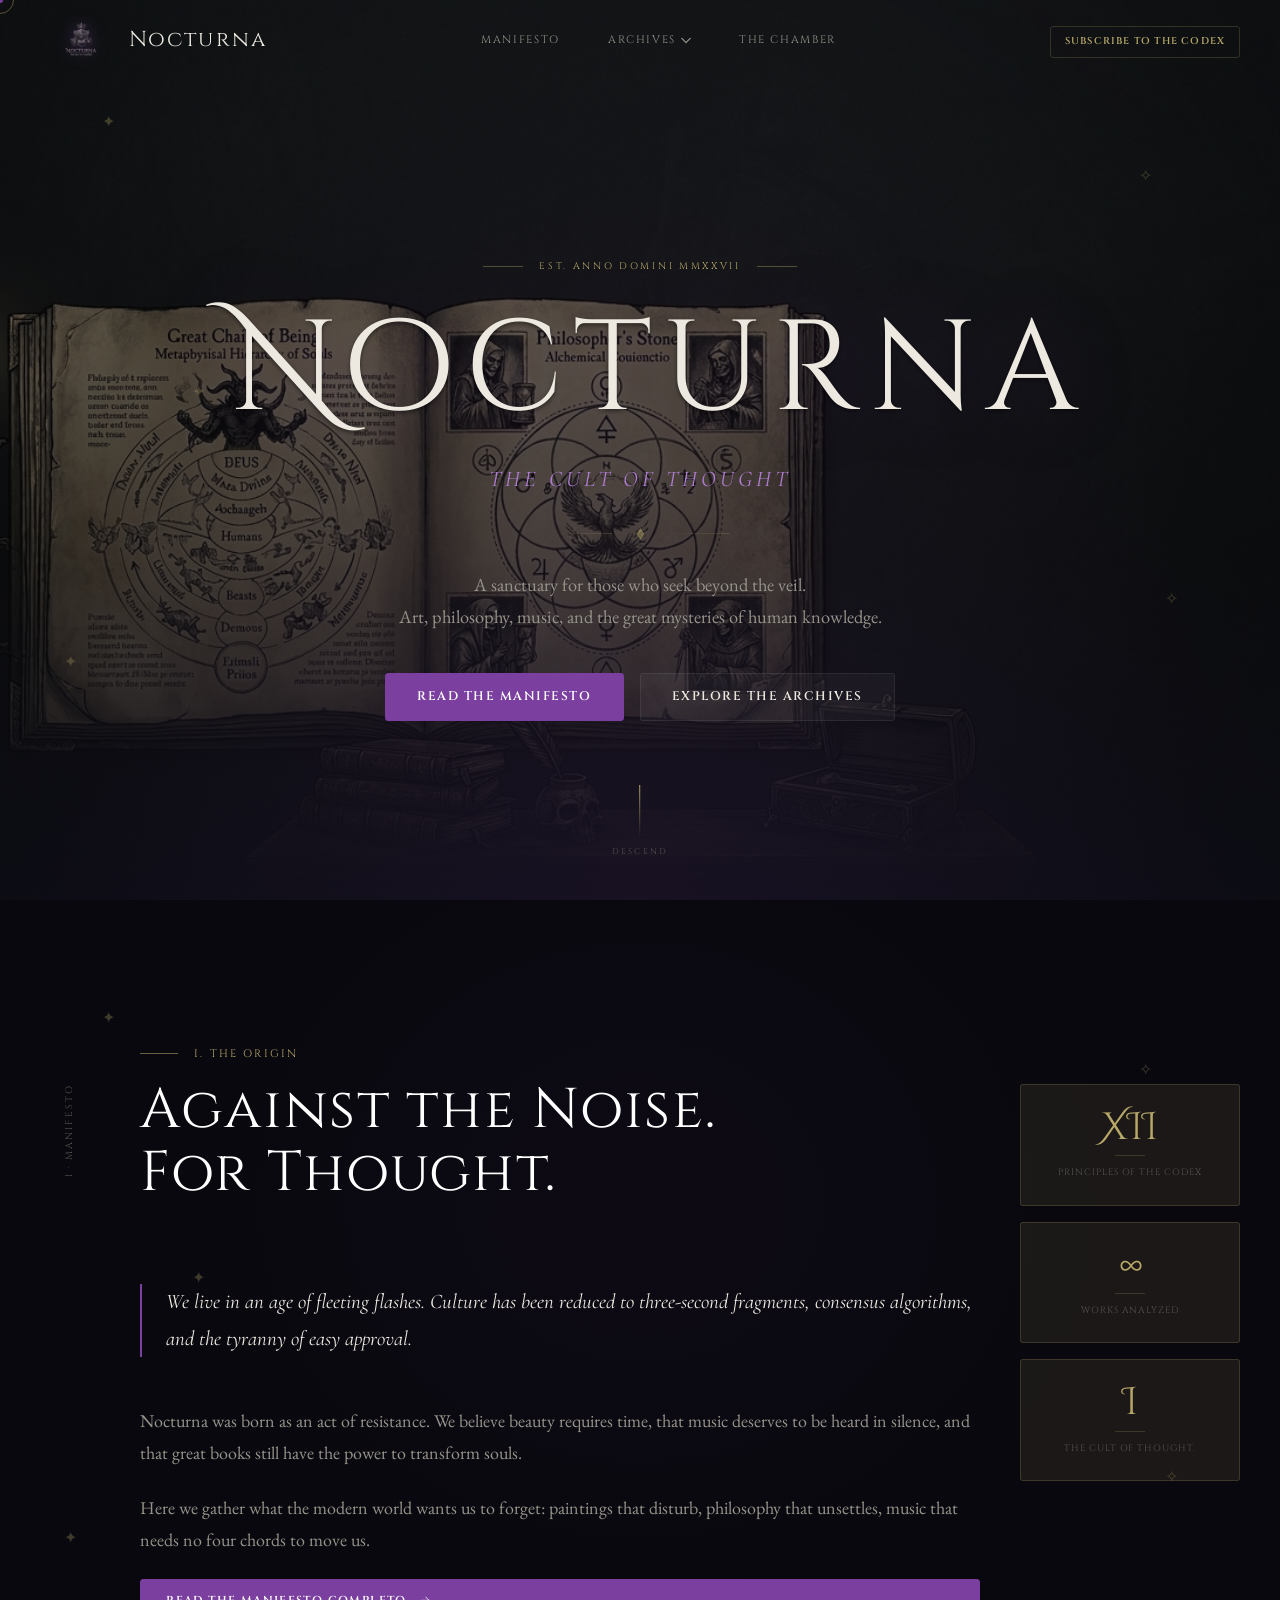
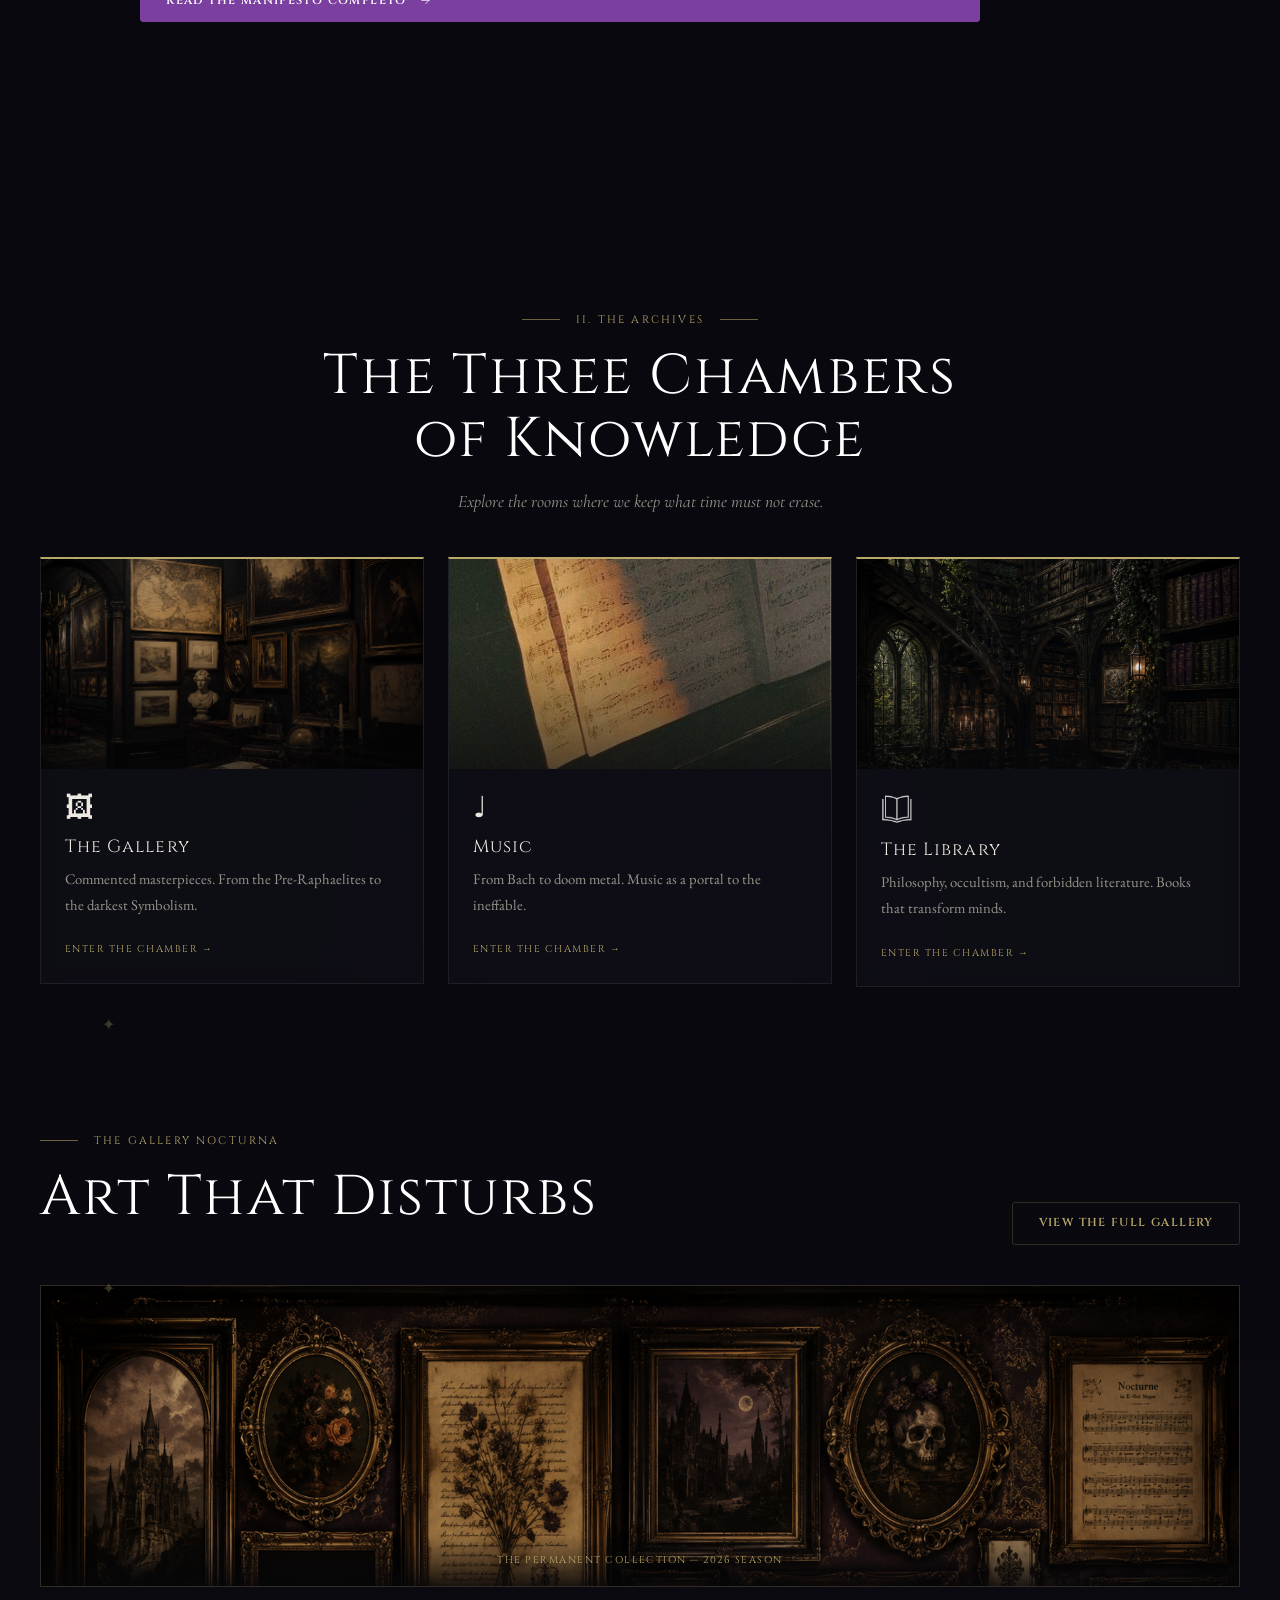
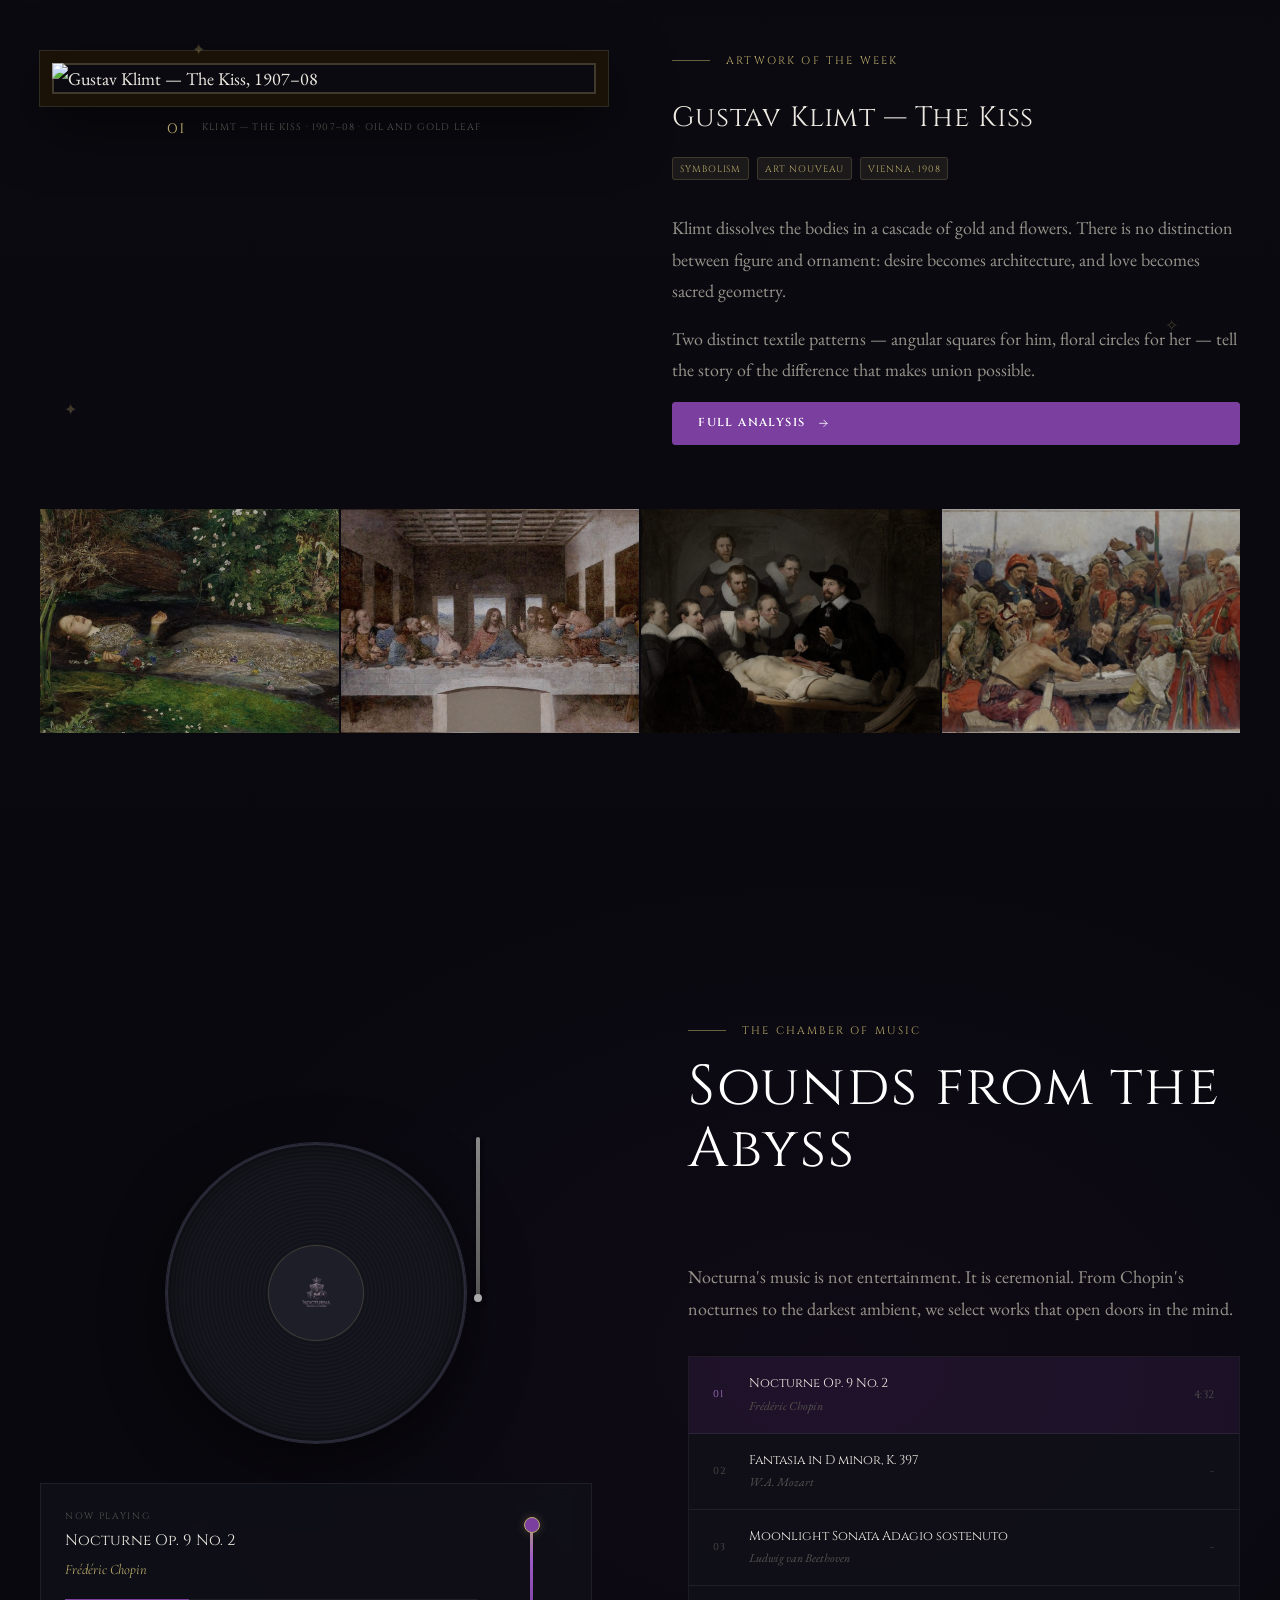
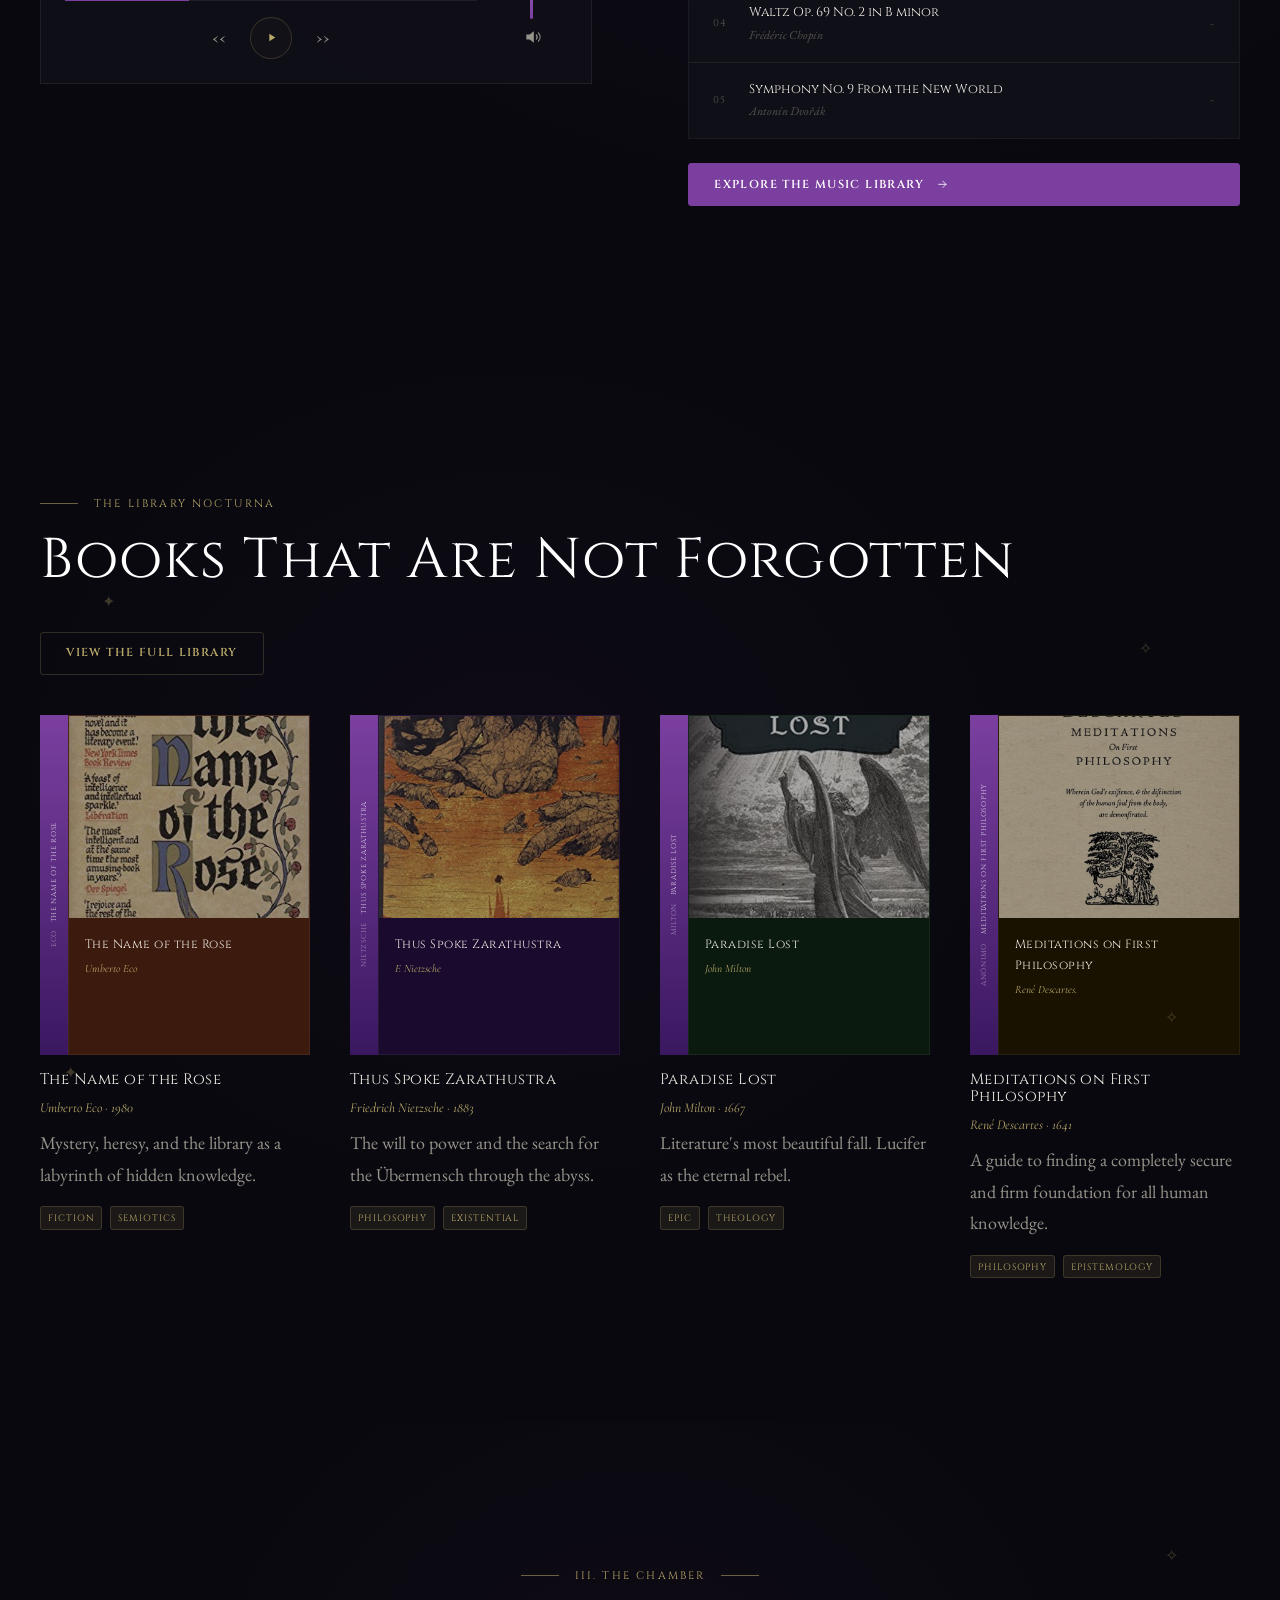
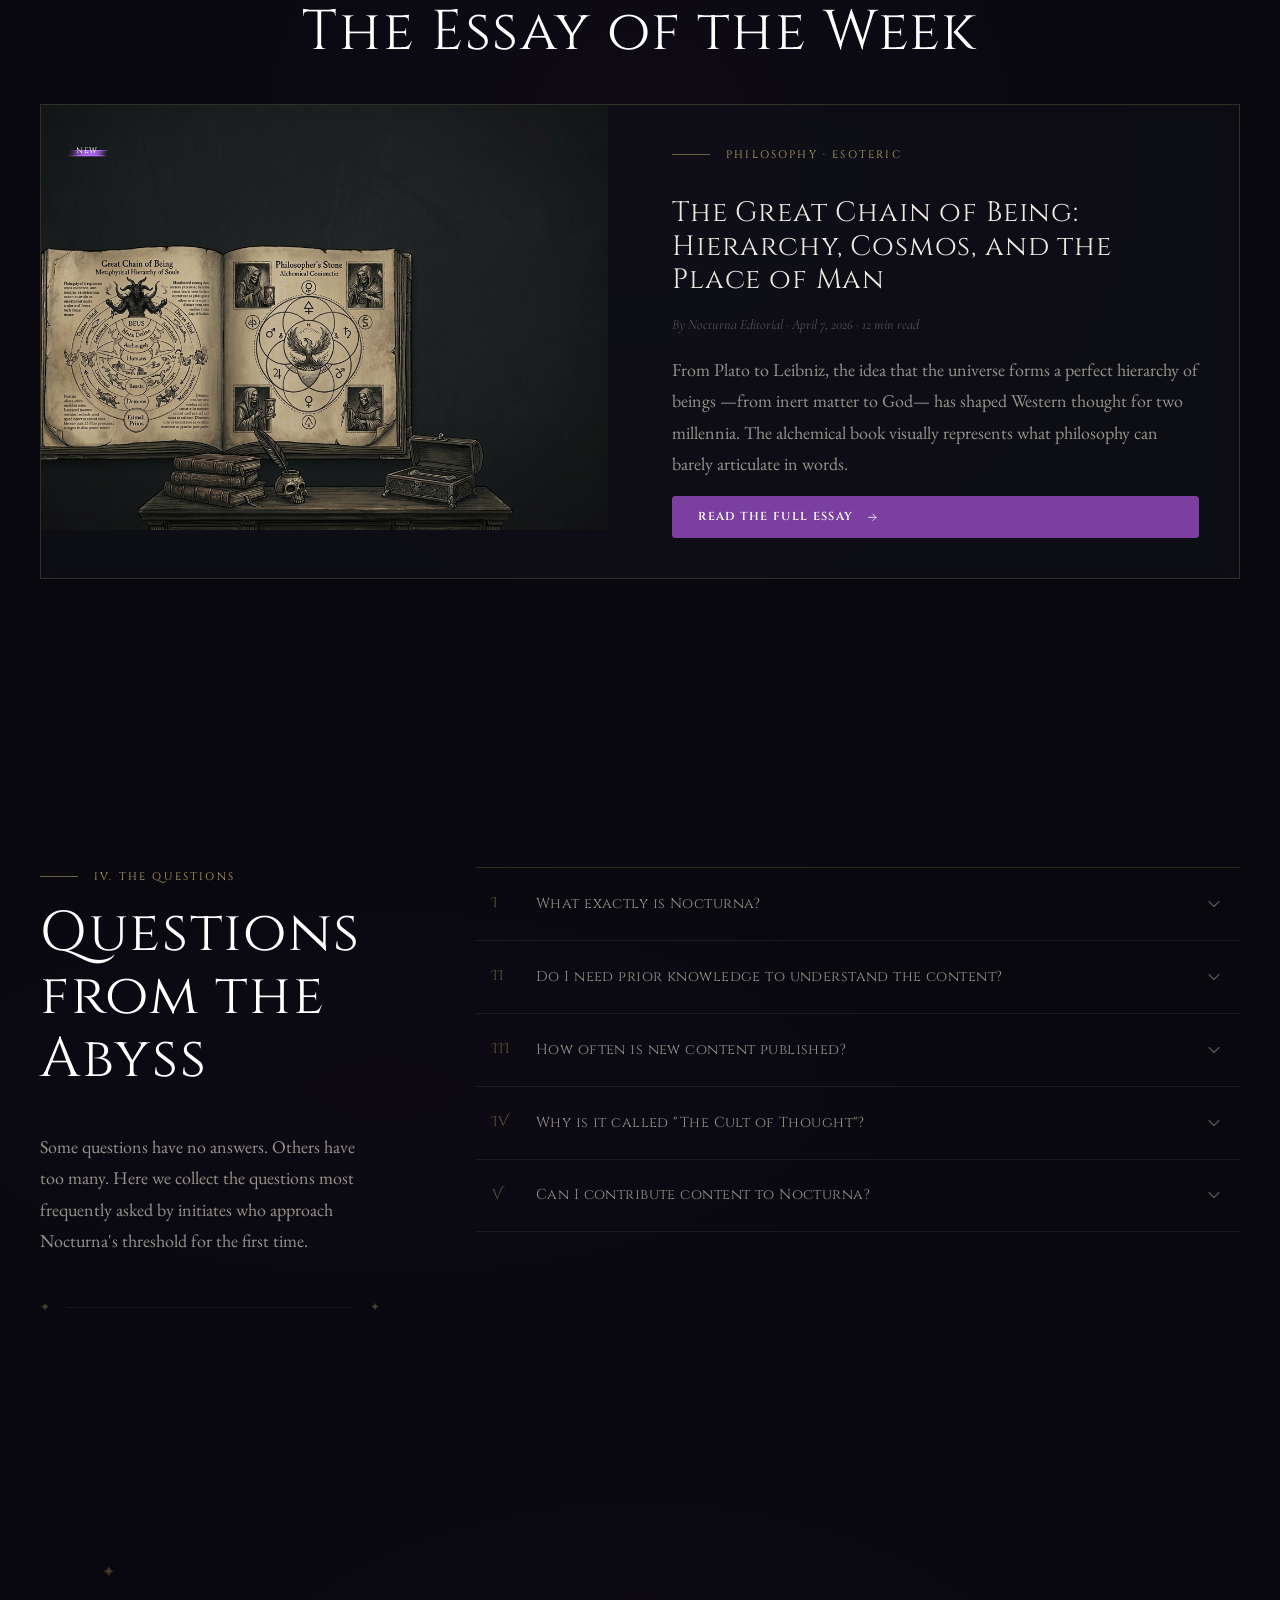
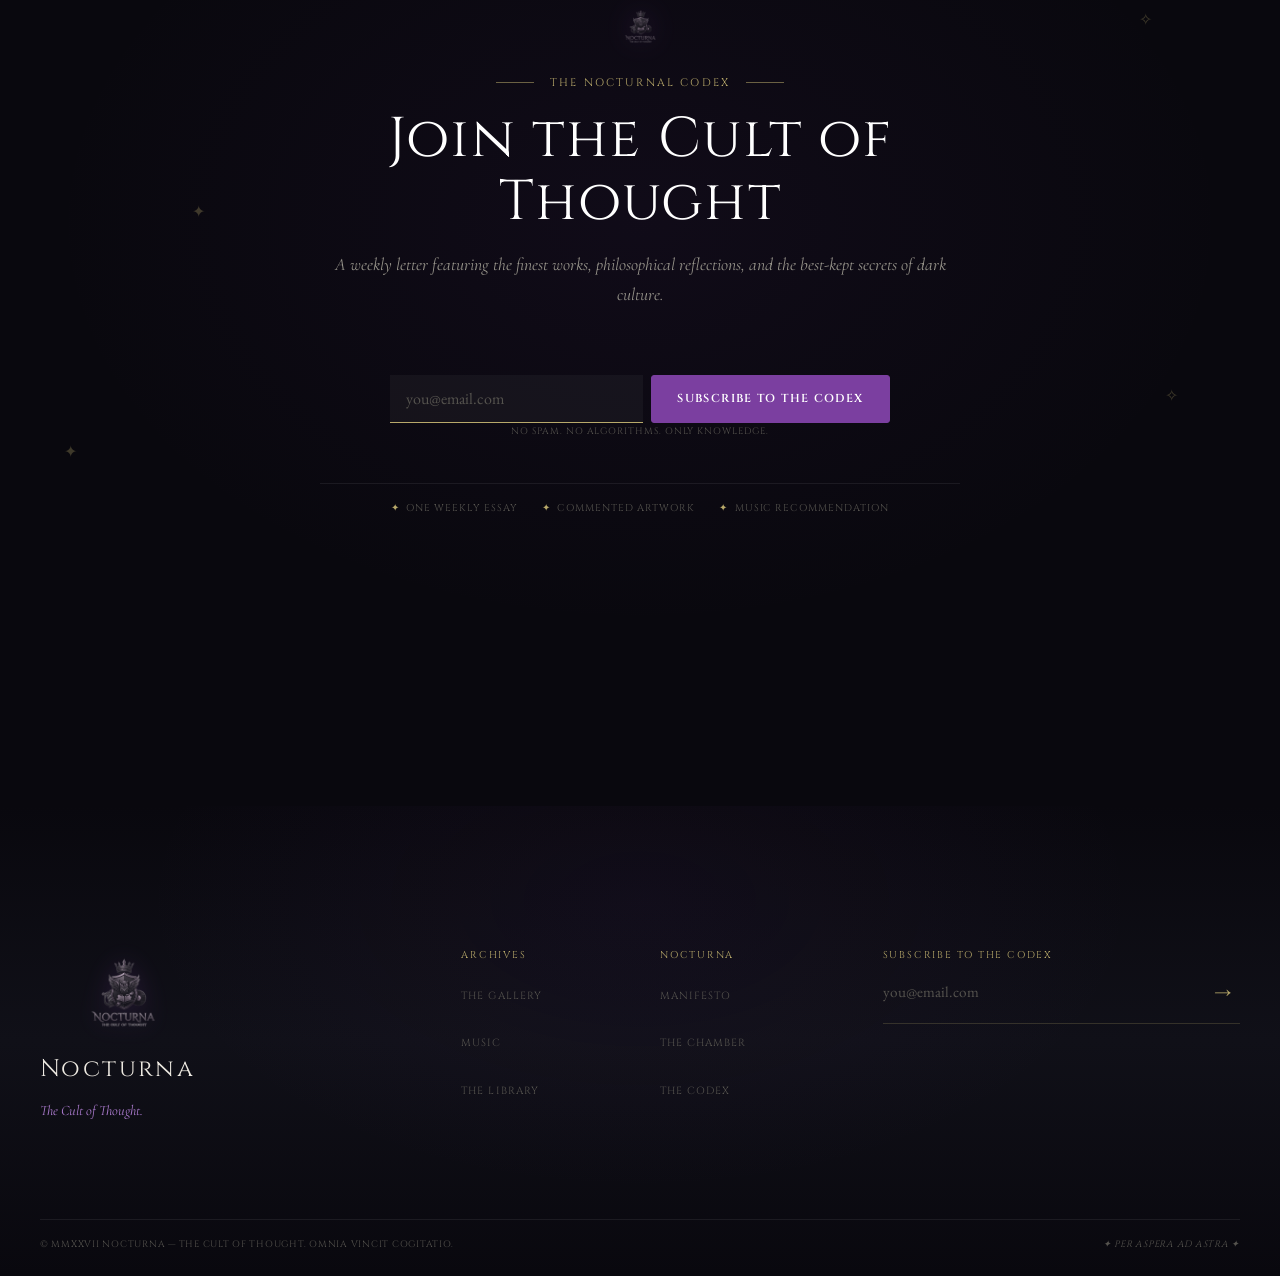
==== commit d8174150: "refactor structure" ====
--- a/index.html
+++ b/index.html
@@ -49,7 +49,7 @@
           <ul class="nav__list">
             <li class="nav__item">
               <a
-                href="#manifiesto"
+                href="#manifesto"
                 class="nav__link"
                 >Manifesto</a
               >
@@ -138,7 +138,7 @@
       <section
         class="hero"
         id="hero"
-        aria-label="Portada">
+        aria-label="Cover">
         <div
           class="hero__media"
           aria-hidden="true">
@@ -175,19 +175,19 @@
           </div>
           <p class="hero__desc">
             A sanctuary for those who seek beyond the veil.<br />
-            Arte, filosofía, música y los grandes misterios del conocimiento
-            humano.
+            Art, philosophy, music, and the great mysteries of human
+            knowledge.
           </p>
           <div class="hero__actions">
             <a
-              href="#manifiesto"
+              href="#manifesto"
               class="btn btn--primary btn--lg"
-              >Leer el Manifesto</a
+              >Read the Manifesto</a
             >
             <a
               href="#archivos"
               class="btn btn--outline-dim btn--lg"
-              >Explorar Archives</a
+              >Explore the Archives</a
             >
           </div>
         </div>
@@ -218,25 +218,25 @@
                 <h2>Against the Noise.<br />For Thought.</h2>
               </header>
               <blockquote class="pull-quote">
-                Vivimos en una era de destellos efímeros. La cultura ha sido
-                reducida a fragmentos de tres segundos, algoritmos de consenso y
-                la dictadura del agrado fácil.
+                We live in an age of fleeting flashes. Culture has been
+                reduced to three-second fragments, consensus algorithms, and
+                the tyranny of easy approval.
               </blockquote>
               <p class="body-text">
-                Nocturna nació como acto de resistencia. Creemos que la belleza
-                requiere tiempo, que la música merece ser escuchada en silencio
-                y que los grandes libros aún tienen el poder de transformar
-                almas.
+                Nocturna was born as an act of resistance. We believe beauty
+                requires time, that music deserves to be heard in silence,
+                and that great books still have the power to transform
+                souls.
               </p>
               <p class="body-text">
-                Aquí reunimos lo que el mundo moderno quiere hacer olvidar: la
-                pintura que perturba, la filosofía que incomoda, la música que
-                no necesita cuatro acordes para conmover.
+                Here we gather what the modern world wants us to forget:
+                paintings that disturb, philosophy that unsettles, music that
+                needs no four chords to move us.
               </p>
                 <a
                   href="manifiesto.html"
                   class="btn btn--primary btn--arrow">
-                  Leer el Manifesto Completo
+                  Read the Manifesto Completo
                   <svg
                     class="btn__arrow-svg"
                     viewBox="0 0 24 24"
@@ -384,7 +384,7 @@
                   <span class="particle p3">✦</span>
                   <span class="particle p4">✧</span>
                   <span class="particle p5">✦</span>
-                </div
+                </div>
       </section>
 
       <!-- ══ ARCHIVES — THREE CHAMBERS ══ -->
@@ -394,7 +394,7 @@
         <div class="section-bg section-bg--gradient" aria-hidden="true"></div>
         <div class="container">
           <header class="section-header section-header--center">
-            <p class="eyebrow">II. Los Archives</p>
+            <p class="eyebrow">II. The Archives</p>
             <h2>The Three Chambers<br />of Knowledge</h2>
             <p class="section-sub">
               Explore the rooms where we keep what time must not erase.
@@ -420,8 +420,8 @@
                     >
                     <h3>The Gallery</h3>
                     <p>
-                      Obras maestras comentadas. De los prerrafaelitas al
-                      simbolismo más oscuro.
+                      Commented masterpieces. From the Pre-Raphaelites to
+                      the darkest Symbolism.
                     </p>
                     <span class="chamber__cta">Enter the chamber →</span>
                   </div>
@@ -449,8 +449,8 @@
                     >
                     <h3>Music</h3>
                     <p>
-                      Desde Bach hasta el doom metal. La música como portal a lo
-                      inefable.
+                      From Bach to doom metal. Music as a portal to the
+                      ineffable.
                     </p>
                     <span class="chamber__cta">Enter the chamber →</span>
                   </div>
@@ -480,8 +480,8 @@
                     </span>
                     <h3>The Library</h3>
                     <p>
-                      Filosofía, ocultismo, literatura maldita. Los libros que
-                      transforman mentes.
+                      Philosophy, occultism, and forbidden literature. Books that
+                      transform minds.
                     </p>
                     <span class="chamber__cta">Enter the chamber →</span>
                   </div>
@@ -540,7 +540,7 @@
               <div class="featured-artwork__frame">
                 <img
                   src="assets/klimt.png"
-                  alt="Gustav Klimt — El Beso, 1907–08"
+                  alt="Gustav Klimt — The Kiss, 1907–08"
                   loading="lazy" />
               </div>
               <p class="featured-artwork__plaque">
@@ -549,22 +549,31 @@
             </div>
             <div class="featured-artwork__content">
               <p class="eyebrow">Artwork of the Week</p>
-              <h3>Gustav Klimt — El Beso</h3>
+              <h3>Gustav Klimt — The Kiss</h3>
               <div class="featured-artwork__tags">
-                <span class="tag">Simbolismo</span>
+                <span class="tag">Symbolism</span>
                 <span class="tag">Art Nouveau</span>
-                <span class="tag">Viena, 1908</span>
-              </div>
-              <p class="body-text">
-                Klimt disuelve los cuerpos en una cascada de oro y flores. No
-                hay distinción entre la figura y el ornamento: el deseo se
-                vuelve arquitectura, el amor se convierte en geometría sagrada.
-              </p>
-              <p class="body-text">
-                Dos patrones textiles distintos —cuadros angulares para él,
-                círculos florales para ella— narran la diferencia que hace
-                posible la unión.
-              </p>
+                <span class="tag">Vienna, 1908</span>
+              </div>
+              <div
+                  class="hero__particles"
+                  aria-hidden="true">
+                  <span class="particle p1">✦</span>
+                  <span class="particle p2">✧</span>
+                  <span class="particle p3">✦</span>
+                  <span class="particle p4">✧</span>
+                  <span class="particle p5">✦</span>
+                </div>
+                <p class="body-text">
+                  Klimt dissolves the bodies in a cascade of gold and flowers. There is
+                  no distinction between figure and ornament: desire becomes
+                  architecture, and love becomes sacred geometry.
+                </p>
+                <p class="body-text">
+                  Two distinct textile patterns — angular squares for him,
+                  floral circles for her — tell the story of the difference that makes
+                  union possible.
+                </p>
               <a
                 href="analisis/thekiss.html"
                 class="btn btn--primary btn--arrow">
@@ -702,7 +711,7 @@
                   <button
                     class="pw-btn pw-btn--play"
                     id="pw-play"
-                    aria-label="Reproducir">
+                    aria-label="Play">
                     <span class="pw-play-icon">
                       <svg width="12" height="12" viewBox="0 0 24 24" aria-hidden="true">
                         <path d="M8 5v14l11-7z" fill="currentColor"/></svg></span>
@@ -753,13 +762,13 @@
 
             <div class="musica__content-col">
               <header class="section-header">
-                <p class="eyebrow">The Chamber de la Música</p>
+                <p class="eyebrow">The Chamber of Music</p>
                 <h2>Sounds from the Abyss</h2>
               </header>
               <p class="body-text musica__intro">
-                La música de Nocturna no es entretenimiento. Es ceremonial.
-                Desde los nocturnos de Chopin hasta el ambient más oscuro,
-                seleccionamos obras que abren puertas en la mente.
+                Nocturna's music is not entertainment. It is ceremonial.
+                From Chopin's nocturnes to the darkest ambient,
+                we select works that open doors in the mind.
               </p>
               <ol
                 class="tracklist"
@@ -869,6 +878,15 @@
             <header class="section-header">
               <p class="eyebrow">The Library Nocturna</p>
               <h2>Books That Are Not Forgotten</h2>
+              <div
+                  class="hero__particles"
+                  aria-hidden="true">
+                  <span class="particle p1">✦</span>
+                  <span class="particle p2">✧</span>
+                  <span class="particle p3">✦</span>
+                  <span class="particle p4">✧</span>
+                  <span class="particle p5">✦</span>
+                </div>
             </header>
             <a
               href="library/library.html"
@@ -902,8 +920,8 @@
                 <h3>The Name of the Rose</h3>
                 <p class="book__author">Umberto Eco · 1980</p>
                 <p class="body-text">
-                  Misterio, herejía y la biblioteca como laberinto del saber
-                  oculto.
+                  Mystery, heresy, and the library as a labyrinth of hidden
+                  knowledge.
                 </p>
                 <div class="book__tags">
                   <span class="tag">Fiction</span
@@ -914,36 +932,37 @@
                 <section>
                   <h3>Context</h3>
                   <p>
-                    Publicada en 1980, la novela de Umberto Eco combina la tradición
-                    de la novela histórica con el misterio y la reflexión filosófica.
-                    La historia se sitúa en una abadía benedictina del siglo XIV,
-                    en un contexto marcado por las disputas religiosas y políticas
-                    de la Edad Media.
+                    Published in 1980, Umberto Eco's novel combines the tradition
+                    of the historical novel with mystery and philosophical reflection.
+                    The story takes place in a fourteenth-century Benedictine abbey,
+                    in a context marked by the religious and political disputes
+                    of the Middle Ages.
                   </p>
                 </section>
                 <section>
                   <h3>Plot</h3>
                   <p>
-                    Guillermo de Baskerville y su joven discípulo Adso de Melk llegan
-                    a una abadía donde comienzan a producirse una serie de muertes
-                    misteriosas. Mientras Guillermo intenta descubrir al responsable,
-                    ambos se enfrentan a los secretos de la biblioteca y a los
-                    conflictos internos de la comunidad religiosa.
+                    William of Baskerville and his young disciple Adso of Melk arrive
+                    at an abbey where a series of mysterious deaths begins to unfold.
+                    While William attempts to discover who is responsible, the two
+                    confront the secrets of the library and the internal conflicts
+                    of the religious community.
                   </p>
+
                 </section>
                 <section>
                   <h3>Themes</h3>
                   <p>
-                    Fe y razón · conocimiento y poder · herejía · interpretación ·
-                    censura · misterio
+                    Faith and reason · knowledge and power · heresy · interpretation ·
+                    censorship · mystery
                   </p>
                 </section>
                 <section>
                   <h3>Analysis</h3>
                   <p>
-                    La biblioteca funciona como uno de los grandes símbolos de la
-                    novela: representa un conocimiento que puede liberar, pero también
-                    un poder que puede ser controlado.
+                    The library functions as one of the novel's great symbols:
+                    it represents a form of knowledge that can liberate, but also
+                    a power that can be controlled.
                   </p>
                 </section>
               </template>
@@ -973,11 +992,11 @@
                 <h3>Thus Spoke Zarathustra</h3>
                 <p class="book__author">Friedrich Nietzsche · 1883</p>
                 <p class="body-text">
-                  La voluntad de poder y la búsqueda del superhombre a través
-                  del abismo.
+                  The will to power and the search for the Übermensch through
+                  the abyss.
                 </p>
                 <div class="book__tags">
-                  <span class="tag">Filosofía</span
+                  <span class="tag">Philosophy</span
                   ><span class="tag">Existential</span>
                 </div>
               </div>
@@ -985,38 +1004,38 @@
                 <section>
                   <h3>Context</h3>
                   <p>
-                    Publicada entre 1883 y 1885, Thus Spoke Zarathustra es una de las
-                    obras centrales de Friedrich Nietzsche. El libro adopta la forma
-                    de una narración filosófica en la que Zaratustra, después de años
-                    de aislamiento, regresa entre los hombres para anunciar una nueva
-                    manera de comprender la existencia.
+                    Published between 1883 and 1885, Thus Spoke Zarathustra is one of
+                    Friedrich Nietzsche's central works. The book takes the form
+                    of a philosophical narrative in which Zarathustra, after years
+                    of isolation, returns among men to announce a new
+                    way of understanding existence.
                   </p>
                 </section>
                 <section>
                   <h3>Plot</h3>
                   <p>
-                    Zaratustra abandona su soledad y comienza a recorrer el mundo
-                    transmitiendo sus enseñanzas. A través de discursos, encuentros
-                    y parábolas, desarrolla ideas como el superhombre, la voluntad
-                    de poder y el eterno retorno, mientras se enfrenta a la dificultad
-                    de comunicar un pensamiento que exige transformar radicalmente
-                    la manera de vivir.
+                    Zarathustra leaves his solitude and begins to travel through the world,
+                    sharing his teachings. Through speeches, encounters, and parables,
+                    he develops ideas such as the Übermensch, the will to power,
+                    and the eternal recurrence, while confronting the difficulty
+                    of communicating a form of thought that demands a radical transformation
+                    in the way one lives.
                   </p>
                 </section>
                 <section>
                   <h3>Themes</h3>
                   <p>
-                    Superhombre · voluntad de poder · eterno retorno · nihilismo ·
-                    transformación · creación de valores
+                    Übermensch · will to power · eternal recurrence · nihilism ·
+                    transformation · creation of values
                   </p>
                 </section>
                 <section>
                   <h3>Analysis</h3>
                   <p>
-                    La obra utiliza deliberadamente un lenguaje poético y simbólico
-                    para expresar ideas filosóficas. Zaratustra no pretende ofrecer
-                    simplemente un nuevo sistema de creencias, sino provocar una
-                    transformación del individuo y cuestionar los valores heredados.
+                    The work deliberately uses poetic and symbolic language
+                    to express philosophical ideas. Zarathustra does not simply seek
+                    to offer a new system of beliefs, but to provoke a transformation
+                    of the individual and question inherited values.
                   </p>
                 </section>
               </template>
@@ -1046,8 +1065,8 @@
                 <h3>Paradise Lost</h3>
                 <p class="book__author">John Milton · 1667</p>
                 <p class="body-text">
-                  La caída más bella de la literatura. Lucifer como el rebelde
-                  eterno.
+                  Literature's most beautiful fall. Lucifer as the eternal
+                  rebel.
                 </p>
                 <div class="book__tags">
                   <span class="tag">Epic</span
@@ -1058,37 +1077,36 @@
                 <section>
                   <h3>Context</h3>
                   <p>
-                    Publicado originalmente en 1667, Paradise Lost es el gran poema
-                    épico de John Milton. La obra recrea la caída de Adán y Eva y la
-                    rebelión de Lucifer desde una perspectiva profundamente marcada
-                    por la tradición cristiana y la cultura clásica.
+                    Originally published in 1667, Paradise Lost is John Milton's great
+                    epic poem. The work recreates the fall of Adam and Eve and Lucifer's
+                    rebellion from a perspective deeply shaped by Christian tradition
+                    and classical culture.
                   </p>
                 </section>
                 <section>
                   <h3>Plot</h3>
                   <p>
-                    El poema narra la rebelión de Satanás contra Dios, su caída y su
-                    posterior intento de vengarse corrompiendo a la humanidad. La
-                    historia conduce hasta el momento en que Adán y Eva son tentados
-                    y expulsados del Paraíso.
+                    The poem narrates Satan's rebellion against God, his fall, and his
+                    subsequent attempt to take revenge by corrupting humanity. The
+                    story leads to the moment when Adam and Eve are tempted
+                    and expelled from Paradise.
                   </p>
                 </section>
                 <section>
                   <h3>Themes</h3>
                   <p>
-                    Rebelión · libertad · obediencia · caída · tentación · culpa ·
-                    destino · naturaleza del mal
+                    Rebellion · freedom · obedience · fall · temptation · guilt ·
+                    destiny · the nature of evil
                   </p>
                 </section>
                 <section>
                   <h3>Analysis</h3>
                   <p>
-                    Milton convierte a Satanás en una figura de enorme fuerza
-                    retórica, capaz de resultar simultáneamente fascinante y
-                    condenable. La grandeza del poema reside en esa tensión: la
-                    rebelión puede parecer heroica en el discurso, mientras sus
-                    consecuencias revelan el precio de convertir el orgullo en
-                    principio absoluto
+                    Milton turns Satan into a figure of enormous rhetorical power,
+                    capable of being simultaneously fascinating and condemnable.
+                    The greatness of the poem lies in that tension: rebellion may
+                    appear heroic in its rhetoric, while its consequences reveal
+                    the price of turning pride into an absolute principle.
                   </p>
                 </section>
               </template>
@@ -1108,7 +1126,7 @@
                     alt=""
                     class="book__cover-img"/>
                   <div class="book__cover-text">
-                    <p>Meditations on First Philosophys</p>
+                    <p>Meditations on First Philosophy</p>
                     <p>René Descartes.</p>
                   </div>
                 </div>
@@ -1116,52 +1134,52 @@
               </div>
               <div class="book__meta">
                 <h3>Meditations on First Philosophy</h3>
-                <p class="book__author">René Descartes. 1641.</p>
+                <p class="book__author">René Descartes · 1641</p>
                 <p class="body-text">
                   A guide to finding a completely secure and firm foundation for all human knowledge.
                 </p>
                 <div class="book__tags">
-                  <span class="tag">Filosofía</span
-                  ><span class="tag">Epistemology.</span>
+                  <span class="tag">Philosophy</span
+                  ><span class="tag">Epistemology</span>
                 </div>
               </div>
               <template class="book-modal-template">
                 <section>
                   <h3>Context</h3>
                   <p>
-                    Publicadas originalmente en 1641, las Meditaciones Metafísicas
-                    de René Descartes buscan encontrar un fundamento absolutamente
-                    seguro para el conocimiento. Descartes comienza poniendo en duda
-                    todo aquello que pueda ser cuestionado, incluso la información
-                    proporcionada por los sentidos.
+                    Originally published in 1641, René Descartes' Meditations on First
+                    Philosophy seeks to establish an absolutely certain foundation
+                    for knowledge. Descartes begins by questioning everything that
+                    can possibly be doubted, including the information provided
+                    by the senses.
                   </p>
                 </section>
                 <section>
                   <h3>Plot</h3>
                   <p>
-                    A través de una serie de meditaciones, Descartes lleva la duda
-                    hasta sus últimas consecuencias y descubre una primera certeza:
-                    mientras piensa, no puede dudar de que existe. A partir del
-                    cogito, desarrolla su investigación sobre la existencia de Dios,
-                    la distinción entre mente y cuerpo y la posibilidad de alcanzar
-                    conocimientos verdaderos.
+                    Through a series of meditations, Descartes takes doubt to its
+                    ultimate consequences and discovers a first certainty: while
+                    he is thinking, he cannot doubt that he exists. From the
+                    cogito, he develops his investigation into the existence of God,
+                    the distinction between mind and body, and the possibility
+                    of attaining true knowledge.
                   </p>
                 </section>
                 <section>
                   <h3>Themes</h3>
                   <p>
-                    Duda metódica · cogito · existencia de Dios · razón · mente y cuerpo ·
-                    certeza · conocimiento
+                    Methodical doubt · cogito · existence of God · reason · mind and body ·
+                    certainty · knowledge
                   </p>
                 </section>
                 <section>
                   <h3>Analysis</h3>
                   <p>
-                    La obra representa uno de los momentos fundamentales de la filosofía
-                    moderna. Descartes utiliza la duda no como una conclusión escéptica,
-                    sino como un instrumento para encontrar una certeza que pueda servir
-                    de fundamento al conocimiento. El cogito se convierte así en el punto
-                    de partida de una filosofía centrada en la razón y en el sujeto.
+                    The work represents one of the foundational moments of modern
+                    philosophy. Descartes uses doubt not as a skeptical conclusion,
+                    but as an instrument for finding a certainty that can serve
+                    as a foundation for knowledge. The cogito thus becomes the
+                    starting point of a philosophy centered on reason and the subject.
                   </p>
                 </section>
               </template>
@@ -1240,8 +1258,8 @@
             <div class="camara__essay-body">
               <p class="eyebrow">Philosophy · Esoteric</p>
               <h3>
-                The Great Chain of Being:<br />Jerarquía, Cosmos y el Lugar del
-                Hombre
+                The Great Chain of Being:<br />Hierarchy, Cosmos, and the Place of
+                Man
               </h3>
               <p class="camara__essay-meta">
                 <span>By Nocturna Editorial</span
@@ -1251,11 +1269,11 @@
                 <span>12 min read</span>
               </p>
               <p class="body-text">
-                Desde Platón hasta Leibniz, la idea de que el universo forma una
-                escalera perfecta de seres —desde la materia inerte hasta Dios—
-                ha moldeado el pensamiento occidental durante dos milenios. El
-                libro de alquimia representa visualmente lo que la filosofía
-                apenas puede articular con palabras.
+                From Plato to Leibniz, the idea that the universe forms a
+                perfect hierarchy of beings —from inert matter to God—
+                has shaped Western thought for two millennia. The
+                alchemical book visually represents what philosophy
+                can barely articulate in words.
               </p>
               <a
                 href="essay/essay.html"
@@ -1292,9 +1310,9 @@
                 <h2>Questions<br />from the Abyss</h2>
               </header>
               <p class="body-text faq__intro-text">
-                Algunas preguntas no tienen respuesta. Otras tienen demasiadas.
-                Aquí recogemos las dudas más frecuentes de los iniciados que se
-                asoman por primera vez al umbral de Nocturna.
+                Some questions have no answers. Others have too many.
+                Here we collect the questions most frequently asked by initiates
+                who approach Nocturna's threshold for the first time.
               </p>
               <div
                 class="faq__ornament"
@@ -1344,15 +1362,15 @@
                   hidden>
                   <div class="accordion-item__content">
                     <p>
-                      Nocturna es un proyecto cultural independiente. No somos
-                      una revista, no somos un podcast, no somos una red social.
-                      Somos un santuario.
+                      Nocturna is an independent cultural project. We are not
+                      a magazine, not a podcast, and not a social network.
+                      We are a sanctuary.
                     </p>
                     <p>
-                      Reunimos arte, filosofía, música y literatura bajo la
-                      premisa de que el pensamiento profundo es un acto de
-                      resistencia en el siglo XXI. Si el mundo avanza a base de
-                      destellos, nosotros preferimos la llama lenta de la vela.
+                      We bring together art, philosophy, music, and literature under the
+                      premise that deep thought is an act of resistance in the
+                      twenty-first century. If the world moves by flashes,
+                      we prefer the slow flame of the candle.
                     </p>
                   </div>
                 </div>
@@ -1368,8 +1386,8 @@
                   id="faq-btn-2">
                   <span class="accordion-item__num">II</span>
                   <span class="accordion-item__question"
-                    >¿Necesito conocimientos previos para entender el
-                    contenido?</span
+                    >Do I need prior knowledge to understand the
+                    content?</span
                   >
                   <span
                     class="accordion-item__icon"
@@ -1394,14 +1412,14 @@
                   hidden>
                   <div class="accordion-item__content">
                     <p>
-                      No. La única condición para entrar a Nocturna es la
-                      curiosidad genuina.
+                      No. The only condition for entering Nocturna is
+                      genuine curiosity.
                     </p>
                     <p>
-                      Escribimos para quien lleva años estudiando filosofía y
-                      para quien acaba de descubrir que Klimt era algo más que
-                      un fondo de pantalla dorado. Los iniciados y los neófitos
-                      son igualmente bienvenidos en este umbral.
+                      We write for those who have studied philosophy for years and
+                      for those who have just discovered that Klimt was more than
+                      a golden wallpaper. Initiates and newcomers are equally
+                      welcome at this threshold.
                     </p>
                     <blockquote class="faq__quote">
                       "There is no ignorance, only different degrees of wonder."
@@ -1445,21 +1463,21 @@
                   hidden>
                   <div class="accordion-item__content">
                     <p>
-                      The Nocturnal Codex llega cada semana a tu correo, sin
-                      falta. Dentro encontrarás un ensayo largo, una obra de
-                      arte comentada, una recomendación musical y, cuando el
-                      momento lo merece, un texto más oscuro de lo habitual.
+                      The Nocturnal Codex arrives in your inbox every week, without
+                      fail. Inside you will find a long-form essay, a commented
+                      artwork, a musical recommendation, and, when the moment
+                      calls for it, something darker than usual.
                     </p>
                     <p>
-                      En los Archives (Galería, Música, Biblioteca) el contenido
-                      se actualiza de forma irregular, cuando algo digno de
-                      atención aparece en el horizonte.
+                      In the Archives (Gallery, Music, Library), content is updated
+                      irregularly, whenever something worthy of attention
+                      appears on the horizon.
                     </p>
                     <ul class="faq__list">
                       <li><span>✦</span> Weekly Codex — every Monday</li>
                       <li>
-                        <span>✦</span> Artwork of the Week — análisis profundo
-                        cada martes
+                        <span>✦</span> Artwork of the Week — deep analysis
+                        every Tuesday
                       </li>
                       <li>
                         <span>✦</span> Ensayo del mes — el último domingo de
@@ -1505,17 +1523,17 @@
                   hidden>
                   <div class="accordion-item__content">
                     <p>
-                      La palabra <em>culto</em> tiene mala prensa, y eso nos
-                      parece perfecto. Originalmente significaba simplemente
-                      <em>care</em> y <em>reverence</em>: cultivar algo con
-                      devoción.
+                      The word <em>cult</em> has a bad reputation, and we think
+                      that is perfect. Originally, it simply meant
+                      <em>care</em> and <em>reverence</em>: to cultivate
+                      something with devotion.
                     </p>
                     <p>
-                      Creemos que el pensamiento merece ese tipo de atención. No
-                      el pensamiento rápido, utilitario, algorítmico. El
-                      pensamiento que se sienta ante una pintura durante dos
-                      horas, que relee el mismo párrafo cinco veces hasta que
-                      algo se abre.
+                      We believe thought deserves that kind of attention. Not
+                      fast, utilitarian, algorithmic thought. The kind of
+                      thought that sits before a painting for two hours, that
+                      rereads the same paragraph five times until something
+                      opens.
                     </p>
                     <p>That is what we cultivate. That is the cult.</p>
                   </div>
@@ -1557,16 +1575,16 @@
                   hidden>
                   <div class="accordion-item__content">
                     <p>
-                      The Chamber está abierta a voces externas, pero la selección
-                      es estricta. No buscamos volumen. Buscamos precisión,
-                      profundidad y ese raro instinto de saber cuándo una obra
-                      merece ser contemplada en silencio.
+                      The Chamber is open to outside voices, but selection
+                      is strict. We do not seek volume. We seek precision,
+                      depth, and that rare instinct for knowing when a work
+                      deserves to be contemplated in silence.
                     </p>
                     <p>
-                      Si tienes algo que decir sobre arte, filosofía, música o
-                      literatura que no cabe en ningún otro sitio, escríbenos.
-                      El umbral está abierto para quienes llegan con las manos
-                      limpias y la mente hambrienta.
+                      If you have something to say about art, philosophy, music, or
+                      literature that belongs nowhere else, write to us.
+                      The threshold is open to those who arrive with clean
+                      hands and hungry minds.
                     </p>
                     <a
                       href="#newsletter"
@@ -1599,8 +1617,8 @@
               <p class="eyebrow">The Nocturnal Codex</p>
               <h2>Join the Cult of Thought</h2>
               <p class="section-sub">
-                Una carta semanal con las mejores obras, reflexiones filosóficas
-                y los secretos mejor guardados de la cultura oscura.
+                A weekly letter featuring the finest works, philosophical reflections,
+                and the best-kept secrets of dark culture.
               </p>
             </header>
             <form
@@ -1650,7 +1668,7 @@
                   <span class="particle p3">✦</span>
                   <span class="particle p4">✧</span>
                   <span class="particle p5">✦</span>
-                </div
+                </div>
       </section>
     </main>
 
@@ -1662,7 +1680,7 @@
           <div class="footer__brand">
             <a
               href="#hero"
-              aria-label="Nocturna — volver al inicio">
+              aria-label="Nocturna — back to home">
               <img
                 src="assets/finalogo.png"
                 alt="Nocturna — The Cult of Thought"
@@ -1685,9 +1703,9 @@
             <div class="footer__nav-col">
               <h3>Nocturna</h3>
               <ul>
-                <li><a href="#manifiesto">Manifesto</a></li>
+                <li><a href="#manifesto">Manifesto</a></li>
                 <li><a href="#camara">The Chamber</a></li>
-                <li><a href="#newsletter">El Códice</a></li>
+                <li><a href="#newsletter">The Codex</a></li>
               </ul>
             </div>
           </nav>
@@ -1709,7 +1727,7 @@
                   required />
                 <button
                   type="submit"
-                  aria-label="Suscribirse">
+                  aria-label="Subscribe">
                   →
                 </button>
               </div>
